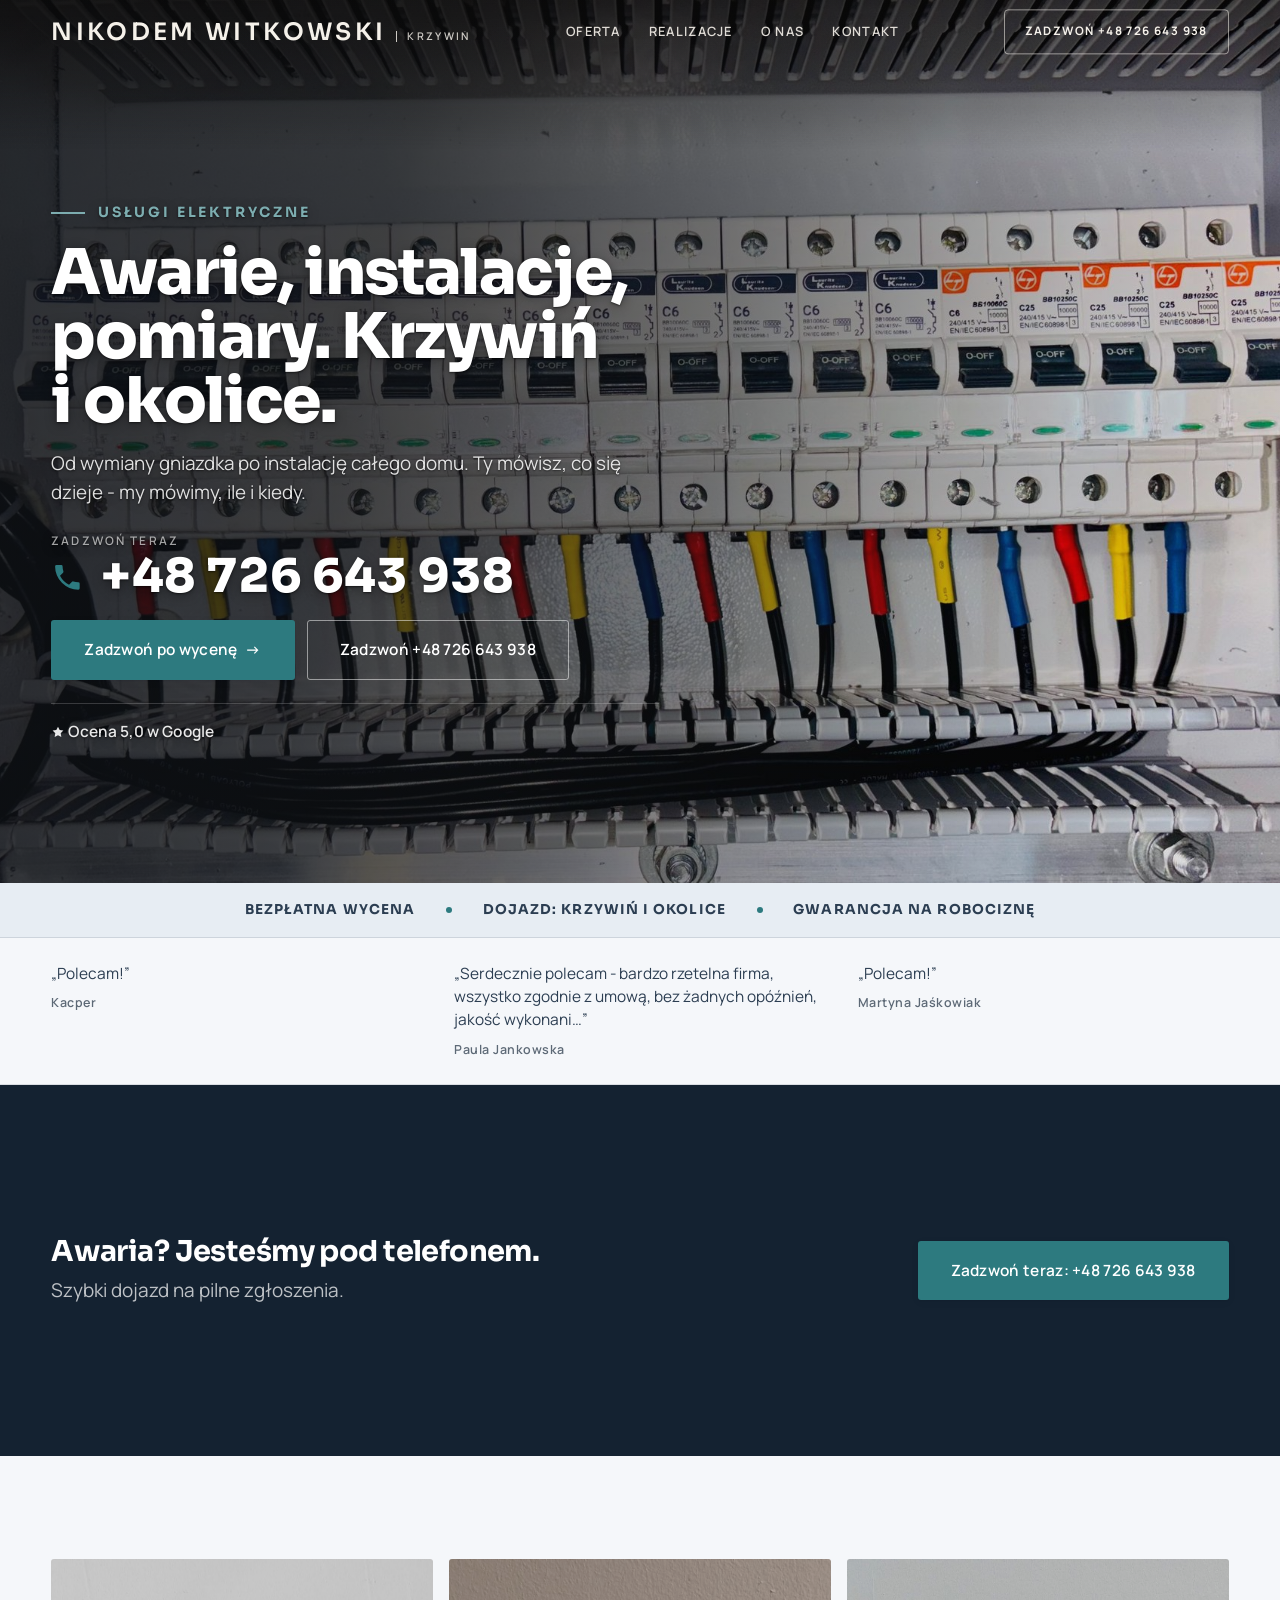
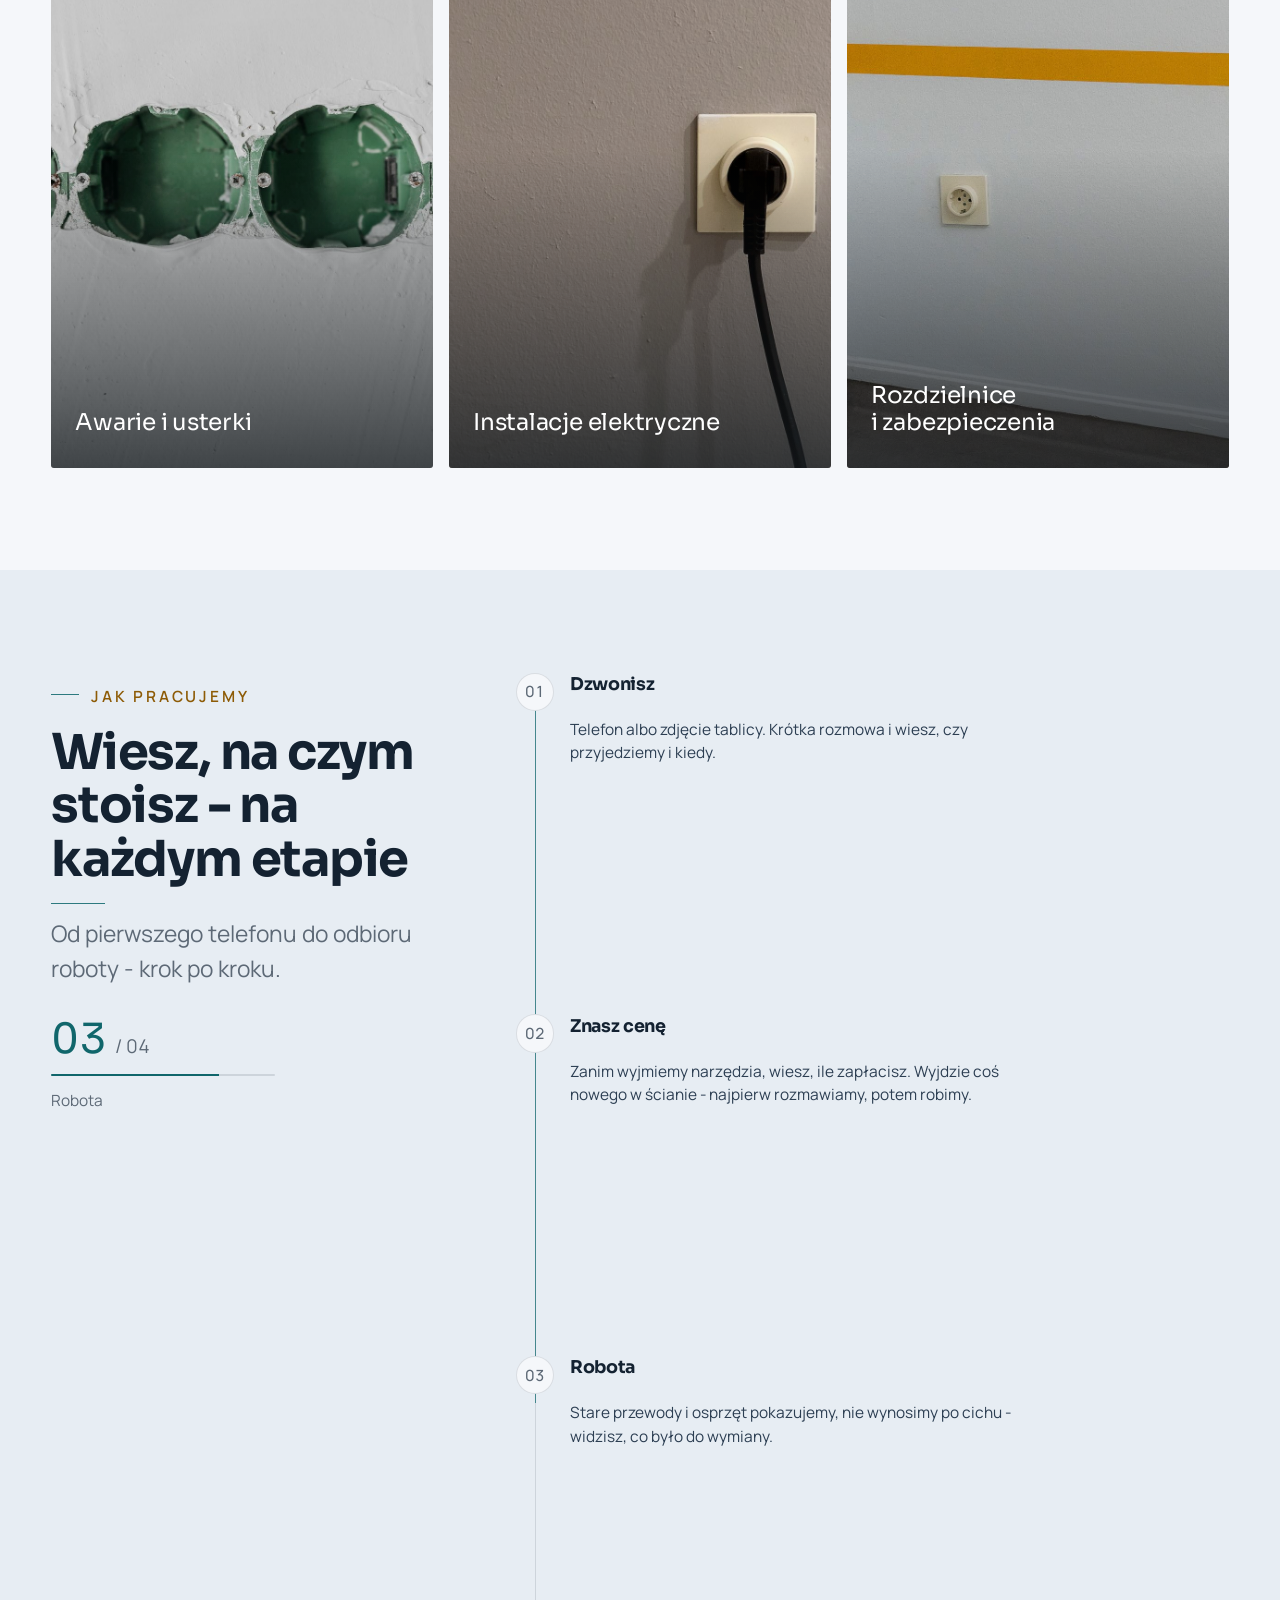
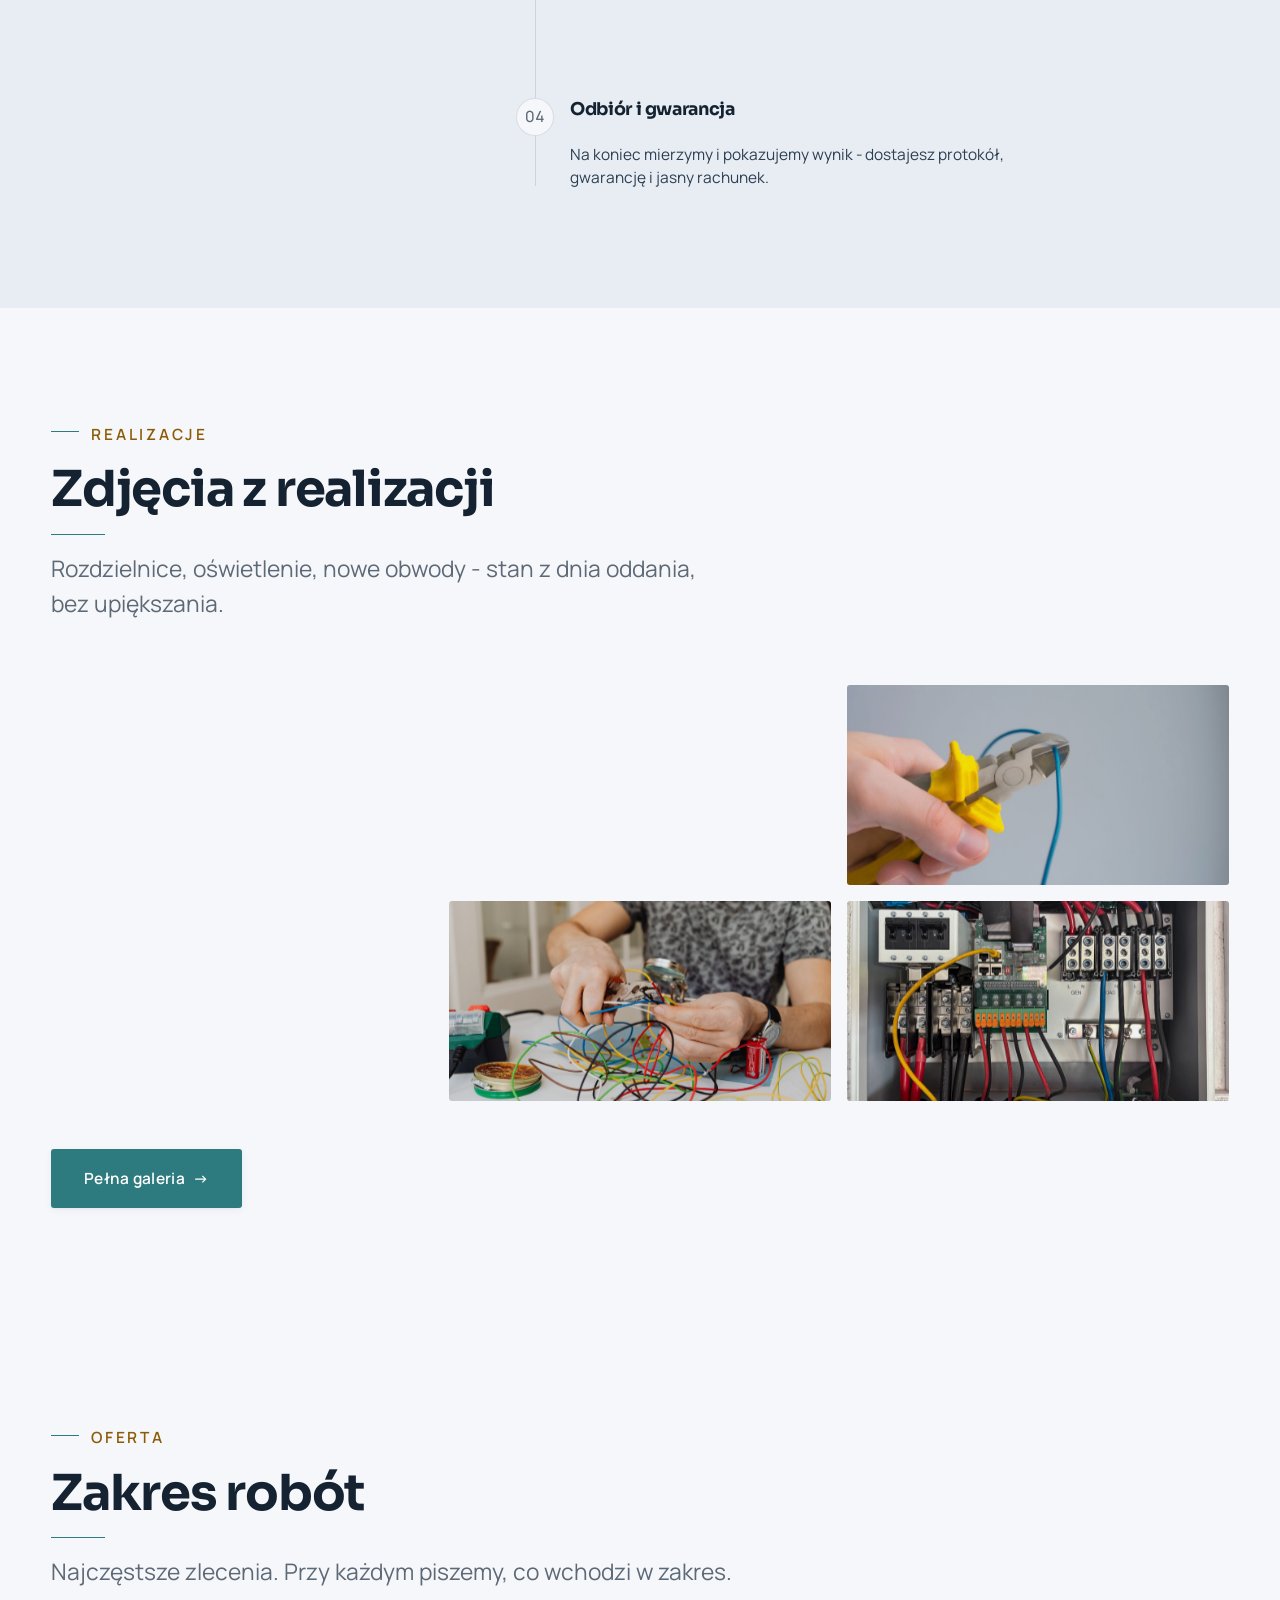
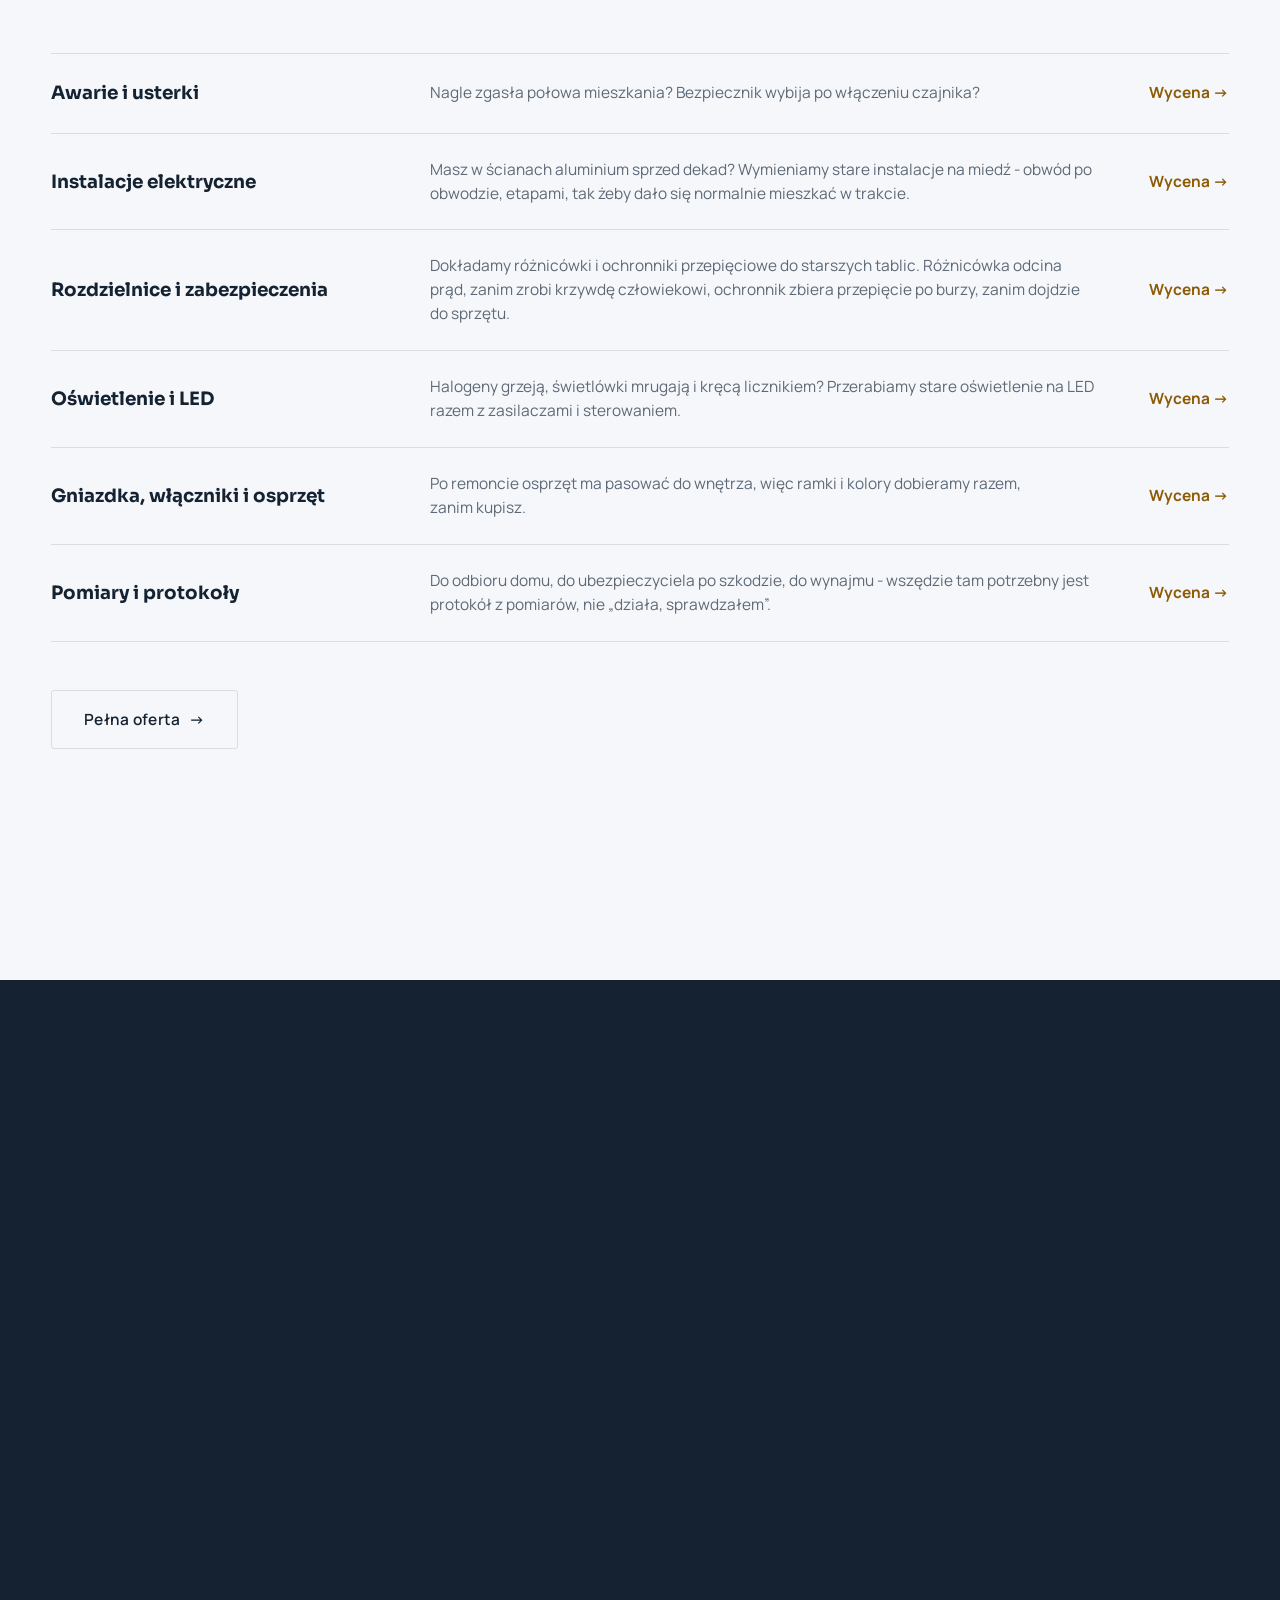
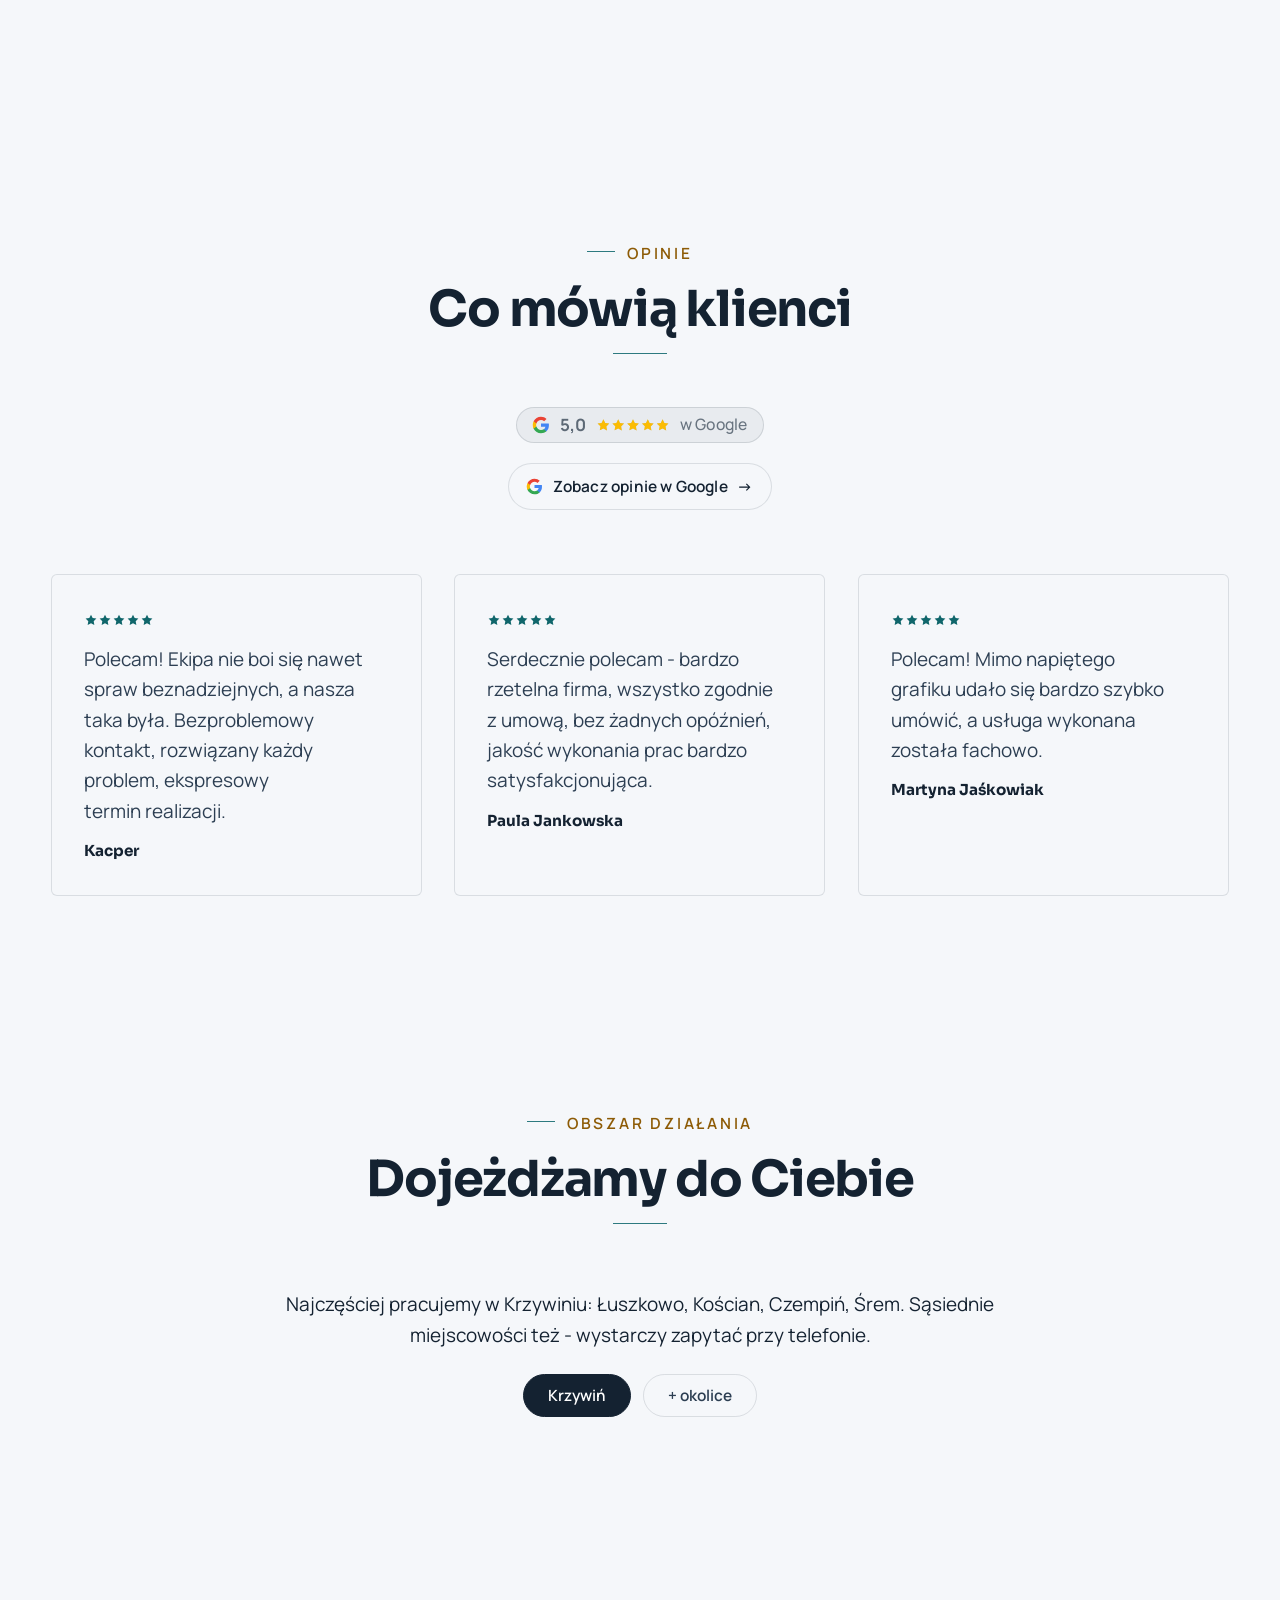
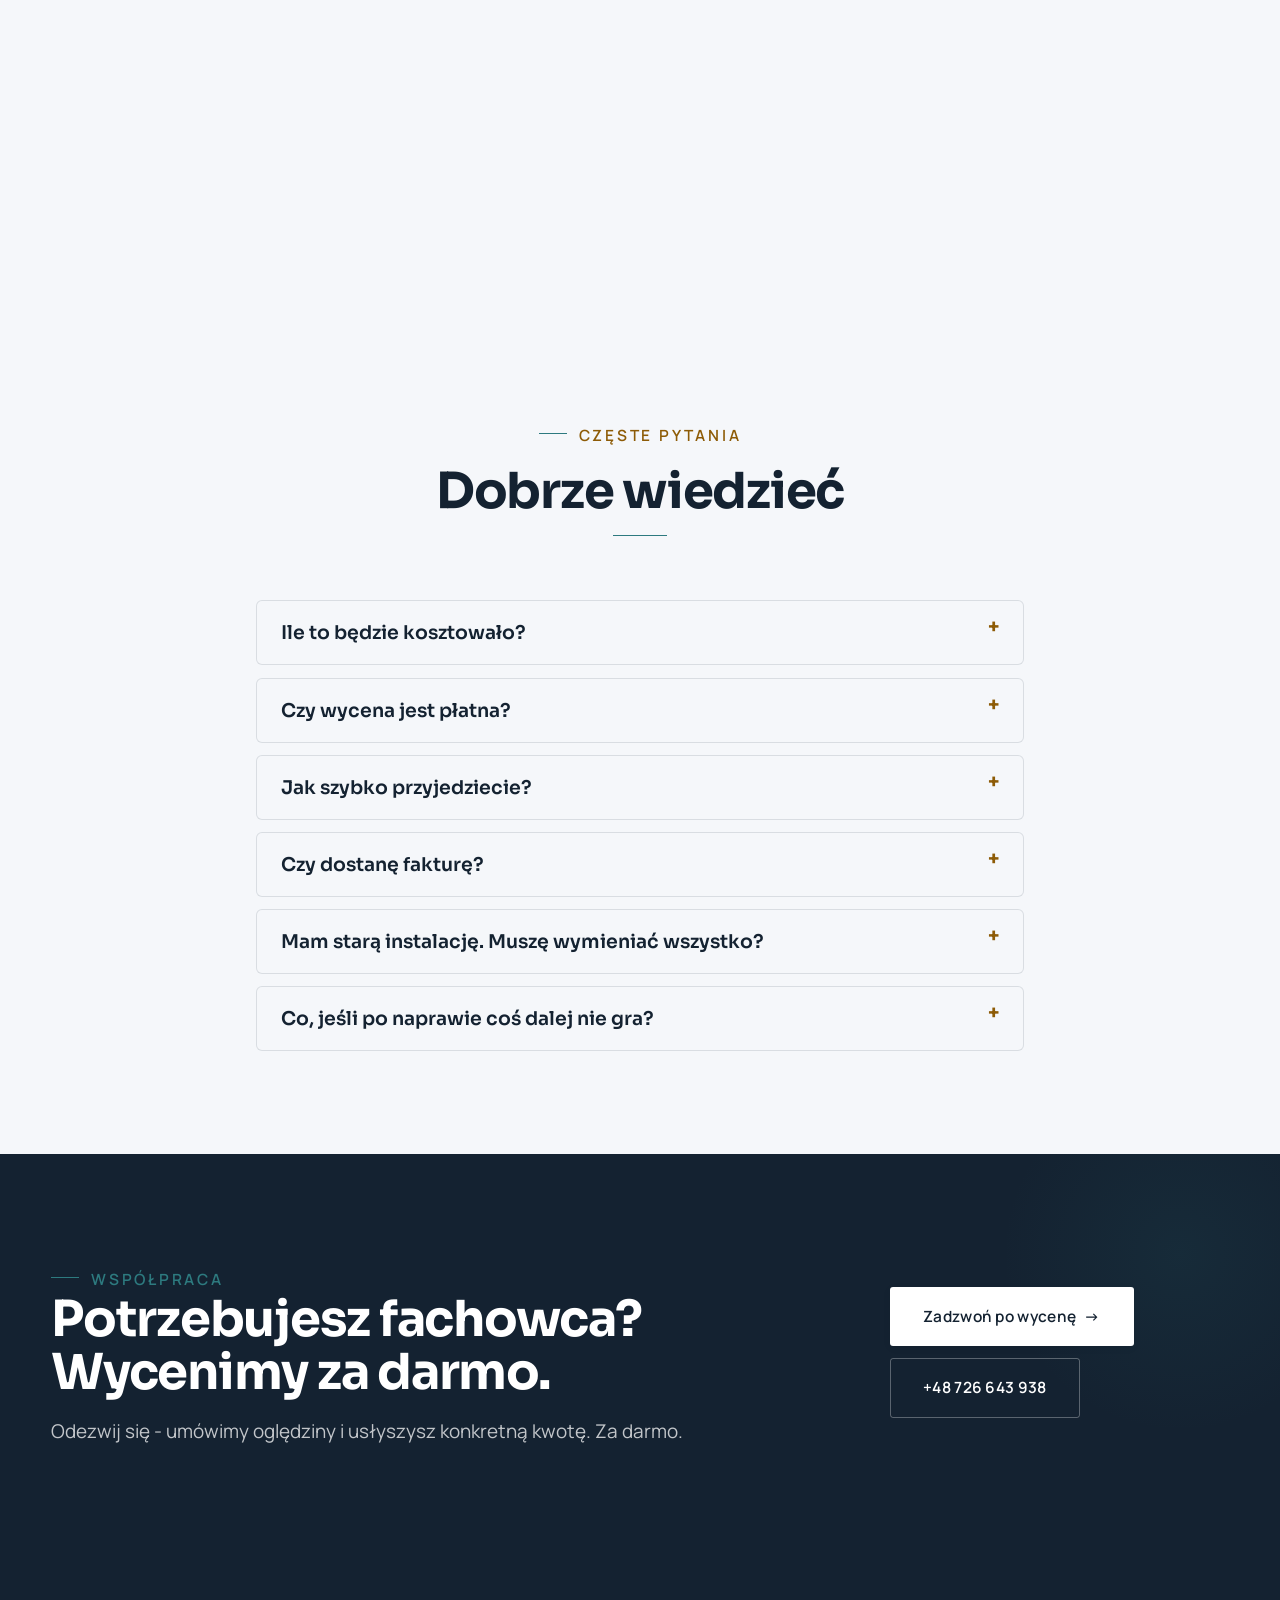
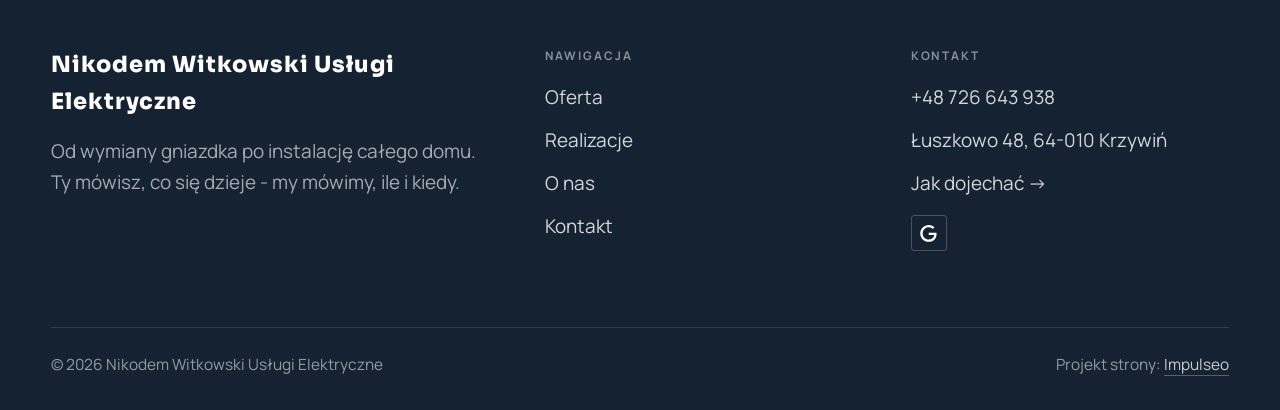
==== index.html @ 025c67f3 "Strona demo: nikodem-witkowski-uslugi-elektryczne" ====
<!DOCTYPE html>
<html lang="pl">
<head>
<meta charset="UTF-8">
<meta name="viewport" content="width=device-width, initial-scale=1.0">
<title>Nikodem Witkowski Usługi Elektryczne - elektryk, awarie i instalacje</title>
<meta name="description" content="Elektryk w Krzywiniu z dojazdem. Awarie, instalacje, rozdzielnice, oświetlenie, pomiary z protokołem. Cenę znasz przed robotą. Zadzwoń: +48 726 643 938.">
<link rel="canonical" href="https://kris20032.github.io/nikodem-witkowski-uslugi-elektryczne/">
<meta name="robots" content="noindex, nofollow">
<meta property="og:type" content="website">
<meta property="og:locale" content="pl_PL">
<meta property="og:site_name" content="Nikodem Witkowski Usługi Elektryczne">
<meta property="og:title" content="Nikodem Witkowski Usługi Elektryczne - elektryk, awarie i instalacje">
<meta property="og:description" content="Elektryk w Krzywiniu z dojazdem. Awarie, instalacje, rozdzielnice, oświetlenie, pomiary z protokołem. Cenę znasz przed robotą. Zadzwoń: +48 726 643 938.">
<meta property="og:url" content="https://kris20032.github.io/nikodem-witkowski-uslugi-elektryczne/">
<meta property="og:image" content="https://kris20032.github.io/nikodem-witkowski-uslugi-elektryczne/img/og.jpg">
<meta property="og:image:width" content="1200">
<meta property="og:image:height" content="630">
<meta name="twitter:card" content="summary_large_image">
<script type="application/ld+json">{"@context": "https://schema.org", "@type": "Electrician", "name": "Nikodem Witkowski Usługi Elektryczne", "url": "https://kris20032.github.io/nikodem-witkowski-uslugi-elektryczne/", "telephone": "+48726643938", "image": "https://kris20032.github.io/nikodem-witkowski-uslugi-elektryczne/img/og.jpg", "areaServed": "Krzywiń", "sameAs": ["https://maps.google.com/?cid=7391784618655946044&g_mp=Cidnb29nbGUubWFwcy5wbGFjZXMudjEuUGxhY2VzLlNlYXJjaFRleHQQAhgEIAA"]}</script>
<link rel="preconnect" href="https://fonts.googleapis.com">
<link rel="preconnect" href="https://fonts.gstatic.com" crossorigin>
<link href="https://fonts.googleapis.com/css2?family=Sora:wght@600;700;800&family=Manrope:wght@400;500;600&display=swap" rel="stylesheet">
<link rel="stylesheet" href="assets/styles.css?v=4cf474de">
</head>
<body>

<header class="nav">
  <div class="wrap nav-inner">
    <a class="brand" href="index.html"><span class="name">Nikodem Witkowski</span><span class="sub">Krzywiń</span></a>
    <nav class="nav-links">
      <a href="oferta.html">Oferta</a>
      <a href="realizacje.html">Realizacje</a>
      <a href="o-nas.html">O nas</a>
      <a href="kontakt.html">Kontakt</a>
      <a href="tel:+48726643938" class="btn btn-accent">Zadzwoń +48 726 643 938</a>
    </nav>
    <button class="nav-toggle" aria-label="Menu"><span></span><span></span><span></span></button>
  </div>
</header>

<main>
<section class="hero-fach">
  <img class="hf-photo" src="img/hero.jpg" fetchpriority="high" data-rotate="img/g15.jpg|img/g14.jpg" alt="Nikodem Witkowski Usługi Elektryczne" width="1880" height="1251">
  <div class="hf-panel">
    <div class="hf-inner">
      <span class="hf-kicker">Usługi elektryczne</span>
      <h1 class="hf-title">Awarie, instalacje, pomiary. Krzywiń i okolice. <em></em></h1>
      <p class="hf-lead">Od wymiany gniazdka po instalację całego domu. Ty mówisz, co się dzieje - my mówimy, ile i kiedy.</p>
      <a class="hf-phone" href="tel:+48726643938"><span class="hf-phone-lab">Zadzwoń teraz</span><span class="hf-phone-num"><svg class="ico-tel" width="16" height="16" viewBox="0 0 24 24" fill="none" aria-hidden="true"><path d="M6.6 10.8a15.5 15.5 0 0 0 6.6 6.6l2.2-2.2a1 1 0 0 1 1-.24 11.4 11.4 0 0 0 3.6.58 1 1 0 0 1 1 1V20a1 1 0 0 1-1 1A17 17 0 0 1 3 4a1 1 0 0 1 1-1h3.5a1 1 0 0 1 1 1c0 1.25.2 2.46.58 3.6a1 1 0 0 1-.25 1l-2.23 2.2Z" fill="currentColor"/></svg> +48 726 643 938</span></a>
      <div class="hf-actions">
        <a href="kontakt.html" class="btn btn-accent">Zadzwoń po wycenę <span class="arr">→</span></a>
        <a href="tel:+48726643938" class="btn btn-ghost hf-ghost">Zadzwoń +48 726 643 938</a>
      </div>
      <div class="hf-trust"><svg class="ico-star" width="14" height="14" viewBox="0 0 24 24" style="vertical-align:-2px" aria-hidden="true"><path d="M12 2.8l2.85 5.8 6.4.93-4.63 4.5 1.1 6.37L12 17.4l-5.72 3 1.1-6.37-4.63-4.5 6.4-.93L12 2.8Z" fill="currentColor"/></svg> Ocena 5,0 w Google</div>
    </div>
  </div>
</section>
<section class="fach-promise">
  <div class="wrap">
    <ul class="fp-row reveal"><li>Bezpłatna wycena</li><li>Dojazd: Krzywiń i okolice</li><li>Gwarancja na robociznę</li></ul>
  </div>
</section>
<section class="opinie-mini" aria-label="Opinie klientów">
  <div class="wrap">
    <div class="om-row">
      <div class="om-item reveal"><blockquote>„Polecam!”</blockquote><span class="om-autor">Kacper</span></div>
      <div class="om-item reveal"><blockquote>„Serdecznie polecam - bardzo rzetelna firma, wszystko zgodnie z umową, bez żadnych opóźnień, jakość wykonani…”</blockquote><span class="om-autor">Paula Jankowska</span></div>
      <div class="om-item reveal"><blockquote>„Polecam!”</blockquote><span class="om-autor">Martyna Jaśkowiak</span></div>
    </div>
  </div>
</section>
<section class="awaria">
  <div class="wrap">
      <div class="reveal">
        <h3>Awaria? Jesteśmy pod telefonem.</h3>
        <p>Szybki dojazd na pilne zgłoszenia.</p>
      </div>
      <a class="btn btn-accent" href="tel:+48726643938">Zadzwoń teraz: +48 726 643 938</a>
  </div>
</section>
<section class="gateways-band">
  <div class="wrap">
    <div class="gateways">
      <a href="oferta.html" class="gateway reveal"><img src="img/g1.jpg" alt="Awarie i usterki" loading="lazy" width="1880" height="1255" decoding="async"><span class="g-ttl">Awarie i usterki</span></a>
      <a href="oferta.html" class="gateway reveal"><img src="img/g2.jpg" alt="Instalacje elektryczne" loading="lazy" width="1880" height="1255" decoding="async"><span class="g-ttl">Instalacje elektryczne</span></a>
      <a href="oferta.html" class="gateway reveal"><img src="img/g3.jpg" alt="Rozdzielnice i zabezpieczenia" loading="lazy" width="1880" height="1255" decoding="async"><span class="g-ttl">Rozdzielnice i zabezpieczenia</span></a>
    </div>
  </div>
</section>
<section class="proces proces-os fachowcy">
  <div class="wrap proc-grid">
    <div class="proc-side">
      <div class="head reveal">
        <span class="eyebrow">Jak pracujemy</span>
        <h2>Wiesz, na czym stoisz - na każdym etapie</h2>
        <p>Od pierwszego telefonu do odbioru roboty - krok po kroku.</p>
      </div>
      <div class="proc-count" aria-hidden="true"><span class="pc-cur">01</span><span class="pc-all">/ 04</span></div>
      <div class="proc-bar" aria-hidden="true"><i></i></div>
      <p class="proc-now" aria-hidden="true">Dzwonisz</p>
    </div>
    <ol class="proces-line">
      <li class="reveal"><span class="pno">01</span><h3>Dzwonisz</h3><p>Telefon albo zdjęcie tablicy. Krótka rozmowa i wiesz, czy przyjedziemy i kiedy.</p></li>
      <li class="reveal"><span class="pno">02</span><h3>Znasz cenę</h3><p>Zanim wyjmiemy narzędzia, wiesz, ile zapłacisz. Wyjdzie coś nowego w ścianie - najpierw rozmawiamy, potem robimy.</p></li>
      <li class="reveal"><span class="pno">03</span><h3>Robota</h3><p>Stare przewody i osprzęt pokazujemy, nie wynosimy po cichu - widzisz, co było do wymiany.</p></li>
      <li class="reveal"><span class="pno">04</span><h3>Odbiór i gwarancja</h3><p>Na koniec mierzymy i pokazujemy wynik - dostajesz protokół, gwarancję i jasny rachunek.</p></li>
    </ol>
  </div>
</section>
<section>
  <div class="wrap">
    <div class="head reveal">
      <span class="eyebrow">Realizacje</span>
      <h2>Zdjęcia z realizacji</h2>
      <p>Rozdzielnice, oświetlenie, nowe obwody - stan z dnia oddania, bez upiększania.</p>
    </div>
    <div class="gallery">
      <div class="tile t-two3 reveal"><img src="img/g4.jpg" alt="Nikodem Witkowski Usługi Elektryczne" loading="lazy" width="1880" height="1255" decoding="async"></div>
      <div class="tile t-third reveal"><img src="img/g5.jpg" alt="Nikodem Witkowski Usługi Elektryczne" loading="lazy" width="1880" height="1253" decoding="async"></div>
      <div class="tile t-third reveal"><img src="img/g6.jpg" alt="Nikodem Witkowski Usługi Elektryczne" loading="lazy" width="1731" height="1300" decoding="async"></div>
      <div class="tile t-third reveal"><img src="img/g7.jpg" alt="Nikodem Witkowski Usługi Elektryczne" loading="lazy" width="1880" height="1253" decoding="async"></div>
      <div class="tile t-third reveal"><img src="img/g8.jpg" alt="Nikodem Witkowski Usługi Elektryczne" loading="lazy" width="1880" height="1357" decoding="async"></div>
    </div>
    <div style="margin-top:var(--space-7)" class="reveal"><a href="realizacje.html" class="btn btn-accent">Pełna galeria <span class="arr">→</span></a></div>
  </div>
</section>
<section class="fach-uslugi">
  <div class="wrap">
    <div class="head reveal">
      <span class="eyebrow">Oferta</span>
      <h2>Zakres robót</h2>
      <p>Najczęstsze zlecenia. Przy każdym piszemy, co wchodzi w zakres.</p>
    </div>
    <ul class="fu-list">
      <li class="fu-row reveal"><div class="fu-name">Awarie i usterki</div><div class="fu-desc">Nagle zgasła połowa mieszkania? Bezpiecznik wybija po włączeniu czajnika?</div><a class="fu-cta" href="kontakt.html">Wycena <span class="arr">→</span></a></li>
      <li class="fu-row reveal"><div class="fu-name">Instalacje elektryczne</div><div class="fu-desc">Masz w ścianach aluminium sprzed dekad? Wymieniamy stare instalacje na miedź - obwód po obwodzie, etapami, tak żeby dało się normalnie mieszkać w trakcie.</div><a class="fu-cta" href="kontakt.html">Wycena <span class="arr">→</span></a></li>
      <li class="fu-row reveal"><div class="fu-name">Rozdzielnice i zabezpieczenia</div><div class="fu-desc">Dokładamy różnicówki i ochronniki przepięciowe do starszych tablic. Różnicówka odcina prąd, zanim zrobi krzywdę człowiekowi, ochronnik zbiera przepięcie po burzy, zanim dojdzie do sprzętu.</div><a class="fu-cta" href="kontakt.html">Wycena <span class="arr">→</span></a></li>
      <li class="fu-row reveal"><div class="fu-name">Oświetlenie i LED</div><div class="fu-desc">Halogeny grzeją, świetlówki mrugają i kręcą licznikiem? Przerabiamy stare oświetlenie na LED razem z zasilaczami i sterowaniem.</div><a class="fu-cta" href="kontakt.html">Wycena <span class="arr">→</span></a></li>
      <li class="fu-row reveal"><div class="fu-name">Gniazdka, włączniki i osprzęt</div><div class="fu-desc">Po remoncie osprzęt ma pasować do wnętrza, więc ramki i kolory dobieramy razem, zanim kupisz.</div><a class="fu-cta" href="kontakt.html">Wycena <span class="arr">→</span></a></li>
      <li class="fu-row reveal"><div class="fu-name">Pomiary i protokoły</div><div class="fu-desc">Do odbioru domu, do ubezpieczyciela po szkodzie, do wynajmu - wszędzie tam potrzebny jest protokół z pomiarów, nie „działa, sprawdzałem”.</div><a class="fu-cta" href="kontakt.html">Wycena <span class="arr">→</span></a></li>
    </ul>
    <div style="margin-top:var(--space-7)" class="reveal"><a href="oferta.html" class="btn btn-ghost">Pełna oferta <span class="arr">→</span></a></div>
  </div>
</section>
<section class="stopklatka" aria-hidden="true">
  <div class="stk-bg" style="background-image:url(img/g9.jpg)"></div>
</section>
<section class="opinie">
  <div class="wrap">
    <div class="head center reveal">
      <span class="eyebrow">Opinie</span>
      <h2>Co mówią klienci</h2>
    </div>
    <p class="op-meta reveal"><span class="g-badge"><svg class="gb-ico" viewBox="0 0 24 24" width="18" height="18" aria-hidden="true"><path fill="#4285F4" d="M22.56 12.25c0-.78-.07-1.53-.2-2.25H12v4.26h5.92c-.26 1.37-1.04 2.53-2.21 3.31v2.77h3.57c2.08-1.92 3.28-4.74 3.28-8.09z"/><path fill="#34A853" d="M12 23c2.97 0 5.46-.98 7.28-2.66l-3.57-2.77c-.98.66-2.23 1.06-3.71 1.06-2.86 0-5.29-1.93-6.16-4.53H2.18v2.84C3.99 20.53 7.7 23 12 23z"/><path fill="#FBBC05" d="M5.84 14.09c-.22-.66-.35-1.36-.35-2.09s.13-1.43.35-2.09V7.07H2.18C1.43 8.55 1 10.22 1 12s.43 3.45 1.18 4.93l2.85-2.22.81-.62z"/><path fill="#EA4335" d="M12 5.38c1.62 0 3.06.56 4.21 1.64l3.15-3.15C17.45 2.09 14.97 1 12 1 7.7 1 3.99 3.47 2.18 7.07l3.66 2.84c.87-2.6 3.3-4.53 6.16-4.53z"/></svg><b class="gb-ocena">5,0</b><svg class="gb-stars" viewBox="0 0 90 18" width="74" height="14.8" aria-hidden="true"><g fill="currentColor" opacity=".26"><path transform="translate(0,0)" d="M9 1.6l2.2 4.46 4.92.72-3.56 3.47.84 4.9L9 12.74l-4.4 2.31.84-4.9L1.88 6.68l4.92-.72L9 1.6Z"/><path transform="translate(18,0)" d="M9 1.6l2.2 4.46 4.92.72-3.56 3.47.84 4.9L9 12.74l-4.4 2.31.84-4.9L1.88 6.68l4.92-.72L9 1.6Z"/><path transform="translate(36,0)" d="M9 1.6l2.2 4.46 4.92.72-3.56 3.47.84 4.9L9 12.74l-4.4 2.31.84-4.9L1.88 6.68l4.92-.72L9 1.6Z"/><path transform="translate(54,0)" d="M9 1.6l2.2 4.46 4.92.72-3.56 3.47.84 4.9L9 12.74l-4.4 2.31.84-4.9L1.88 6.68l4.92-.72L9 1.6Z"/><path transform="translate(72,0)" d="M9 1.6l2.2 4.46 4.92.72-3.56 3.47.84 4.9L9 12.74l-4.4 2.31.84-4.9L1.88 6.68l4.92-.72L9 1.6Z"/></g><clipPath id="gs1000"><rect x="0" y="0" width="90.0" height="18"/></clipPath><g fill="#FBBC04" clip-path="url(#gs1000)"><path transform="translate(0,0)" d="M9 1.6l2.2 4.46 4.92.72-3.56 3.47.84 4.9L9 12.74l-4.4 2.31.84-4.9L1.88 6.68l4.92-.72L9 1.6Z"/><path transform="translate(18,0)" d="M9 1.6l2.2 4.46 4.92.72-3.56 3.47.84 4.9L9 12.74l-4.4 2.31.84-4.9L1.88 6.68l4.92-.72L9 1.6Z"/><path transform="translate(36,0)" d="M9 1.6l2.2 4.46 4.92.72-3.56 3.47.84 4.9L9 12.74l-4.4 2.31.84-4.9L1.88 6.68l4.92-.72L9 1.6Z"/><path transform="translate(54,0)" d="M9 1.6l2.2 4.46 4.92.72-3.56 3.47.84 4.9L9 12.74l-4.4 2.31.84-4.9L1.88 6.68l4.92-.72L9 1.6Z"/><path transform="translate(72,0)" d="M9 1.6l2.2 4.46 4.92.72-3.56 3.47.84 4.9L9 12.74l-4.4 2.31.84-4.9L1.88 6.68l4.92-.72L9 1.6Z"/></g></svg><span class="gb-txt">w Google</span></span></p>
    <p class="op-meta reveal"><a class="op-google" href="https://maps.google.com/?cid=7391784618655946044&amp;g_mp=Cidnb29nbGUubWFwcy5wbGFjZXMudjEuUGxhY2VzLlNlYXJjaFRleHQQAhgEIAA" target="_blank" rel="noopener"><svg class="op-g-ico" viewBox="0 0 24 24" width="17" height="17" aria-hidden="true"><path fill="#4285F4" d="M22.56 12.25c0-.78-.07-1.53-.2-2.25H12v4.26h5.92c-.26 1.37-1.04 2.53-2.21 3.31v2.77h3.57c2.08-1.92 3.28-4.74 3.28-8.09z"/><path fill="#34A853" d="M12 23c2.97 0 5.46-.98 7.28-2.66l-3.57-2.77c-.98.66-2.23 1.06-3.71 1.06-2.86 0-5.29-1.93-6.16-4.53H2.18v2.84C3.99 20.53 7.7 23 12 23z"/><path fill="#FBBC05" d="M5.84 14.09c-.22-.66-.35-1.36-.35-2.09s.13-1.43.35-2.09V7.07H2.18C1.43 8.55 1 10.22 1 12s.43 3.45 1.18 4.93l2.85-2.22.81-.62z"/><path fill="#EA4335" d="M12 5.38c1.62 0 3.06.56 4.21 1.64l3.15-3.15C17.45 2.09 14.97 1 12 1 7.7 1 3.99 3.47 2.18 7.07l3.66 2.84c.87-2.6 3.3-4.53 6.16-4.53z"/></svg><span>Zobacz opinie w Google</span><span class="arr">→</span></a></p>
    <div class="opinie-grid">
      <figure class="op-card reveal"><span class="op-star"><svg class="ico-star" width="14" height="14" viewBox="0 0 24 24" style="vertical-align:-2px" aria-hidden="true"><path d="M12 2.8l2.85 5.8 6.4.93-4.63 4.5 1.1 6.37L12 17.4l-5.72 3 1.1-6.37-4.63-4.5 6.4-.93L12 2.8Z" fill="currentColor"/></svg><svg class="ico-star" width="14" height="14" viewBox="0 0 24 24" style="vertical-align:-2px" aria-hidden="true"><path d="M12 2.8l2.85 5.8 6.4.93-4.63 4.5 1.1 6.37L12 17.4l-5.72 3 1.1-6.37-4.63-4.5 6.4-.93L12 2.8Z" fill="currentColor"/></svg><svg class="ico-star" width="14" height="14" viewBox="0 0 24 24" style="vertical-align:-2px" aria-hidden="true"><path d="M12 2.8l2.85 5.8 6.4.93-4.63 4.5 1.1 6.37L12 17.4l-5.72 3 1.1-6.37-4.63-4.5 6.4-.93L12 2.8Z" fill="currentColor"/></svg><svg class="ico-star" width="14" height="14" viewBox="0 0 24 24" style="vertical-align:-2px" aria-hidden="true"><path d="M12 2.8l2.85 5.8 6.4.93-4.63 4.5 1.1 6.37L12 17.4l-5.72 3 1.1-6.37-4.63-4.5 6.4-.93L12 2.8Z" fill="currentColor"/></svg><svg class="ico-star" width="14" height="14" viewBox="0 0 24 24" style="vertical-align:-2px" aria-hidden="true"><path d="M12 2.8l2.85 5.8 6.4.93-4.63 4.5 1.1 6.37L12 17.4l-5.72 3 1.1-6.37-4.63-4.5 6.4-.93L12 2.8Z" fill="currentColor"/></svg></span><blockquote>Polecam! Ekipa nie boi się nawet spraw beznadziejnych, a nasza taka była. Bezproblemowy kontakt, rozwiązany każdy problem, ekspresowy termin realizacji.</blockquote><span class="op-autor">Kacper</span></figure>
      <figure class="op-card reveal"><span class="op-star"><svg class="ico-star" width="14" height="14" viewBox="0 0 24 24" style="vertical-align:-2px" aria-hidden="true"><path d="M12 2.8l2.85 5.8 6.4.93-4.63 4.5 1.1 6.37L12 17.4l-5.72 3 1.1-6.37-4.63-4.5 6.4-.93L12 2.8Z" fill="currentColor"/></svg><svg class="ico-star" width="14" height="14" viewBox="0 0 24 24" style="vertical-align:-2px" aria-hidden="true"><path d="M12 2.8l2.85 5.8 6.4.93-4.63 4.5 1.1 6.37L12 17.4l-5.72 3 1.1-6.37-4.63-4.5 6.4-.93L12 2.8Z" fill="currentColor"/></svg><svg class="ico-star" width="14" height="14" viewBox="0 0 24 24" style="vertical-align:-2px" aria-hidden="true"><path d="M12 2.8l2.85 5.8 6.4.93-4.63 4.5 1.1 6.37L12 17.4l-5.72 3 1.1-6.37-4.63-4.5 6.4-.93L12 2.8Z" fill="currentColor"/></svg><svg class="ico-star" width="14" height="14" viewBox="0 0 24 24" style="vertical-align:-2px" aria-hidden="true"><path d="M12 2.8l2.85 5.8 6.4.93-4.63 4.5 1.1 6.37L12 17.4l-5.72 3 1.1-6.37-4.63-4.5 6.4-.93L12 2.8Z" fill="currentColor"/></svg><svg class="ico-star" width="14" height="14" viewBox="0 0 24 24" style="vertical-align:-2px" aria-hidden="true"><path d="M12 2.8l2.85 5.8 6.4.93-4.63 4.5 1.1 6.37L12 17.4l-5.72 3 1.1-6.37-4.63-4.5 6.4-.93L12 2.8Z" fill="currentColor"/></svg></span><blockquote>Serdecznie polecam - bardzo rzetelna firma, wszystko zgodnie z umową, bez żadnych opóźnień, jakość wykonania prac bardzo satysfakcjonująca.</blockquote><span class="op-autor">Paula Jankowska</span></figure>
      <figure class="op-card reveal"><span class="op-star"><svg class="ico-star" width="14" height="14" viewBox="0 0 24 24" style="vertical-align:-2px" aria-hidden="true"><path d="M12 2.8l2.85 5.8 6.4.93-4.63 4.5 1.1 6.37L12 17.4l-5.72 3 1.1-6.37-4.63-4.5 6.4-.93L12 2.8Z" fill="currentColor"/></svg><svg class="ico-star" width="14" height="14" viewBox="0 0 24 24" style="vertical-align:-2px" aria-hidden="true"><path d="M12 2.8l2.85 5.8 6.4.93-4.63 4.5 1.1 6.37L12 17.4l-5.72 3 1.1-6.37-4.63-4.5 6.4-.93L12 2.8Z" fill="currentColor"/></svg><svg class="ico-star" width="14" height="14" viewBox="0 0 24 24" style="vertical-align:-2px" aria-hidden="true"><path d="M12 2.8l2.85 5.8 6.4.93-4.63 4.5 1.1 6.37L12 17.4l-5.72 3 1.1-6.37-4.63-4.5 6.4-.93L12 2.8Z" fill="currentColor"/></svg><svg class="ico-star" width="14" height="14" viewBox="0 0 24 24" style="vertical-align:-2px" aria-hidden="true"><path d="M12 2.8l2.85 5.8 6.4.93-4.63 4.5 1.1 6.37L12 17.4l-5.72 3 1.1-6.37-4.63-4.5 6.4-.93L12 2.8Z" fill="currentColor"/></svg><svg class="ico-star" width="14" height="14" viewBox="0 0 24 24" style="vertical-align:-2px" aria-hidden="true"><path d="M12 2.8l2.85 5.8 6.4.93-4.63 4.5 1.1 6.37L12 17.4l-5.72 3 1.1-6.37-4.63-4.5 6.4-.93L12 2.8Z" fill="currentColor"/></svg></span><blockquote>Polecam! Mimo napiętego grafiku udało się bardzo szybko umówić, a usługa wykonana została fachowo.</blockquote><span class="op-autor">Martyna Jaśkowiak</span></figure>
    </div>
  </div>
</section>
<section class="obszar">
  <div class="wrap">
    <div class="head center reveal">
      <span class="eyebrow">Obszar działania</span>
      <h2>Dojeżdżamy do Ciebie</h2>
    </div>
    <p class="obszar-txt reveal" style="text-align:center;max-width:60ch;margin:0 auto 1.4rem">Najczęściej pracujemy w Krzywiniu: Łuszkowo, Kościan, Czempiń, Śrem. Sąsiednie miejscowości też - wystarczy zapytać przy telefonie.</p>
    <ul class="obszar-list reveal"><li class="is-home">Krzywiń</li><li>+ okolice</li></ul>
    <div class="obszar-mapa reveal" style="margin-top:var(--space-7)">
      <iframe title="Obszar działania - Krzywiń i okolice" src="https://maps.google.com/maps?q=52.0218185%2C16.8650344&amp;z=11&amp;output=embed" loading="lazy" referrerpolicy="no-referrer-when-downgrade" style="width:100%;height:clamp(280px,38vh,420px);border:0;display:block;border-radius:var(--r-md)"></iframe>
    </div>
  </div>
</section>
<section class="faq-klinika">
  <div class="wrap">
    <div class="head center reveal">
      <span class="eyebrow">Częste pytania</span>
      <h2>Dobrze wiedzieć</h2>
    </div>
    <div class="faq-list">
      <details class="faq-item reveal"><summary>Ile to będzie kosztowało?</summary><p>Zależy, co się dzieje - dlatego wypytujemy przez telefon i od razu podajemy widełki. Ostateczną cenę ustalamy przy oględzinach, zanim zaczniemy.</p></details>
      <details class="faq-item reveal"><summary>Czy wycena jest płatna?</summary><p>Za obejrzenie i wycenę nie bierzemy pieniędzy. Płacisz za robotę, nie za rozmowę o niej.</p></details>
      <details class="faq-item reveal"><summary>Jak szybko przyjedziecie?</summary><p>Brak prądu w całym domu to pilny wyjazd - przestawiamy grafik. Dołożenie gniazdka spokojnie poczeka na umówiony termin.</p></details>
      <details class="faq-item reveal"><summary>Czy dostanę fakturę?</summary><p>Tak - VAT albo paragon, jak wolisz. Z firmami i wspólnotami rozliczamy się przelewem.</p></details>
      <details class="faq-item reveal"><summary>Mam starą instalację. Muszę wymieniać wszystko?</summary><p>Niekoniecznie. Najpierw pomiary - one pokazują, co naprawdę jest groźne, a co jeszcze posłuży. Czasem wystarczy nowa tablica i osobny obwód do kuchni, a reszta może poczekać do remontu.</p></details>
      <details class="faq-item reveal"><summary>Co, jeśli po naprawie coś dalej nie gra?</summary><p>Wracamy i mierzymy jeszcze raz. Nasza wina - poprawiamy za darmo; wyszło coś nowego - mówimy wprost, co i za ile.</p></details>
    </div>
  </div>
</section>
<section class="cta">
  <div class="wrap">
    <div class="reveal">
      <span class="eyebrow">Współpraca</span>
      <h2>Potrzebujesz fachowca? Wycenimy za darmo.</h2>
      <p>Odezwij się - umówimy oględziny i usłyszysz konkretną kwotę. Za darmo.</p>
    </div>
    <div class="cta-actions reveal">
      <a href="kontakt.html" class="btn btn-light">Zadzwoń po wycenę <span class="arr">→</span></a>
      <a href="tel:+48726643938" class="btn btn-ghost btn-ghost-cta">+48 726 643 938</a>
    </div>
  </div>
</section>
</main>

<footer>
  <div class="wrap">
    <div class="foot-grid">
      <div class="foot-brand">
        <div class="name">Nikodem Witkowski Usługi Elektryczne</div>
        <p>Od wymiany gniazdka po instalację całego domu. Ty mówisz, co się dzieje - my mówimy, ile i kiedy.</p>
      </div>
      <div class="foot-col">
        <h4>Nawigacja</h4>
        <a href="oferta.html">Oferta</a>
        <a href="realizacje.html">Realizacje</a>
        <a href="o-nas.html">O nas</a>
        <a href="kontakt.html">Kontakt</a>
      </div>
      <div class="foot-col">
        <h4>Kontakt</h4>
        <a href="tel:+48726643938">+48 726 643 938</a>
        <p>Łuszkowo 48, 64-010 Krzywiń</p>
        <a href="https://maps.google.com/?cid=7391784618655946044&g_mp=Cidnb29nbGUubWFwcy5wbGFjZXMudjEuUGxhY2VzLlNlYXJjaFRleHQQAhgEIAA" target="_blank" rel="noopener">Jak dojechać →</a>
      <div class="foot-soc">
        <a class="soc" href="https://maps.google.com/?cid=7391784618655946044&g_mp=Cidnb29nbGUubWFwcy5wbGFjZXMudjEuUGxhY2VzLlNlYXJjaFRleHQQAhgEIAA" target="_blank" rel="noopener" aria-label="Google - Nikodem Witkowski Usługi Elektryczne"><svg viewBox="0 0 24 24" aria-hidden="true" focusable="false"><path d="M12.48 10.92v3.28h7.84c-.24 1.84-.853 3.187-1.787 4.133-1.147 1.147-2.933 2.4-6.053 2.4-4.827 0-8.6-3.893-8.6-8.72s3.773-8.72 8.6-8.72c2.6 0 4.507 1.027 5.907 2.347l2.307-2.307C18.747 1.44 16.133 0 12.48 0 5.867 0 .307 5.387.307 12s5.56 12 12.173 12c3.573 0 6.267-1.173 8.373-3.36 2.16-2.16 2.84-5.213 2.84-7.667 0-.76-.053-1.467-.173-2.053H12.48z" fill="currentColor"/></svg></a>
      </div>
      </div>
    </div>
    <div class="foot-bot">
      <span>© 2026 Nikodem Witkowski Usługi Elektryczne</span>
      <span>Projekt strony: <a class="foot-credit" href="https://impulseo.pl" target="_blank" rel="noopener">Impulseo</a></span>
    </div>
  </div>
</footer>
<div class="sticky-call"><a class="sc-call" href="tel:+48726643938"><svg class="ico-tel" width="16" height="16" viewBox="0 0 24 24" fill="none" aria-hidden="true"><path d="M6.6 10.8a15.5 15.5 0 0 0 6.6 6.6l2.2-2.2a1 1 0 0 1 1-.24 11.4 11.4 0 0 0 3.6.58 1 1 0 0 1 1 1V20a1 1 0 0 1-1 1A17 17 0 0 1 3 4a1 1 0 0 1 1-1h3.5a1 1 0 0 1 1 1c0 1.25.2 2.46.58 3.6a1 1 0 0 1-.25 1l-2.23 2.2Z" fill="currentColor"/></svg> Zadzwoń</a><a class="sc-quote" href="kontakt.html">Zadzwoń po wycenę</a></div>
<div class="demo-wazne" data-do="2026-11-03" data-cykl="3" hidden><svg class="dw-ico" width="13" height="13" viewBox="0 0 24 24" fill="none" aria-hidden="true"><circle cx="12" cy="12" r="8.6" stroke="currentColor" stroke-width="1.8"/><path d="M12 7.2V12l3.3 2" stroke="currentColor" stroke-width="1.8" stroke-linecap="round"/></svg><span class="dw-txt"></span></div>

<script src="assets/main.js"></script>
</body>
</html>
---- assets/styles.css ----
/* ============================================================
   STOLBASZ — premium, architektoniczny B2B fit-out
   Jasna paleta, zero brązu. System wg premium-web-craft.
   Projekt strony: Impulseo (impulseo.pl)
   ============================================================ */

:root{
  /* PALETA — jasna, architektoniczna, chłodna */
  --paper:#f5f7fa;          /* główne tło */
  --paper-2:#e7edf3;        /* sekcje alternatywne (chłodny jasny szary) */
  --paper-3:#e7edf3;        /* delikatne wypełnienia */
  --ink:#142231;            /* tekst główny — chłodny grafit */
  --ink-soft:#2c3e52;       /* nagłówki drugorzędne */
  --muted:#697785;          /* tekst poboczny */
  --line:rgba(20,34,49,.12);/* hairline */
  --accent:#e8a00c;         /* stonowany petrol-slate — jedyny akcent */
  --accent-d:#c47f06;
  --accent-soft:rgba(232,160,12,.10);
  --dark:#142231;           /* sekcje ciemne (stopka/CTA) */

  /* HOVER ZDJĘĆ — JEDEN standard dla całego silnika (decyzja K. 04.08.2026, artefakt z wariantami).
     AKTUALNE (K.+Szymon 09.08.2026, wybór z artefaktu 6 wariantów): zoom 1.05 przy 1.4s -
     przy tak długim czasie mocniejszy kadr NIE skacze, tylko „oddycha". Poprzedni standard
     (1.02 / .55s z 04.08) odbierany jako dynamiczny i szybki.
     Spoczynek lekko przygaszony, ale TYLKO tam, gdzie jest mysz (@media hover:hover) —
     na telefonie zdjęcia zostają w pełnej jasności. */
  --img-zoom:1.05;                   /* K.+Szymon 09.08: wariant F z artefaktu porównawczego */
  --img-rest:brightness(.95) saturate(.99);
  --img-hot:brightness(1.06) saturate(1.05);
  --img-dur:1.4s;                    /* K.+Szymon 09.08 (wariant F): powoli = elegancko */
  --img-ease:cubic-bezier(.16,.84,.44,1);  /* miękki ogon, efekt „oddychania" */

  /* ODSTĘPY — skala 4/8 */
  --space-1:4px; --space-2:8px; --space-3:12px; --space-4:16px; --space-5:24px;
  --space-6:32px; --space-7:48px; --space-8:64px; --space-9:96px; --space-10:128px;

  /* TYPOGRAFIA — fluid clamp() (skala podbita 16.07.2026: większe, czytelniejsze litery — uwaga Adama) */
  --text-sm:clamp(.9rem,.87rem + .12vw,1rem);
  --text-base:clamp(1.08rem,1.04rem + .18vw,1.2rem);
  --text-lg:clamp(1.24rem,1.15rem + .34vw,1.44rem);
  --text-h3:clamp(1.34rem,1.22rem + .55vw,1.66rem);
  --text-h2:clamp(2.1rem,1.66rem + 2.1vw,3.1rem);
  --text-h1:clamp(2.9rem,2.1rem + 4vw,5.1rem);

  /* PROMIENIE — architektoniczne, raczej ostre */
  --r-sm:3px; --r-md:6px; --r-lg:10px;

  /* RUCH */
  --ease:cubic-bezier(.25,.46,.45,.94); --dur:.24s;

  /* CIENIE — miękkie, warstwowe */
  --sh-sm:0 1px 2px rgba(16,24,32,.04), 0 2px 8px rgba(16,24,32,.05);
  --sh-md:0 2px 6px rgba(16,24,32,.05), 0 12px 28px -8px rgba(16,24,32,.12);
  --sh-lg:0 6px 14px rgba(16,24,32,.07), 0 26px 56px -18px rgba(16,24,32,.22);

  --hairline:1px solid var(--line);

  --font-display:'Sora','Manrope',sans-serif;
  --font-body:'Manrope',sans-serif;
}

*{box-sizing:border-box;margin:0;padding:0}
html{scroll-behavior:smooth}
body{
  font-family:var(--font-body);
  font-size:var(--text-base);
  line-height:1.65;
  color:var(--ink);
  background:var(--paper);
  -webkit-font-smoothing:antialiased;
  text-rendering:optimizeLegibility;
}
img{max-width:100%;height:auto;display:block}  /* height:auto = width/height z atrybutów trzyma proporcje (TOP#12) */
a{color:inherit;text-decoration:none}

.wrap{width:min(92%,1180px);margin-inline:auto}
section{padding-block:clamp(52px,6.5vw,96px)}

h1,h2,h3{font-family:var(--font-display);font-weight:700;line-height:1.08;letter-spacing:-.02em;color:var(--ink)}
h1{font-size:var(--text-h1);letter-spacing:-.035em}
h2{font-size:var(--text-h2);letter-spacing:-.025em}
h3{font-size:var(--text-h3)}
/* MIARA — długość wiersza. WCAG 2.2 SC 1.4.8: max 80 znaków; Butterick: 45–90.
   68ch daje realnie 72–78 znaków polskiego tekstu, czyli z zapasem pod granicą.
   Wcześniej limit miał TYLKO <p> — <li>, <blockquote> i <dd> nie miały żadnego,
   i to jedyny powód, dla którego 23 bloki na dwóch oddanych stronach jadą po
   83–106 znaków w wierszu (pomiar 07.08.2026, bramka `miara`).
   ⚠️ Listy i definicje ograniczamy TYLKO bez klasy: `ul`/`ol` z klasą to u nas
   układ (siatki kafli, menu), a nie tekst ciągły — tam miarę wyznacza układ. */
/* 60ch, nie 68ch (K. 10.08): po zmianie fontów na węższe kroje (DM Sans i spółka)
   w 68ch mieściło się ~90 znaków - bramka pikselowa słusznie zgłaszała przekroczenie
   granicy 80. Pomiar na żywej przeglądarce: 60ch = 90 znaków, 53ch = ~78 znaków, czyli normę WCAG 1.4.8. */
:root{ --miara:53ch }
p{max-width:min(100%,var(--miara))}
blockquote,
ul:not([class])>li, ol:not([class])>li,
dl:not([class])>dd{max-width:min(100%,var(--miara))}

/* ⚠️ Świadomie BEZ wyjątku `.tile p,.card p,.svc p{max-width:none}`, choć nasuwa się sam:
   te akapity BYŁY już ograniczone (stare `p{max-width:65ch}`), więc „wyjątek" nie odblokowałby
   niczego nowego — tylko ROZLUŹNIŁ stan sprzed zmiany na wszystkich demach naraz.
   `figcaption` żadna z reguł wyżej nie dotyczy, więc też nie potrzebuje zwolnienia. */

/* ŁAMANIE. `balance` wyrównuje długości wierszy w nagłówku, `pretty` pilnuje ostatniego
   wiersza akapitu, żeby nie został w nim jeden wyraz. Obsługiwane od Chrome 117 /
   Safari 17.5; starsze przeglądarki po prostu ignorują tę własność.
   `text-wrap:pretty` nie występowało dotąd ANI RAZ w silniku ani w repo klientów. */
h1,h2,h3,.lead,.lede{text-wrap:balance}
p,li,blockquote,dd{text-wrap:pretty}

.eyebrow{
  font-family:var(--font-body);
  font-size:var(--text-sm);
  font-weight:600;
  letter-spacing:.18em;
  text-transform:uppercase;
  color:var(--accent);
  display:inline-flex;align-items:center;gap:var(--space-3);
}
/* flex:none + margin-top = kreska trzyma się PIERWSZEJ linii. Wcześniej align-items:center
   centrowało ją względem całego bloku i przy zawinięciu (długi kicker typu
   „…WNĘTRZ · LESZNO · OD 2019") druga linia lądowała z brzydkim wcięciem. */
.eyebrow{align-items:flex-start}
.eyebrow>*,.eyebrow{text-wrap:balance}   /* dlugi kicker lamal sie na sierote typu samo „2019" w drugiej linii */
.eyebrow::before{content:"";width:28px;height:1px;background:var(--accent);display:inline-block;flex:none;margin-top:.62em}

.muted{color:var(--muted)}
.lead{font-size:var(--text-lg);line-height:1.55;color:var(--ink-soft);max-width:50ch}

/* ---------- BUTTONS ---------- */
.btn{
  display:inline-flex;align-items:center;gap:var(--space-2);
  font-weight:600;font-size:var(--text-sm);letter-spacing:.02em;
  padding:var(--space-4) var(--space-6);
  border-radius:var(--r-sm);
  transition:transform var(--dur) var(--ease),box-shadow var(--dur) var(--ease),background var(--dur) var(--ease);
  cursor:pointer;border:1px solid transparent;
}
.btn-accent{background:var(--accent);color:#fff;box-shadow:var(--sh-sm)}
.btn-accent:hover{background:var(--accent-d);transform:translateY(-2px);box-shadow:var(--sh-md)}
.btn-accent:active{transform:translateY(0);box-shadow:var(--sh-sm)}
.btn-ghost{background:transparent;color:var(--ink);border-color:var(--line)}
.btn-ghost:hover{border-color:var(--accent);color:var(--accent);transform:translateY(-2px)}
.btn-light{background:#fff;color:var(--ink);box-shadow:var(--sh-sm)}
.btn-light:hover{transform:translateY(-2px);box-shadow:var(--sh-md)}
.btn .arr{transition:transform var(--dur) var(--ease)}
.btn:hover .arr{transform:translateX(4px)}

/* ---------- NAV ---------- */
.nav{
  position:sticky;top:0;z-index:50;
  background:color-mix(in srgb,var(--paper) 88%,transparent);
  backdrop-filter:saturate(140%) blur(10px);
  border-bottom:var(--hairline);
}
.nav-inner{display:flex;align-items:center;justify-content:space-between;gap:var(--space-5);height:72px}
/* ANTY-NACHODZENIE (K. 05.08.2026): długa nazwa firmy + przycisk z pełnym numerem nie mieściły się w pasku
   i flex ściskał linki PONIŻEJ ich treści - "Kontakt" wchodził na ramkę "Zadzwoń +48 ...". Teraz ustępuje
   nazwa marki (skrót wielokropkiem), a menu i przycisk nigdy się nie kurczą ani nie zachodzą na siebie. */
.brand{display:flex;flex-direction:column;line-height:1;min-width:0;flex:0 1 auto}
.brand .name{font-family:var(--font-display);font-weight:800;font-size:1.35rem;letter-spacing:.04em;white-space:nowrap;overflow:hidden;text-overflow:ellipsis}
.brand .sub{font-size:.62rem;letter-spacing:.34em;text-transform:uppercase;color:var(--muted);margin-top:5px;white-space:nowrap;overflow:hidden;text-overflow:ellipsis}
.nav-links{display:flex;align-items:center;gap:var(--space-6);flex:0 0 auto}
.nav-links a{font-size:var(--text-sm);font-weight:500;color:var(--ink-soft);position:relative;padding-block:4px;white-space:nowrap;transition:color var(--dur) var(--ease)}
.nav-links a::after{content:"";position:absolute;left:0;bottom:0;width:0;height:1.5px;background:var(--accent);transition:width var(--dur) var(--ease)}
.nav-links a:hover,.nav-links a.active{color:var(--ink)}
.nav-links a:hover::after,.nav-links a.active::after{width:100%}
.nav-links .btn{padding:var(--space-2) var(--space-5)}
/* przyciski w nav: właściwy kolor (przebij .nav-links a) + bez podkreślenia */
.nav-links a.btn-accent{color:#fff}
.nav-links a.btn-ghost,.nav-links a.btn-light{color:var(--ink)}
/* CTA w pasku: NIE podkreślenie spod linków menu, ale ten sam przelatujący błysk,
   co na wszystkich innych przyciskach (zgłoszenie K. 13.08.2026 - „na hero jest efekt
   światła przechodzącego przez przycisk, na navbarze go nie ma, a mają być identyczne").
   Reguła `.nav-links a::after` jest silniejsza od `.btn::after`, więc trzeba jej
   geometrię wyzerować i wpisać połysk z nazwy - samo `display:none` gasiło efekt. */
.nav-links a.btn::after{
  display:block;content:"";position:absolute;inset:0;z-index:-1;pointer-events:none;
  width:auto;height:auto;border-radius:inherit;   /* kasuje geometrię podkreślenia (width:0;height:1.5px) */
  background:linear-gradient(100deg,transparent 32%,rgba(255,255,255,.20) 50%,transparent 68%);
  translate:-120% 0}
@media (prefers-reduced-motion:no-preference){
  .nav-links a.btn:hover::after{translate:120% 0;transition:translate .75s var(--mt-ease,cubic-bezier(.16,.84,.44,1))}
}
.nav-toggle{display:none;background:none;border:none;cursor:pointer;flex-direction:column;gap:5px;padding:8px}
.nav-toggle span{width:24px;height:2px;background:var(--ink);transition:var(--dur)}
/* Ciasny zakres MIĘDZY menu mobilnym a pełnym pulpitem: zbijamy odstępy i nazwę marki,
   żeby wszystko zmieściło się naturalnie, zanim w ogóle dojdzie do skracania wielokropkiem. */
@media(max-width:1280px) and (min-width:921px){
  .nav-links{gap:var(--space-4)}
  .nav-links .btn{padding:var(--space-2) var(--space-4)}
  .brand .name{font-size:1.15rem}
}

/* ---------- HERO (split) ---------- */
.hero{position:relative;overflow:hidden;border-bottom:var(--hairline)}
.hero-grid{display:grid;grid-template-columns:1.05fr .95fr;gap:clamp(24px,4vw,60px);align-items:center;
  padding-block:clamp(36px,4.5vw,64px)}
.hero-copy .eyebrow{margin-bottom:var(--space-5)}
.hero-copy h1{margin-bottom:var(--space-5)}
.hero-copy .lead{margin-bottom:var(--space-7)}
.hero-actions{display:flex;flex-wrap:wrap;gap:var(--space-4)}
.hero-art{position:relative;aspect-ratio:4/3;border-radius:var(--r-lg);overflow:hidden;box-shadow:var(--sh-lg)}
.hero-art img{width:100%;height:100%;object-fit:cover}
.hero-art::after{content:"";position:absolute;inset:0;background:linear-gradient(180deg,transparent 55%,rgba(18,24,28,.28))}
.hero-badge{position:absolute;left:var(--space-5);bottom:var(--space-5);z-index:2;
  background:rgba(252,252,251,.94);backdrop-filter:blur(4px);
  border-radius:var(--r-md);padding:var(--space-4) var(--space-5);box-shadow:var(--sh-md);max-width:78%}
.hero-badge strong{display:block;font-family:var(--font-display);font-size:1rem;letter-spacing:-.01em}
.hero-badge span{font-size:var(--text-sm);color:var(--muted)}

/* ---------- HERO duży / kinowy (strona główna) ---------- */
.hero-cine{position:relative;min-height:clamp(560px,82vh,840px);min-height:clamp(560px,82svh,840px);display:flex;align-items:center;overflow:hidden;border-bottom:var(--hairline)}
.hero-cine>img{position:absolute;inset:0;width:100%;height:100%;object-fit:cover;z-index:0}
.hero-cine::after{content:"";position:absolute;inset:0;z-index:1;
  background:linear-gradient(95deg,rgba(13,18,23,.86) 0%,rgba(13,18,23,.64) 32%,rgba(13,18,23,.24) 62%,rgba(13,18,23,.04) 100%)}
.hero-cine .wrap{position:relative;z-index:2;padding-block:var(--space-8)}
.hero-cine .hero-copy{max-width:660px}
.hero-cine .eyebrow{color:#fff;margin-bottom:var(--space-5)}
.hero-cine .eyebrow::before{background:#fff}
.hero-cine h1{color:#fff;margin-bottom:var(--space-5);font-size:clamp(2.9rem,2rem + 4.4vw,5.2rem);text-wrap:balance}
.hero-cine .lead{color:rgba(255,255,255,.92);max-width:48ch;margin-bottom:var(--space-7)}
.hero-cine .hero-actions{display:flex;flex-wrap:wrap;gap:var(--space-4)}
/* NISKIE OKNO (laptop z dokiem i paskami przeglądarki ma ~700-780 px wysokości widoku):
   H1 do 5.2rem + długi lead nie mieściły się i przyciski wypadały POD krawędź ekranu -
   klient widział stronę bez ani jednego CTA. Skalujemy w dół, zamiast przycinać treść. */
@media(min-width:821px) and (max-height:820px){
  .hero-cine{min-height:clamp(520px,94svh,780px)}
  .hero-cine .wrap{padding-block:var(--space-6)}
  .hero-cine h1{font-size:clamp(2.2rem,1.5rem + 2.6vw,3.6rem);margin-bottom:var(--space-4)}
  .hero-cine .eyebrow{margin-bottom:var(--space-4)}
  .hero-cine .lead{margin-bottom:var(--space-5);max-width:44ch}
}
@media(max-width:680px){
  .hero-cine{min-height:clamp(520px,76vh,640px);min-height:clamp(520px,76svh,640px);align-items:flex-end}
  .hero-cine::after{background:linear-gradient(0deg,rgba(13,18,23,.9) 6%,rgba(13,18,23,.45) 55%,rgba(13,18,23,.25) 100%)}
  .hero-cine .wrap{padding-bottom:var(--space-9)}
  /* TELEFON (~90% oglądających): lead potrafił zająć 8 linii i zepchnąć CTA poza pierwszy ekran.
     Zwężamy interlinię i skalę - treści nie ucinamy, bo to ona sprzedaje. */
  .hero-cine .lead{font-size:.98rem;line-height:1.5;margin-bottom:var(--space-5)}
  .hero-cine .eyebrow{font-size:.72rem;letter-spacing:.13em;margin-bottom:var(--space-4)}
  .hero-cine .eyebrow::before{width:20px}
  .hero-cine h1{margin-bottom:var(--space-4)}
}

/* full-bleed hero variant (podstrony) */
.pagehead{position:relative;min-height:46vh;min-height:46svh;display:flex;align-items:flex-end;overflow:hidden;border-bottom:var(--hairline)}
.pagehead img{position:absolute;inset:0;width:100%;height:100%;object-fit:cover}
/* 10.08.2026 (decyzja K.): mocniejsze przyciemnienie + cień pod tekstem. Bramka mierzyła na
   nagłówkach podstron 3,38-3,43:1 przy wymaganych 4,5 — jasne zdjęcie (hala, śnieg, niebo)
   podchodziło pod biały tekst. Zdjęcia klientów są różne, więc kontrast musi dawać WARSTWA,
   a nie szczęśliwy dobór kadru. */
.pagehead::after{content:"";position:absolute;inset:0;background:linear-gradient(180deg,rgba(18,24,28,.40),rgba(18,24,28,.76))}
.pagehead .wrap{position:relative;z-index:2;padding-block:var(--space-9);color:#fff}
.pagehead h1{color:#fff;max-width:18ch;text-shadow:0 2px 16px rgba(0,0,0,.55)}
.pagehead .eyebrow{color:#fff}
.pagehead .eyebrow::before{background:#fff}
.pagehead p{color:rgba(255,255,255,.92);margin-top:var(--space-4);max-width:54ch;text-shadow:0 1px 12px rgba(0,0,0,.5)}

/* ---------- STRIP (pasek skrótów / liczby) ---------- */
.strip{background:var(--dark);color:#fff}
/* PASEK HASEŁ — standard 04.08.2026 (decyzja K.): 5 haseł w JEDNYM rzędzie, tekst WYŚRODKOWANY,
   węższe marginesy boczne niż reszta strony (pasek ma iść szerzej), równe wysokości kolumn. */
.strip .wrap{width:min(96%,1440px);display:grid;grid-template-columns:repeat(5,1fr);
  gap:var(--space-5);padding-block:var(--space-7);align-items:stretch}
.strip .item .k{font-family:var(--font-display);font-size:clamp(1.05rem,.82rem + .85vw,1.55rem);
  font-weight:800;letter-spacing:-.02em;color:#fff;line-height:1.18;text-wrap:balance}
.strip .item .v{font-size:var(--text-sm);color:rgba(255,255,255,.66);margin-top:var(--space-2);line-height:1.4}
.strip .item{border-left:2px solid var(--accent);padding-inline:var(--space-4);
  text-align:center;display:flex;flex-direction:column;justify-content:center}
/* liczba kolumn = liczba haseł, żeby ostatnie nie zostawało samo w drugim rzędzie.
   Klasę n-N nadaje multipage.py; domyślnie (bez klasy) pasek jest 5-kolumnowy. */
.strip.n-2 .wrap{grid-template-columns:repeat(2,1fr)}
.strip.n-3 .wrap{grid-template-columns:repeat(3,1fr)}
.strip.n-4 .wrap{grid-template-columns:repeat(4,1fr);gap:var(--space-6)}
.strip.n-4 .item .k{font-size:clamp(1.3rem,1rem + 1.1vw,2rem)}
.strip.n-6 .wrap{grid-template-columns:repeat(6,1fr);gap:var(--space-4)}
.strip.n-6 .item .k{font-size:clamp(.98rem,.8rem + .7vw,1.35rem)}
/* równe łamanie: zamiast "długa linia + jedno słowo" obie linie zbliżonej długości */
.strip .item .k{text-wrap:balance}

/* ---------- SECTION HEAD ---------- */
.head{max-width:48rem;margin-bottom:var(--space-8)}
.head.center{margin-inline:auto;text-align:center}
.head .eyebrow{margin-bottom:var(--space-4)}
.head h2{margin-bottom:var(--space-4)}
.head p{color:var(--muted);font-size:var(--text-lg);line-height:1.55}
.head.center p{margin-inline:auto}

/* ---------- INTRO SPLIT ---------- */
.split{display:grid;grid-template-columns:.92fr 1.08fr;gap:clamp(28px,5vw,80px);align-items:center}
.split.rev{grid-template-columns:1.08fr .92fr}
.split.rev .split-art{order:-1}
.split-art{position:relative;aspect-ratio:5/4;border-radius:var(--r-lg);overflow:hidden;box-shadow:var(--sh-lg)}
.split-art img{width:100%;height:100%;object-fit:cover}
.split-copy h2{margin-bottom:var(--space-5)}
.split-copy p+p{margin-top:var(--space-4)}
.split-copy .btn{margin-top:var(--space-6)}

/* ---------- SERVICES (zakres) ---------- */
.svc-grid{display:grid;grid-template-columns:repeat(auto-fit,minmax(280px,1fr));gap:var(--space-5)}
.svc{background:#fff;border:var(--hairline);border-radius:var(--r-md);padding:var(--space-7) var(--space-6);
  transition:transform var(--dur) var(--ease),box-shadow var(--dur) var(--ease),border-color var(--dur) var(--ease);
  position:relative;overflow:hidden}
.svc::before{content:"";position:absolute;left:0;top:0;width:3px;height:0;background:var(--accent);transition:height var(--dur) var(--ease)}
.svc:hover{transform:translateY(-4px);box-shadow:var(--sh-md);border-color:transparent}
.svc:hover::before{height:100%}
.svc .ic{font-family:var(--font-display);font-size:.8rem;font-weight:700;letter-spacing:.12em;color:var(--accent);margin-bottom:var(--space-4)}
.svc h3{margin-bottom:var(--space-3);font-size:1.22rem}
.svc p{color:var(--muted);font-size:var(--text-base);line-height:1.6}

/* big detailed service rows */
.svc-row{display:grid;grid-template-columns:.8fr 1.2fr;gap:clamp(20px,4vw,60px);align-items:center;padding-block:var(--space-8)}
.svc-row+.svc-row{border-top:var(--hairline)}
.svc-row.rev{grid-template-columns:1.2fr .8fr}
/* Naprzemienny układ wierszy oferty: co drugi wiersz ma zdjęcie po PRAWEJ.
   Było `order:-1` — martwy kod, bo zdjęcie i tak jest pierwszym dzieckiem w HTML,
   więc wszystkie wiersze wyglądały identycznie (zdjęcie zawsze z lewej), a `rev`
   zmieniało tylko szerokość kolumn. Znalezione 29.07.2026 przy różnicowaniu kierunków
   animacji (pomiar pozycji: art.mid 390/502 przy row.mid 756 — zawsze lewa strona). */
.svc-row.rev .svc-row-art{order:2}
.svc-row-art{aspect-ratio:4/3;border-radius:var(--r-md);overflow:hidden;box-shadow:var(--sh-md)}
.svc-row-art img{width:100%;height:100%;object-fit:cover}
.svc-row h3{font-size:1.5rem;margin-bottom:var(--space-4)}
.svc-row .num{font-family:var(--font-display);font-size:.85rem;font-weight:700;letter-spacing:.14em;color:var(--accent);display:block;margin-bottom:var(--space-3)}
.svc-row ul{list-style:none;margin-top:var(--space-4);display:flex;flex-direction:column;gap:var(--space-2)}
.svc-row li{position:relative;padding-left:var(--space-5);color:var(--muted);font-size:var(--text-base)}
.svc-row li::before{content:"";position:absolute;left:0;top:.62em;width:8px;height:1px;background:var(--accent)}

/* ---------- GALLERY (realizacje) ---------- */
.gallery{display:grid;grid-template-columns:repeat(12,1fr);gap:var(--space-4);grid-auto-rows:200px}
/* GALERIA MASONRY — pionowe zdjęcia (portrety beauty/wellness) bez przycinania: kolumny, height auto */
.gallery-masonry{column-count:3;column-gap:var(--space-4)}
@media(max-width:900px){.gallery-masonry{column-count:2}}
@media(max-width:560px){.gallery-masonry{column-count:1}}
.gallery-masonry .m-tile{break-inside:avoid;margin:0 0 var(--space-4);padding:0;position:relative;overflow:hidden;border-radius:var(--r-md);border:1px solid var(--line)}
.gallery-masonry .m-tile img{width:100%;height:auto;display:block}
.gallery-masonry .m-tile .cap{position:absolute;left:0;right:0;bottom:0;padding:var(--space-4);color:#fff;background:linear-gradient(0deg,rgba(0,0,0,.55),transparent);font-size:var(--text-sm)}
.gallery-masonry .m-tile .cap small{display:block;font-weight:400;opacity:.78;letter-spacing:.04em;text-transform:uppercase;font-size:.66rem;margin-top:3px}
.tile{position:relative;overflow:hidden;border-radius:var(--r-md);box-shadow:var(--sh-sm);
  transition:transform var(--dur) var(--ease),box-shadow var(--dur) var(--ease)}
.tile img{width:100%;height:100%;object-fit:cover;
  transition:transform var(--img-dur) var(--img-ease),filter var(--img-dur) var(--img-ease)}
.tile:hover{box-shadow:var(--sh-md)}
.tile .cap{position:absolute;left:0;right:0;bottom:0;padding:var(--space-5) var(--space-4) var(--space-4);
  /* mocniejszy spad + cien pod tekstem: na JASNYCH zdjeciach klienta (biale fronty, sciany)
     slaby gradient dawal kontrast ~1.5:1 zamiast wymaganych 3.6:1 (bramka wygladu, 10.08.2026) */
  background:linear-gradient(transparent 10%,rgba(18,24,28,.55) 40%,rgba(18,24,28,.88) 68%,rgba(18,24,28,.99));color:#fff;
  text-shadow:0 1px 2px rgba(0,0,0,.85),0 2px 10px rgba(0,0,0,.55);
  font-size:var(--text-sm);font-weight:600;letter-spacing:.01em;
  opacity:0;transform:translateY(8px);transition:var(--dur) var(--ease)}
.tile:hover .cap{opacity:1;transform:translateY(0)}
.tile .cap small{display:block;font-weight:400;opacity:.78;letter-spacing:.04em;text-transform:uppercase;font-size:.66rem;margin-top:3px}
/* bento spans */
.t-wide{grid-column:span 6}
.t-tall{grid-column:span 6;grid-row:span 2}
.t-std{grid-column:span 6}
.t-third{grid-column:span 4}
.t-two3{grid-column:span 8}

/* ---------- TRUST / WIARYGODNOŚĆ ---------- */
.trust{background:var(--paper-2)}
.trust-grid{display:grid;grid-template-columns:repeat(auto-fit,minmax(240px,1fr));gap:var(--space-5);margin-top:var(--space-7)}
.trust-card{background:#fff;border-radius:var(--r-md);padding:var(--space-7) var(--space-6);box-shadow:var(--sh-sm);border-top:3px solid var(--accent)}
.trust-card .big{font-family:var(--font-display);font-size:clamp(1.8rem,1.3rem + 1.6vw,2.6rem);font-weight:800;letter-spacing:-.02em;color:var(--ink);line-height:1}
.trust-card h3{font-size:1.12rem;margin:var(--space-3) 0 var(--space-2)}
.trust-card p{color:var(--muted);font-size:var(--text-base);line-height:1.55}

/* ---------- CTA band ---------- */
.cta{background:var(--dark);color:#fff;position:relative;overflow:hidden}
/* telefon w CTA: na ciemnym tle biały (domyślnie), rodziny z JASNYM tłem CTA
   nadpisują to u siebie - wcześniej kolor siedział w stylu inline i wygrywał z rodziną. */
.cta .btn-ghost-cta{color:#fff;border-color:rgba(255,255,255,.3)}
.cta .wrap{display:grid;grid-template-columns:1.4fr .6fr;gap:var(--space-7);align-items:center;position:relative;z-index:2}
.cta h2{color:#fff;max-width:20ch}
.cta p{color:rgba(255,255,255,.74);margin-top:var(--space-4)}
.cta-actions{display:flex;flex-direction:column;gap:var(--space-3);align-items:flex-start}
.cta::before{content:"";position:absolute;right:-80px;top:-80px;width:360px;height:360px;border-radius:50%;
  background:radial-gradient(circle,var(--accent-soft),transparent 70%)}

/* ---------- CONTACT ---------- */
.contact-grid{display:grid;grid-template-columns:.85fr 1.15fr;gap:clamp(28px,4vw,56px);align-items:start}
.info-list{display:flex;flex-direction:column;gap:var(--space-2)}
.info-row{display:flex;gap:var(--space-4);align-items:flex-start;padding-block:var(--space-4);border-bottom:var(--hairline)}
.info-row .ic{flex:none;width:42px;height:42px;display:grid;place-items:center;border-radius:50%;
  background:var(--accent-soft);color:var(--accent);font-size:1.05rem}
.info-row .lbl{font-size:.72rem;letter-spacing:.14em;text-transform:uppercase;color:var(--muted)}
.info-row .val{font-weight:600;font-size:var(--text-base);margin-top:2px}
.info-row a.val:hover{color:var(--accent)}
.map{border:none;border-radius:var(--r-lg);box-shadow:var(--sh-md);width:100%;height:100%;min-height:380px;filter:grayscale(.2) contrast(1.02)}
.form{background:#fff;border:var(--hairline);border-radius:var(--r-lg);padding:clamp(24px,3vw,40px);box-shadow:var(--sh-sm)}
.form .fld{margin-bottom:var(--space-5)}
.form label{display:block;font-size:var(--text-sm);font-weight:600;margin-bottom:var(--space-2)}
.form input,.form textarea{width:100%;font-family:inherit;font-size:var(--text-base);color:var(--ink);
  padding:var(--space-4);border:var(--hairline);border-radius:var(--r-sm);background:var(--paper);transition:border-color var(--dur)}
.form input:focus,.form textarea:focus{outline:none;border-color:var(--accent);background:#fff}
.form textarea{resize:vertical;min-height:120px}
.form .note{font-size:var(--text-sm);color:var(--muted);margin-top:var(--space-3)}

/* ---------- FOOTER ---------- */
footer{background:var(--dark);color:#fff;padding-block:var(--space-9) var(--space-6)}
.foot-grid{display:grid;grid-template-columns:1.4fr 1fr 1fr;gap:var(--space-7);margin-bottom:var(--space-8)}
.foot-brand .name{font-family:var(--font-display);font-weight:800;font-size:1.4rem;letter-spacing:.04em}
.foot-brand p{color:rgba(255,255,255,.62);margin-top:var(--space-4);font-size:var(--text-base);max-width:38ch}
.foot-col h4{font-size:.74rem;letter-spacing:.16em;text-transform:uppercase;color:rgba(255,255,255,.5);margin-bottom:var(--space-4)}
.foot-col a,.foot-col p{display:block;color:rgba(255,255,255,.82);font-size:var(--text-base);margin-bottom:var(--space-3)}
.foot-col a:hover{color:#fff}
.foot-bot{border-top:1px solid rgba(255,255,255,.12);padding-top:var(--space-5);display:flex;justify-content:space-between;flex-wrap:wrap;gap:var(--space-3);
  font-size:var(--text-sm);color:rgba(255,255,255,.55)}
.foot-bot a:hover{color:#fff}
/* Podpis w stopce = klikalny link do impulseo.pl (31.07.2026). Ma być WIDOCZNIE klikalny,
   ale nie krzyczeć - stąd sam kolor jaśniejszy + delikatne podkreślenie na najeździe. */
.foot-bot a.foot-credit{color:rgba(255,255,255,.78);text-decoration:none;border-bottom:1px solid rgba(255,255,255,.28)}
.foot-bot a.foot-credit:hover{color:#fff;border-bottom-color:#fff}

/* ---------- REVEAL ---------- */
.reveal{opacity:0;transform:translateY(22px);transition:opacity .6s var(--ease),transform .6s var(--ease)}
.reveal.in{opacity:1;transform:none}

/* ---------- RESPONSIVE ---------- */
@media(max-width:920px){
  .hero-grid,.split,.split.rev,.svc-row,.svc-row.rev,.cta .wrap,.contact-grid,.foot-grid{grid-template-columns:1fr}
  .split.rev .split-art,.svc-row.rev .svc-row-art{order:0}
  .hero-art{aspect-ratio:16/10;max-height:420px}
  .strip .wrap,.strip.n-2 .wrap,.strip.n-3 .wrap,.strip.n-4 .wrap,.strip.n-6 .wrap{grid-template-columns:repeat(2,1fr);gap:var(--space-6)}
  .strip .item .k,.strip.n-6 .item .k{font-size:clamp(1.3rem,1.1rem + 1vw,2rem)}
  .gallery{grid-auto-rows:180px}
  .t-wide,.t-tall,.t-std,.t-third,.t-two3{grid-column:span 6}
  .t-tall{grid-row:span 1}
  .cta-actions{flex-direction:row;flex-wrap:wrap}
  .foot-grid{gap:var(--space-6)}
}
@media(max-width:680px){
  .nav-links{position:fixed;inset:72px 0 auto 0;background:var(--paper);flex-direction:column;align-items:stretch;
    gap:0;padding:var(--space-4) 6%;border-bottom:var(--hairline);box-shadow:var(--sh-md);
    transform:translateY(-120%);transition:transform var(--dur) var(--ease)}
  .nav-links.open{transform:translateY(0)}
  .nav-links a{padding-block:var(--space-4);border-bottom:var(--hairline)}
  .nav-links .btn{margin-top:var(--space-3);justify-content:center}
  .nav-toggle{display:flex}
  .strip .wrap,.strip.n-2 .wrap,.strip.n-3 .wrap,.strip.n-4 .wrap,.strip.n-6 .wrap{grid-template-columns:1fr}
  .gallery{grid-template-columns:repeat(6,1fr)}
  .foot-grid{grid-template-columns:1fr}
}
@media(prefers-reduced-motion:reduce){
  /* audyt 09.08 TOP#14: samo skrócenie duration przy animacji INFINITE = stroboskop
     (pętla .01ms miga ekranem); iteration-count:1 gasi pętlę naprawdę. Pseudoelementy
     też - tła hero (gastro/studio) animują ::before/img, blanket na * ich nie łapał. */
  *,*::before,*::after{animation-duration:.01ms!important;animation-iteration-count:1!important;animation-delay:0s!important;transition:none!important}
  .reveal{opacity:1!important;transform:none!important}
  html{scroll-behavior:auto}
}

/* ============================================================
   PREMIUM LAYER — destylat deep-researchu branż (anty-AI, spokój).
   Zmienne STOLBASZ (--accent/--ink/--paper/--line/--dark). Ruch ledwo
   zauważalny, krzywa cubic-bezier(.16,.84,.44,1); prefers-reduced-motion
   pokryte blanketem wyżej. Karty hairline zamiast cieni = #1 sygnał „nie-AI".
   ============================================================ */

/* więcej oddechu między sekcjami (liderzy: 110-130px) */
section{padding-block:clamp(64px,8vw,128px)}

/* 1) Aksamitny reveal — dłuższa, miękka krzywa zamiast „skoku" */
.reveal{transition:opacity .9s cubic-bezier(.16,.84,.44,1),transform .9s cubic-bezier(.16,.84,.44,1);will-change:opacity,transform}
/* stagger TYLKO w galerii (tam pozycja = porządek dzieci) */
.gallery .reveal:nth-child(2){transition-delay:.07s}
.gallery .reveal:nth-child(3){transition-delay:.14s}
.gallery .reveal:nth-child(4){transition-delay:.21s}
.gallery .reveal:nth-child(5){transition-delay:.28s}
.gallery .reveal:nth-child(6){transition-delay:.35s}

/* 2) Hero STATYCZNY na .hero-cine — Ken Burns CAŁKIEM WYŁĄCZONY 26.06 (3. zgłoszenie Szymona).
   GENEZA: animowanie scale na <img> hero z teksturami (cegły/framugi) re-samplinguje obraz
   klatka po klatce → na części ekranów drobne drganie/shimmer = „heroshot się trzęsie".
   translateY usunięto wcześniej, scale-only + will-change/GPU NIE wystarczyły do GWARANCJI gładkości.
   Krzysztof zażądał pewności („make sure, że błąd się nie pojawi") > efekt. Zero animacji = 0% drgania.
   Delikatny zoom zostaje TYLKO w pełnoekranowych hero gastro/studio (hg-bg/hs-bg — tło, inny
   mechanizm, chwalone, nigdy nie zgłaszane). NIE wracać do KB na .hero-cine bez realnego testu
   na sprzęcie klienta — to ryzyko regresji „trzęsienia”. */
/* BEZPIECZNY "wow" na hero = jednorazowy FADE-IN (opacity), nie zoom.
   opacity nie dotyka bitmapy → gładkie na KAŻDYM zdjęciu/ekranie/GPU, zero ryzyka migotania.
   Geometryczny ruch (scale/translate) na .hero-cine jest ZAKAZANY (bramka pilnuje). */
@keyframes heroFade{from{opacity:0}to{opacity:1}}
.hero-cine>img{transform:none;animation:heroFade 1.1s ease-out both}

/* 3) Akcentowy hairline pod nagłówkiem sekcji, który „rysuje się" przy wejściu */
.head h2{position:relative;padding-bottom:18px}
.head h2::after{content:"";position:absolute;left:0;bottom:0;height:1px;width:0;background:var(--accent);transition:width 1s cubic-bezier(.16,.84,.44,1) .15s}
.head.center h2::after{left:50%;transform:translateX(-50%)}
.head.reveal.in h2::after,.head.center.reveal.in h2::after{width:54px}

/* 4) Karty HAIRLINE zamiast cieni/zaokrągleń (najmocniejszy anty-AI detal) */
.svc{background:transparent;border:1px solid var(--line);border-radius:var(--r-sm);box-shadow:none}
.svc:hover{box-shadow:none;border-color:var(--accent);transform:translateY(-3px)}
.trust-card{background:transparent;box-shadow:none;border:1px solid var(--line);border-top:2px solid var(--accent);border-radius:var(--r-sm)}
.tile{box-shadow:none;border-radius:var(--r-sm)}
.tile:hover{box-shadow:none}

/* 5) Sticky-nav kondensuje się po przewinięciu (sygnał dopracowania) */
.nav{transition:box-shadow .4s ease,background .4s ease}
.nav.is-stuck{box-shadow:0 1px 0 var(--line),0 14px 30px -24px rgba(0,0,0,.45)}
.nav-inner{transition:height .35s var(--ease)}
.nav.is-stuck .nav-inner{height:60px}

/* 6) MANIFESTO — pełnoekranowy cytat-bohater (zastępuje generyczne „Dlaczego my") */
.manifesto{background:var(--paper-2);text-align:center}
.manifesto .wrap{max-width:60rem}
.manifesto p{font-family:var(--font-display);font-style:italic;font-size:clamp(1.6rem,1rem + 2.4vw,2.8rem);line-height:1.32;color:var(--ink-soft);margin-inline:auto;max-width:26ch;position:relative;padding-top:var(--space-8)}
.manifesto p::before{content:"";position:absolute;top:0;left:50%;transform:translateX(-50%);width:54px;height:1px;background:var(--accent)}
.manifesto p span{color:var(--accent);font-style:italic}

/* 7) GATEWAYS — 3 duże bramy-zdjęcia (zamiast paska menu usług) */
.gateways{display:grid;grid-template-columns:repeat(3,1fr);gap:var(--space-4)}
.gateway{position:relative;aspect-ratio:3/4;overflow:hidden;border-radius:var(--r-sm);display:block}
.gateway img{width:100%;height:100%;object-fit:cover;
  transition:transform var(--img-dur) var(--img-ease),filter var(--img-dur) var(--img-ease)}
.gateway::after{content:"";position:absolute;inset:0;background:linear-gradient(180deg,transparent 38%,rgba(18,24,28,.74))}
/* ===== HOVER ZDJĘĆ — jedno miejsce dla WSZYSTKICH kafli ze zdjęciem (K. 04.08.2026) ===== */
@media(hover:hover){
  .tile img,.gateway img,.m-tile img{filter:var(--img-rest)}
  .tile:hover img,
  .gateway:hover img,
  .m-tile:hover img{transform:scale(var(--img-zoom));filter:var(--img-hot)}
}
.m-tile img{transition:transform var(--img-dur) var(--img-ease),filter var(--img-dur) var(--img-ease)}
.gateway .g-ttl{position:absolute;left:0;right:0;bottom:0;z-index:2;padding:var(--space-6) var(--space-5);color:#fff;font-family:var(--font-display);font-size:1.45rem;letter-spacing:-.01em;line-height:1.15}
.gateway .g-ttl small{display:block;font-family:var(--font-body);font-size:var(--text-sm);font-weight:400;opacity:.82;letter-spacing:.03em;margin-top:5px}
@media(max-width:760px){.gateways{grid-template-columns:1fr}.gateway{aspect-ratio:16/10}}

/* 8) LOGO klienta w nagłówku (gdy podane --logo) */
/* 52px domyślnie (feedback Bartka 06.07.2026: 40px ginęło, uwaga padła 3x; ~56px sprawdzone na żywym demie anna-borowiec-makeup) */
.brand-logo{height:64px;width:auto;max-width:300px;object-fit:contain;display:block}
.nav.is-stuck .brand-logo{height:52px}
@media(max-width:680px){.brand-logo{height:46px;max-width:210px}}


/* === RWD: nagłówki na wąskich ekranach (dodane 17.07.2026 razem z fixem clamp) ===
   Po przywróceniu działania clamp() dolna granica --text-h1 (2.9rem) rozpychała
   dokument przy długich polskich słowach na telefonach. Tu ją zjeżdżamy. */
@media (max-width:560px){
  :root{
    --text-h1:clamp(1.9rem, 1.15rem + 4.4vw, 2.7rem);
    --text-h2:clamp(1.5rem, 1rem + 3vw, 2.1rem);
  }
  .hero-cine h1{font-size:clamp(1.9rem, 1.15rem + 4.4vw, 2.7rem)}
  h1,h2{overflow-wrap:break-word}
}

/* GODZINY (godziny_grid z briefu) — dzień po lewej, godziny po prawej. Wcześniej BRAK stylu
   powodował sklejenie "Poniedziałek-Piątek8:00-20:00" (dodane 2026-07-21). Neutralne dla dem bez grafiku. */
.godz{display:flex;flex-direction:column;gap:2px;max-width:440px;margin-top:8px}
.godz-row{display:flex;justify-content:space-between;align-items:baseline;gap:24px;padding:10px 0;border-bottom:1px solid var(--line)}
.godz-row:last-child{border-bottom:0}
.godz-row b{font-weight:600;color:var(--ink)}
.godz-row span{color:var(--muted);white-space:nowrap}

/* === FAQ (lekcja 08.08.2026) ===
   Sekcja faq_klinika() trafia NIE tylko do rodziny „klinika" (multipage.py: także układ FACHOWCY),
   a style leżały wyłącznie w families/klinika.css — u hydraulika/dekarza FAQ renderowało się jako
   goła lista <details> z domyślnym trójkącikiem przeglądarki (wpadka: demo Instalatorstwo Gała).
   Dlatego baza. Rodzina może to nadpisać na wierzchu. */
.faq-list{max-width:48rem;margin:var(--space-8) auto 0;display:flex;flex-direction:column;gap:var(--space-3)}
.faq-item{border:1px solid var(--line);border-radius:var(--r-md);background:var(--paper);padding:var(--space-4) var(--space-5)}
.faq-item summary{font-family:var(--font-display);font-weight:600;color:var(--ink);cursor:pointer;list-style:none;display:flex;justify-content:space-between;gap:1rem}
.faq-item summary::-webkit-details-marker{display:none}
.faq-item summary::after{content:"+";color:var(--accent-d);font-weight:700;font-size:1.2rem;line-height:1}
.faq-item[open] summary::after{content:"-"}
.faq-item p{color:var(--ink-soft);font-size:var(--text-base);line-height:1.6;margin:var(--space-3) 0 0}

/* === LICZBA OPINII PRZY SEKCJI OPINII (08.08.2026, wzorzec irismeble.pl, decyzja K.) ===
   Trzy cytaty bez kontekstu czyta się jak „firma ma trzy opinie". Ta linijka mówi wprost,
   ile ich jest naprawdę - dane i tak przychodzą z reconu i szły dotąd wyłącznie do hero.
   Baza, nie rodzina: sekcja opinii renderuje się we WSZYSTKICH układach, a style opinii
   leżą per rodzina - bez tego u części rodzin linijka byłaby gołym tekstem (ta sama pułapka
   co z FAQ wyżej). Rodzina może nadpisać na wierzchu. */
.op-meta{
  text-align:center;margin:calc(var(--space-3) * -1) 0 var(--space-6);
  color:var(--muted);font-size:var(--text-base);letter-spacing:.01em;
}
.op-meta .ico-star{color:var(--accent-d);margin-right:2px}

/* --- licznik ważności DEMA (pomysł K. 09.08) - tylko wersje pokazowe --- */
.demo-wazne{position:fixed;top:calc(var(--nav-h, 64px) + 14px);right:14px;z-index:95;
  display:inline-flex;align-items:center;gap:.45em;
  background:rgba(21,25,28,.82);color:#fff;font-size:.72rem;font-weight:600;letter-spacing:.01em;
  padding:.42em .8em .42em .62em;border-radius:999px;backdrop-filter:saturate(140%) blur(8px);
  border:1px solid rgba(255,255,255,.14);box-shadow:0 10px 24px -14px rgba(0,0,0,.6);
  pointer-events:none;
  /* NIE pokazuje się przy wejściu (K. 09.08) - wjeżdża dopiero po zejściu z hero */
  opacity:0;transform:translateY(-10px);
  transition:opacity .7s var(--ease),transform .7s var(--ease)}
.demo-wazne.is-on{opacity:1;transform:none}
.demo-wazne .dw-ico{flex:none;opacity:.85}
.demo-wazne b{font-weight:700;font-variant-numeric:tabular-nums;color:#FFD9A3}
.demo-wazne .dw-zeg{font-variant-numeric:tabular-nums;font-feature-settings:"tnum";
  opacity:.72;margin-left:.15em;letter-spacing:.01em}
.demo-wazne.is-pilne{background:rgba(150,32,28,.9);border-color:rgba(255,255,255,.2)}
.demo-wazne .dw-pilne{color:#FFE0DE}
@media(max-width:820px){.demo-wazne{top:auto;bottom:70px;right:10px}}

/* --- pasek mini-opinii pod hero (audyt 09.08 TOP#27) - tylko przy realnych recenzjach --- */
.opinie-mini{padding-block:0;border-bottom:var(--hairline)}
.opinie-mini .om-row{display:grid;grid-template-columns:repeat(3,1fr);gap:var(--space-6);padding-block:var(--space-5)}
.opinie-mini .om-item blockquote{font-size:var(--text-sm);color:var(--ink-soft);line-height:1.5;margin:0}
.opinie-mini .om-autor{display:block;margin-top:var(--space-2);font-size:.78rem;font-weight:600;color:var(--muted);letter-spacing:.04em}
@media(max-width:820px){.opinie-mini .om-row{grid-template-columns:1fr;gap:var(--space-4)}
  .opinie-mini .om-item:nth-child(n+3){display:none}}

/* --- AKCENT-TEKST (audyt 09.08 TOP#11/12, decyzja K.) ---------------------------
   Kolor firmowy jest jasny, dopóki nie musi być literą. --accent zostaje żywy
   (kreski, przyciski, pasek haseł); litera akcentowa na JASNYM tle bierze
   --accent-text (dokleja palette_auto; domyślnie accent-d). Tylko color -
   border/background/pseudo zostają żywe. Ciemna sekcja CTA = wyjątek. */
:root{--accent-text:var(--accent-d)}
.eyebrow, .svc .ic, .svc-row .num, .info-row .ic, .info-row a.val:hover,
.manifesto p span, .faq-item summary::after, .op-meta .ico-star, .op-star,
.fu-cta, .obszar-list li:hover, .btn-ghost:hover, .nav.nav-solid .brand .sub,
.proces-os .pc-cur, .os-on .proces-os .proces-line > li.os-done .pno { color:var(--accent-text) }
.cta .eyebrow { color:var(--accent) }

/* --- dostępność (audyt 09.08 TOP#23, podzbiór bezpieczny) --- */
html{scroll-padding-top:84px}                       /* kotwice nie chowają się pod sticky-nav */
:focus-visible{outline:2px solid var(--accent-text);outline-offset:2px}  /* widoczny fokus tylko z klawiatury */
main{display:block}

/* --- kafelek „Zobacz opinie w Google" (K. 09.08) - znak marki zamiast gołego linku --- */
.op-meta{text-align:center;max-width:none;margin-inline:auto}
.op-google{display:inline-flex;align-items:center;gap:.6em;
  padding:.62em 1.15em;border:1px solid var(--line);border-radius:999px;
  background:var(--paper);color:var(--ink);font-size:var(--text-sm);font-weight:600;
  transition:border-color var(--dur) var(--ease),box-shadow var(--dur) var(--ease),transform var(--dur) var(--ease)}
.op-google .op-g-ico{flex:none}                        /* oficjalny 4-kolorowy znak Google */
.op-google .arr{transition:transform var(--dur) var(--ease)}
.op-google:hover{border-color:var(--accent);box-shadow:var(--sh-sm);transform:translateY(-1px)}
.op-google:hover .arr{transform:translateX(3px)}

/* ============================================================
   HOVER KART I KAFLI - JEDEN STANDARD DLA WSZYSTKICH RODZIN (K. 10.08:
   „każde demo ma wyglądać tak premium"). Wcześniej premium-hover miała tylko
   rodzina fachowców (.fu-row), reszta rodzin renderowała karty bez reakcji.
   Zasada ta sama: reakcja NATYCHMIAST (0s), gaśnięcie łagodne; ledwie widoczne
   tło, kreska akcentu z lewej, strzałka rusza. Zero cieni-poduszek.
   ⛔ Świadomie POMIJAMY kafle ze zdjęciem (.tile/.gateway/.m-tile) - tam działa
   już zoom 1.05/1.4s i dokładanie ramek by go zabiło.
   ============================================================ */
.card, .svc, .gateway-txt, .menu-cat, .prod-card, .pak-card, .faq-item, .obj-tile{
  position:relative;transition:background .22s ease-out,border-color .22s ease-out}
.card::before, .menu-cat::before, .prod-card::before, .pak-card::before{
  content:"";position:absolute;left:0;top:0;bottom:0;width:3px;background:var(--accent);
  transform:scaleY(0);transform-origin:top;transition:transform .09s ease-out;border-radius:2px}
@media(hover:hover){
  .card:hover, .svc:hover, .menu-cat:hover, .prod-card:hover, .pak-card:hover{
    background:color-mix(in srgb,var(--accent) 9%,transparent);
    border-color:color-mix(in srgb,var(--accent) 45%,var(--line));
    transition-duration:0s}
  .card:hover::before, .menu-cat:hover::before,
  .prod-card:hover::before, .pak-card:hover::before{transform:scaleY(1)}
  .card:hover .arr, .svc:hover .arr, .menu-cat:hover .arr{transform:translateX(.3rem)}
}
.card .arr, .svc .arr, .menu-cat .arr{display:inline-block;transition:transform .1s ease-out}

/* ============================================================
   PLAKIETKA OPINII GOOGLE (K. 13.08.2026, wzór od Marcelego)
   Jedna forma we WSZYSTKICH układach hero (hg/hk/hs/ha/hd/tb/kt) zamiast
   gołego tekstu „★ Ocena 4,4 w Google · 7 opinii". Cudza ocena to najmocniejszy
   dowód zaufania na stronie - ma wyglądać jak odznaka, nie jak podpis.
   Tło i obwódka liczone z KOLORU TEKSTU, więc ta sama plakietka działa na
   ciemnym zdjęciu (biały napis → jasna mgiełka) i na jasnej sekcji (ciemny
   napis → delikatny szary). Zero osobnych wariantów do utrzymania.
   ============================================================ */
.g-badge{
  display:inline-flex;align-items:center;gap:.62em;
  padding:.52em 1em;border-radius:999px;
  background:color-mix(in srgb,currentColor 8%,transparent);
  border:1px solid color-mix(in srgb,currentColor 20%,transparent);
  -webkit-backdrop-filter:blur(6px);backdrop-filter:blur(6px);
  font-size:.98rem;line-height:1;font-weight:500;letter-spacing:.01em;
  white-space:nowrap;vertical-align:middle;max-width:100%}
.g-badge .gb-ico,.g-badge .gb-stars{flex:none}
.g-badge .gb-ocena{font-weight:700;font-size:1.08em;letter-spacing:.01em}
.g-badge .gb-txt{opacity:.92}
@media(max-width:560px){
  .g-badge{gap:.45em;padding:.45em .8em;font-size:.86rem}
  .g-badge .gb-stars{width:62px;height:12.4px}
  .g-badge .gb-ico{width:16px;height:16px}
}

/* === rodzina: fachowcy === */
/* ============================================================
   RODZINA: FACHOWCY (hydraulik/elektryk/remont/brukarstwo/ogrodzenia)
   Doklejane NA WIERZCH base.css. Dziedziczy paletę/fonty skórki (trade/elektryk).
   Filozofia: telefon-bohater + zaufanie + „bezpłatna wycena". Spokój, nie krzyk.
   (count-up i podwójny iframe mapy świadomie pominięte - krytyka blueprintu.)
   ============================================================ */

/* --- PROCES - oś „jak pracujemy" (podpis rodziny, czego nie ma w meblach) --- */
.proces{background:var(--paper-2)}
.proces-line{list-style:none;display:grid;grid-template-columns:repeat(4,1fr);gap:var(--space-5);position:relative;margin:0;padding:0}
.proces-line li{position:relative;padding-top:var(--space-7)}
.proces-line li::before{content:"";position:absolute;top:14px;left:0;right:0;height:1px;background:var(--line)}
.proces-line li:last-child::before{right:50%}
.proces-line li:first-child::before{left:50%}
.proces-line li::after{content:"";position:absolute;top:9px;left:calc(50% - 6px);width:11px;height:11px;border-radius:50%;background:var(--accent);box-shadow:0 0 0 4px var(--paper-2)}
.proces-line .pno{font-family:var(--font-display);font-weight:800;font-size:1.5rem;color:var(--accent);letter-spacing:-.02em;display:block;margin-bottom:var(--space-3);text-align:center}
.proces-line h3{font-size:1.1rem;margin-bottom:var(--space-2);text-align:center}
.proces-line p{color:var(--muted);font-size:var(--text-sm);line-height:1.5;text-align:center;max-width:26ch;margin-inline:auto}
@media(max-width:820px){
  .proces-line{grid-template-columns:1fr;gap:0}
  .proces-line li{padding:var(--space-5) 0 var(--space-5) var(--space-7)}
  .proces-line li::before{left:5px;right:auto;top:0;bottom:0;width:1px;height:auto}
  .proces-line li:first-child::before,.proces-line li:last-child::before{left:5px;right:auto}
  .proces-line li::after{top:var(--space-6);left:0}
  .proces-line .pno,.proces-line h3,.proces-line p{text-align:left;margin-inline:0}
}

/* --- OBSZAR DZIAŁANIA - lokalność (chipy z REALNEGO miasta, bez drugiego iframe) --- */
.obszar .head{text-align:center;margin-inline:auto}
.obszar .head .eyebrow{justify-content:center}
.obszar-list{list-style:none;display:flex;flex-wrap:wrap;justify-content:center;gap:var(--space-3);margin:0;padding:0;max-width:60rem;margin-inline:auto}
.obszar-list li{border:1px solid var(--line);border-radius:999px;padding:var(--space-2) var(--space-5);
  font-size:var(--text-sm);font-weight:600;color:var(--ink-soft);transition:border-color .24s var(--ease),color .24s var(--ease)}
.obszar-list li:hover{border-color:var(--accent);color:var(--accent)}
.obszar-list li.is-home{background:var(--accent);border-color:var(--accent);color:#fff}

/* --- STICKY-CALL - dolny pasek mobile (najważniejszy konwerter tej rodziny) --- */
.sticky-call{display:none}
@media(max-width:820px){
  .sticky-call{display:grid;grid-template-columns:1fr 1fr;gap:1px;position:fixed;left:0;right:0;bottom:0;z-index:90;
    background:var(--line);box-shadow:0 -6px 20px -10px rgba(0,0,0,.4);padding-bottom:env(safe-area-inset-bottom,0px);transition:transform .25s ease,opacity .25s ease}
  .sticky-call.schowany{transform:translateY(110%);opacity:0;pointer-events:none}
  .sticky-call a{padding:15px 8px;text-align:center;font-weight:700;font-size:.95rem;letter-spacing:.01em}
  .sc-call{background:var(--accent);color:#fff}
  .sc-quote{background:var(--paper);color:var(--ink)}
  body{padding-bottom:calc(64px + env(safe-area-inset-bottom,0px))}
}

/* --- Blok „Awaria? Dzwoń” (opcjonalny, hydraulik/elektryk) --- */
.awaria{background:var(--dark);color:#fff}
.awaria .wrap{display:flex;flex-wrap:wrap;align-items:center;justify-content:space-between;gap:var(--space-5);padding-block:var(--space-7)}
.awaria h3{color:#fff;font-size:clamp(1.3rem,1rem + 1.2vw,1.8rem)}
.awaria p{color:rgba(255,255,255,.72);margin-top:var(--space-2)}
.awaria .btn-accent{white-space:nowrap}

/* === CERTYFIKATY / CZYM PRACUJEMY (gated: renderuje sie tylko gdy brief poda certy/marki/gwarancja) - mocny lever dla dekarzy === */
.auto-marki .marki-list{display:flex;flex-wrap:wrap;justify-content:center;gap:clamp(.8rem,2.5vw,1.6rem);list-style:none;margin:var(--space-7) 0 0;padding:0}
.auto-marki .marki-list li{font-family:var(--font-display);text-transform:uppercase;letter-spacing:.12em;font-weight:600;
  font-size:clamp(.82rem,1.5vw,1rem);color:var(--ink-soft);padding:.5rem 1rem;border:1px solid var(--line);border-radius:var(--r-sm)}
.marki-gwar{text-align:center;color:var(--muted);font-size:var(--text-sm);margin-top:var(--space-6)}

/* ============================================================
   FAZA 3 - OSOBNY UKŁAD FACHOWCY (research wf_e4ed63db + krytyka z policzonym WCAG). Doklejane na wierzch.
   Tożsamość: ZAUFANIE + DUŻY TELEFON + DOWÓD. Dwublok hero (zdjęcie | lity panel), bezpośrednio, solidnie.
   ============================================================ */

/* --- P0 KONTRAST: bursztyn jako TEKST na jasnym = 2.0 FAIL (policzone). Naprawy (bursztyn->ciemny tekst / ink). --- */
.btn-accent{color:#14171c}                                  /* bursztyn + ciemny tekst = 8.28 PASS */
.sticky-call .sc-call{color:#14171c}                        /* sticky bursztyn + ciemny tekst */
.obszar-list li.is-home{background:var(--ink);border-color:var(--ink);color:#fff}  /* było bursztyn+biel 2.17 -> ink+biel 16.29 */
.proces-line .pno{color:var(--ink-soft)}                    /* numery procesu: było bursztyn 2.0 -> ink-soft (czytelne); kropka osi zostaje bursztyn (grafika) */

/* --- Ikona telefonu (uzywana w hero hf-phone-num; nav styluje silnik NAV NOBU) --- */
.ico-tel{vertical-align:-2px;margin-right:.3em}

/* === HERO FACHOWCY — WARIANT A „PEŁNY EKRAN" (wybór K. 27.07.2026; zastąpił dwublok 46%/54%).
   Powód zmiany: stary dwublok nie dobijał do końca ekranu (zostawał pusty pas nad promise-bar),
   zdjęcie było ucięte w wąski pasek, a dowód (ocena/gwarancja) siedział dopiero niżej w trust-bar.
   Teraz: zdjęcie na pełny ekran + gradient od lewej (tekst czytelny NIE przez wycięty panel,
   tylko przez policzony overlay), gigant-telefon, dowód w pierwszym ekranie.
   Zdjęcie zostaje PIERWSZYM dzieckiem sekcji (blur-guard + mobilny fallback). STATYCZNE, bez Ken Burns.
   Poprzednia wersja: fachowcy.css.bak-20260727-201952-przed-heroA === */
.hero-fach{position:relative;isolation:isolate;display:flex;align-items:center;
  min-height:clamp(560px,92vh,900px);min-height:clamp(560px,92svh,900px)}
.hf-photo{position:absolute;inset:0;width:100%;height:100%;object-fit:cover;display:block;
  background:var(--dark);z-index:-2}                          /* EAGER, bez animacji (zero janku) */
/* Gradient trzyma ciemno DO ~62% szerokości, bo dotąd sięga najdłuższa linia tekstu (.hf-inner 46rem).
   Wcześniejsza wersja jaśniała już od 34% i końcówki linii lądowały na jasnym tle. */
/* 08.08.2026 (lekcja 2026-08-08-010, K.: „czemu hero jest takie ciemne?"): zasłona rozjaśniona.
   Poprzednio 0.95→0.26 przykrywało CAŁY kadr i zdjęcie było ledwo widoczne — a lekcja 2026-08-06-004
   mówi wprost: „nigdy pełne przyciemnienie zdjęcia, zabija kadr". Teraz ciemno tylko POD TEKSTEM
   (lewa część, gdzie stoi .hf-inner), prawa strona prawie odsłonięta. Czytelność napisów dokłada
   text-shadow niżej — cień zamiast koca na całym zdjęciu. */
.hero-fach::after{content:"";position:absolute;inset:0;z-index:-1;
  background:linear-gradient(102deg,rgba(14,17,21,.86) 0%,rgba(14,17,21,.78) 30%,rgba(14,17,21,.52) 55%,rgba(14,17,21,.2) 78%,rgba(14,17,21,.06) 100%)}
/* Cień pod napisami hero — pozwala trzymać zasłonę lekką, a tekst nadal czytelny na jaśniejszym kadrze. */
.hf-kicker,.hf-title,.hf-lead,.hf-phone,.hf-trust{text-shadow:0 1px 2px rgba(0,0,0,.55),0 2px 12px rgba(0,0,0,.35)}
.hf-panel{width:min(92%,1180px);margin-inline:auto;color:#fff;   /* ta sama miara co .wrap w base.css */
  padding:clamp(6.5rem,13vh,9rem) 0 clamp(2.6rem,6vh,3.6rem)}
.hf-inner{max-width:46rem}
/* Akcent SKÓRKI rozjaśniony do czytelności na ciemnym tle. NIE hardkodować bursztynu:
   każda skórka ma swój akcent (elektryk=niebieski, dach=czerwony...), a stały kolor rozjeżdżał
   się z przyciskami. Pierwsza deklaracja = fallback dla przeglądarek bez color-mix.
   Dwa poziomy, bo WCAG stawia różne progi: --accent-lit dla MAŁEGO tekstu (kicker, próg 4.5:1;
   62% daje 7.5 na tle hero), --accent-strong dla DUŻEGO (akcent w H1, próg 3:1; 74% daje 6.1
   i jest wyraźnie widoczny - przy 62% ginął i wyglądał po prostu na biały). Policzone, nie na oko. */
.hero-fach{--accent-lit:rgba(255,255,255,.92);--accent-strong:rgba(255,255,255,.96)}
@supports (color:color-mix(in srgb,red,#fff)){
  .hero-fach{--accent-lit:color-mix(in srgb,var(--accent) 62%,#fff);
             --accent-strong:color-mix(in srgb,var(--accent) 74%,#fff)}
}
.hf-kicker{font-family:var(--font-display);font-weight:700;text-transform:uppercase;letter-spacing:.2em;
  font-size:clamp(.74rem,1.4vw,.88rem);color:var(--accent-lit);display:flex;align-items:center;gap:.8rem}
.hf-kicker::before{content:"";width:34px;height:2px;background:var(--accent-lit);flex:none}
.hf-title{color:#fff;font-family:var(--font-display);font-weight:800;line-height:1.02;letter-spacing:-.022em;
  font-size:clamp(2.3rem,1.6rem + 3.2vw,4.3rem);margin:var(--space-4) 0 var(--space-4);text-wrap:balance}
.hf-title em{font-style:normal;color:var(--accent-strong)}        /* druga część H1 = akcent skórki, rozjaśniony */
.hf-lead{color:rgba(255,255,255,.86);font-size:clamp(1rem,.96rem + .3vw,1.18rem);line-height:1.6;max-width:38rem}
.hf-phone{display:inline-flex;flex-direction:column;gap:.2rem;margin:var(--space-6) 0 var(--space-5);width:fit-content}
.hf-phone-lab{font-size:.74rem;text-transform:uppercase;letter-spacing:.18em;color:rgba(255,255,255,.62);font-weight:600}
.hf-phone-num{font-family:var(--font-display);font-weight:800;color:#fff;font-variant-numeric:tabular-nums;white-space:nowrap;
  font-size:clamp(2rem,1.5rem + 2.4vw,3.05rem);line-height:1;display:inline-flex;align-items:center}
.hf-phone-num .ico-tel{width:.7em;height:.7em;color:var(--accent);margin-right:.35em}   /* ikona bursztyn, cyfry białe */
.hf-phone:hover .hf-phone-num{color:var(--accent-lit)}
.hf-actions{display:flex;flex-wrap:wrap;gap:var(--space-3)}
.hf-ghost{color:#fff;border-color:rgba(255,255,255,.5)}
.hf-trust{margin-top:var(--space-6);padding-top:var(--space-4);border-top:1px solid rgba(255,255,255,.18);
  color:rgba(255,255,255,.9);font-weight:600;font-size:var(--text-sm);letter-spacing:.01em;max-width:38rem}
@media(max-width:820px){
  .hero-fach{min-height:clamp(520px,88svh,760px)}
  /* 08.08.2026: na telefonie było .72→.95, czyli zdjęcia praktycznie nie było widać. Teraz góra kadru
     zostaje odsłonięta, ciemnieje dopiero pod tekstem (tekst na telefonie stoi na dole). */
  .hero-fach::after{background:linear-gradient(178deg,rgba(14,17,21,.28) 0%,rgba(14,17,21,.6) 55%,rgba(14,17,21,.86) 100%)}
  .hf-panel{padding-top:clamp(5.5rem,16vh,7rem)}
  .hf-lead{font-size:1rem}
}
@media(prefers-reduced-motion:reduce){.hero-fach *{animation:none!important}}

/* === PROMISE BAR: zawsze-obecna sygnatura usługowa (anty recon-collapse) === */
.fach-promise{background:var(--paper-2);border-bottom:var(--hairline);padding-block:0}
.fach-promise .wrap{padding-block:var(--space-4)}
.fp-row{list-style:none;margin:0;padding:0;display:flex;flex-wrap:wrap;justify-content:center;align-items:center;gap:clamp(.6rem,2.4vw,2rem)}
.fp-row li{font-family:var(--font-display);font-weight:700;text-transform:uppercase;letter-spacing:.08em;
  font-size:clamp(.72rem,1.3vw,.85rem);color:var(--ink-soft);display:flex;align-items:center}
.fp-row li:not(:last-child)::after{content:"";width:6px;height:6px;border-radius:50%;background:var(--accent);margin-left:clamp(.6rem,2.4vw,2rem)}

/* === TRUST BAR (gated): jasne pasmo, cyfry INK (NIE bursztyn=2.0 FAIL), bursztyn jako kreska pod liczbą === */
.trust-bar{background:var(--paper);border-bottom:var(--hairline)}
.trust-bar .wrap{display:flex;flex-wrap:wrap;align-items:center;justify-content:center;gap:clamp(1rem,3vw,2.6rem);padding-block:var(--space-7)}
.tb-stats{display:flex;flex-wrap:wrap;gap:clamp(1rem,3vw,2.6rem)}
.tb-stat{display:flex;flex-direction:column;align-items:center;text-align:center;padding-bottom:var(--space-2);border-bottom:3px solid var(--accent)}
.tb-num{font-family:var(--font-display);font-weight:800;font-size:clamp(2rem,3vw,2.8rem);line-height:1;color:var(--ink);font-variant-numeric:tabular-nums}
.tb-lab{font-size:.74rem;text-transform:uppercase;letter-spacing:.08em;color:var(--muted);margin-top:.3rem}
.tb-google{font-weight:700;color:var(--ink);font-size:var(--text-base);background:var(--paper-2);border:var(--hairline);border-radius:999px;padding:.5rem 1.1rem;font-variant-numeric:tabular-nums}
.tb-seal{font-family:var(--font-display);font-weight:700;text-transform:uppercase;letter-spacing:.06em;font-size:.85rem;
  color:var(--ink);border:1px solid var(--accent);border-radius:var(--r-sm);padding:.5rem 1rem}

/* === LISTA USŁUG (zamiast bram-nastrojowych): konkret "co + zakres + wycena" === */
.fach-uslugi .fu-list{list-style:none;margin:var(--space-8) 0 0;padding:0;display:flex;flex-direction:column}
.fu-row{display:grid;grid-template-columns:minmax(11rem,1fr) 2fr auto;gap:clamp(1rem,3vw,2.5rem);align-items:center;
  padding-block:var(--space-5);border-top:1px solid var(--line)}
.fu-row:last-child{border-bottom:1px solid var(--line)}
.fu-name{font-family:var(--font-display);font-weight:700;font-size:1.15rem;color:var(--ink)}
.fu-desc{color:var(--muted);font-size:var(--text-sm);line-height:1.55}
.fu-cta{font-weight:700;font-size:var(--text-sm);color:var(--accent-text);white-space:nowrap}
.fu-cta .arr{display:inline-block;transition:transform .1s ease-out}

/* HOVER WIERSZA USŁUGI (K. 09.08: „żeby więcej się działo, ale nie do przesady").
   Cały wiersz jest linkiem, więc reaguje CAŁY: ledwo widoczne rozjaśnienie tła, nazwa
   przesuwa się o włos w stronę czytania, kreska akcentu wjeżdża z lewej, strzałka rusza.
   Zero cieni i ramek - premium to spokojny ruch, nie podświetlony kafel. */
/* reakcja NATYCHMIASTOWA (K. 09.08: „mniejsze opóźnienie") - kursor jest na wierszu,
   więc podświetlenie ma nadążać za palcem; powolne tempo zostaje dla ZDJĘĆ, nie dla UI */
/* Podświetlenie zapala się NATYCHMIAST (0s) i gaśnie łagodnie (.22s) - klasyczny chwyt
   z dobrych interfejsów: reakcja ma wyprzedzać oko, a znikanie nie może mrugać.
   Szybciej już się nie da - to jest zero. */
.fu-row{position:relative;transition:background .22s ease-out}
.fu-row::before{content:"";position:absolute;left:0;top:-1px;bottom:0;width:3px;
  background:var(--accent);transform:scaleY(0);transform-origin:top;
  transition:transform .09s ease-out}
.fu-row .fu-name{transition:transform .1s ease-out,color .1s ease-out}
@media(hover:hover){
  .fu-row:hover{background:color-mix(in srgb,var(--accent) 11%,transparent);transition-duration:0s}
  .fu-row:hover::before{transform:scaleY(1)}
  .fu-row:hover .fu-name{transform:translateX(.42rem)}
  .fu-row:hover .fu-cta{color:var(--accent-text)}
  .fu-row:hover .fu-cta .arr{transform:translateX(.3rem)}
}
.fu-row:focus-within{background:color-mix(in srgb,var(--accent) 11%,transparent)}
.fu-row:focus-within::before{transform:scaleY(1)}
@media(max-width:760px){.fu-row{grid-template-columns:1fr;gap:var(--space-2)}.fu-cta{justify-self:start}}

/* === OPINIE (gated): realne cytaty z reconu === */
.opinie-grid{display:grid;grid-template-columns:repeat(auto-fit,minmax(16rem,1fr));gap:var(--space-6);margin-top:var(--space-8)}
.op-card{margin:0;background:var(--paper);border:1px solid var(--line);border-radius:var(--r-md);padding:var(--space-6);display:flex;flex-direction:column;gap:var(--space-3)}
.op-star{color:var(--accent-d);letter-spacing:.1em;font-size:.95rem}
.op-card blockquote{margin:0;color:var(--ink-soft);font-size:var(--text-base);line-height:1.6}
.op-autor{font-family:var(--font-display);font-weight:700;color:var(--ink);font-size:.95rem}

/* === SUWAK PRZED/PO (kopia z auto.css - CSS nie dziedziczy się między rodzinami; krytyka 5b) === */
.auto-ba .ba-slider{position:relative;--ba-pos:50%;max-width:62rem;margin:var(--space-8) auto 0;aspect-ratio:16/9;
  overflow:hidden;border-radius:var(--r-sm);border:1px solid var(--line);touch-action:none;user-select:none;cursor:ew-resize}
.ba-slider img{position:absolute;inset:0;width:100%;height:100%;object-fit:cover;display:block}
.ba-before-wrap{position:absolute;inset:0;clip-path:inset(0 calc(100% - var(--ba-pos)) 0 0)}
.ba-lab{position:absolute;top:var(--space-4);z-index:3;font-family:var(--font-display);text-transform:uppercase;
  letter-spacing:.1em;font-size:.7rem;color:#fff;background:rgba(10,12,15,.6);padding:.3rem .6rem;border-radius:2px}
.ba-lab-l{left:var(--space-4)}
.ba-lab-r{right:var(--space-4)}
.ba-handle{position:absolute;top:0;bottom:0;left:var(--ba-pos);width:2px;background:var(--accent);transform:translateX(-1px);z-index:4;pointer-events:none}
.ba-handle span{position:absolute;top:50%;left:50%;transform:translate(-50%,-50%);width:38px;height:38px;border-radius:50%;
  background:var(--accent);box-shadow:0 2px 12px rgba(0,0,0,.4);display:flex;align-items:center;justify-content:center}
.ba-handle span::before,.ba-handle span::after{content:"";position:absolute;width:0;height:0;border-block:5px solid transparent}
.ba-handle span::before{left:9px;border-right:6px solid #14171c}
.ba-handle span::after{right:9px;border-left:6px solid #14171c}
.ba-podpis{text-align:center;color:var(--muted);font-size:var(--text-sm);margin-top:var(--space-5)}

/* ============================================================
   SEKCJA OBJAWÓW "Co się dzieje?" (audyt 09.08 TOP#31, klepnięta przez K.).
   Kafle-objawy pod paskiem obietnic; GATED na pack["objawy"].
   ZERO wypełnień kolorem - akcent tylko jako kreska i strzałka.
   Dół 0: odstęp do pasa zdjęć robi padding kolejnej sekcji.
   ============================================================ */
.objawy{padding-block:clamp(48px,6vw,80px) 0}
.objawy .obj-grid{display:grid;grid-template-columns:repeat(3,1fr);gap:var(--space-4)}
.obj-tile{display:flex;flex-direction:column;gap:var(--space-4);
  min-height:6.6rem;padding:var(--space-5);
  background:#fff;border:1px solid var(--line);border-radius:var(--r-md);
  color:var(--ink);text-decoration:none;
  transition:border-color var(--dur) var(--ease),box-shadow var(--dur) var(--ease),transform var(--dur) var(--ease)}
.obj-tile::before{content:"";width:22px;height:1px;background:var(--accent);flex:none;
  transition:width var(--dur) var(--ease)}
.ot-row{margin-top:auto;display:flex;align-items:flex-end;justify-content:space-between;gap:var(--space-4)}
.ot-name{font-family:var(--font-display);font-weight:700;font-size:1.08rem;line-height:1.25;
  letter-spacing:-.01em;text-wrap:balance}
.ot-arr{flex:none;color:var(--accent-text);font-size:1.05rem;line-height:1.25;
  transition:transform var(--dur) var(--ease)}
.obj-tile:hover{border-color:var(--accent);box-shadow:var(--sh-sm);transform:translateY(-2px)}
.obj-tile:hover::before{width:100%}   /* K. 09.08: kreska ma przejechać cały kafel, nie drgnąć */
.obj-tile:hover .ot-arr{transform:translateX(4px)}
.obj-tile:focus-visible{outline:2px solid var(--accent);outline-offset:3px}
@media(max-width:900px){
  .objawy .obj-grid{grid-template-columns:repeat(2,1fr)}
  .obj-tile{min-height:6.4rem}
}

/* === NAV NOBU (silnik): fachowcy === */
.nav{position:fixed;left:0;right:0;backdrop-filter:none;border-bottom:1px solid transparent;z-index:100;transition:transform .35s var(--ease),background .35s ease,box-shadow .35s ease}
.nav.nav-hidden{transform:translateY(-100%)}
.nav.is-stuck{background:transparent;box-shadow:none;border-bottom-color:transparent}
.nav.is-stuck .nav-inner{height:64px}
.nav .brand{flex-direction:row;align-items:baseline;gap:.6rem;line-height:1}
.nav .brand .name{font-family:var(--font-display);font-weight:600;font-size:1.5rem;text-transform:uppercase;letter-spacing:.14em}
.nav .brand .sub{margin-top:0;padding-left:.65rem;border-left:1px solid currentColor;font-size:.66rem;font-weight:600;letter-spacing:.22em;text-transform:uppercase}
.nav .nav-links a{font-size:.8rem;font-weight:600;text-transform:uppercase;letter-spacing:.1em;padding-block:6px}
.nav .nav-links a::after{height:1px}
.nav .nav-links a.btn-accent{font-size:.73rem;font-weight:700;text-transform:uppercase;letter-spacing:.12em;padding:.5rem 1.1rem;border-radius:4px;box-shadow:none}
.nav .nav-links a.btn-accent{background:var(--accent);border:1px solid var(--accent);color:#14171c}
.nav .nav-links a.btn-accent:hover{background:var(--accent);border-color:var(--accent);color:#14171c;filter:brightness(1.07)}
.nav{background:transparent}
.nav::after{content:"";position:absolute;left:0;right:0;top:0;height:150px;z-index:-1;pointer-events:none;transition:opacity .35s ease;background:linear-gradient(180deg,rgba(8,6,4,.55) 0%,rgba(8,6,4,0) 100%)}
.nav.nav-solid::after{opacity:0}
.nav .brand .name{color:#f5f1ea}
.nav .brand .sub{color:rgba(245,241,234,.82)}
.nav .nav-links a:not(.btn-accent){color:rgba(245,241,234,.9)}
.nav .nav-links a:not(.btn-accent):hover,.nav .nav-links a.active:not(.btn-accent){color:#fff}
.nav .nav-links a:not(.btn-accent)::after{background:#fff}
.nav .nav-toggle span{background:#f5f1ea}
.nav.nav-solid{background:color-mix(in srgb,var(--paper) 94%,transparent);backdrop-filter:saturate(140%) blur(10px);border-bottom:var(--hairline)}
.nav.nav-solid .brand .name{color:var(--ink)}
.nav.nav-solid .brand .sub{color:var(--accent-d)}
.nav.nav-solid .nav-links a:not(.btn-accent){color:var(--ink-soft)}
.nav.nav-solid .nav-links a:not(.btn-accent):hover,.nav.nav-solid .nav-links a.active:not(.btn-accent){color:var(--ink)}
.nav.nav-solid .nav-links a:not(.btn-accent)::after{background:var(--accent-d)}
.nav.nav-solid .nav-toggle span{background:var(--ink)}
.nav.nav-solid.nav-hidden{background:transparent;box-shadow:none;border-bottom-color:transparent}
@media(min-width:681px){
.nav .nav-inner{position:relative;height:64px}
.nav .nav-links{flex:1;justify-content:center;gap:clamp(1rem,2.2vw,1.9rem);padding-right:15.5rem}
.nav .nav-links a.btn-accent{position:absolute;right:0;top:50%;transform:translateY(-50%);--klocek-stoi:translateY(-50%);margin:0}
.nav:not(.nav-solid) .nav-links a.btn-accent{background:transparent;border-color:rgba(245,241,234,.55);color:#f5f1ea}
.nav:not(.nav-solid) .nav-links a.btn-accent:hover{background:var(--accent);border-color:var(--accent);color:#14171c;transform:translateY(-50%)}
}
@media(max-width:680px){
.nav .nav-links:not(.open){transform:translateY(-160%);visibility:hidden}
.nav .nav-links.open{visibility:visible}
.nav .brand .name{font-size:1.12rem;letter-spacing:.1em;line-height:1.15}
.nav .brand .sub{display:none}
.nav .brand{min-width:0;overflow:hidden;padding-right:.6rem}
.nav .nav-links{background:var(--paper)}
.nav .nav-links a:not(.btn-accent){color:var(--ink-soft)}
.nav .nav-links a:not(.btn-accent):hover,.nav .nav-links a.active:not(.btn-accent){color:var(--ink)}
}
@media(max-width:430px){
.nav .brand .name{font-size:.95rem;letter-spacing:.06em}
}

/* === WARSTWA PREMIUM (silnik, 08.08.2026) === */
/* ============================================================
   OŚ PROCESU „PREMIUM" + OKNO NA NIERUCHOME TŁO + ODZNAKI + POWRÓT NA GÓRĘ
   (08.08.2026 — wdrożenie decyzji K. z warsztatu ruchu II)

   ⚠️ TEN PLIK JEST DOKLEJANY **PO** PLIKU RODZINY.
   Powód: strukturę `.proces-line` stylują cztery rodziny (fachowcy, dom, klinika,
   studio) jako poziomy rząd kart. Nowy układ musi je nadpisać, a base.css ładuje
   się PRZED rodziną, więc tam by przegrał. Kolejność w multipage.py:
       base.css → rodzina → TEN PLIK → motion.css → hero-fit.css

   ZASADA BEZPIECZEŃSTWA (jak w całej warstwie ruchu):
   stany „ukryte" nadaje WYŁĄCZNIE JavaScript przez klasę na <html>. Bez skryptu
   albo przy jego błędzie strona wygląda jak przed tą zmianą — nigdy pusty ekran.
   ============================================================ */

/* ---------------- 1) OŚ PROCESU ---------------- */
.proces-os .proc-grid{
  display:grid;grid-template-columns:34% 1fr;gap:var(--space-8);align-items:start;
}
.proces-os .proc-side{position:sticky;top:calc(72px + var(--space-6))}
.proces-os .proc-side .head{text-align:left;margin:0}
.proces-os .proc-side .head h2{margin-bottom:var(--space-3)}
.proces-os .proc-side .head p{margin:0}

.proces-os .proc-count{display:flex;align-items:baseline;gap:var(--space-2);margin-top:var(--space-6)}
.proces-os .pc-cur{
  font-family:var(--font-display);font-size:2.6rem;line-height:1;color:var(--accent-d);
  font-variant-numeric:tabular-nums;
}
.proces-os .pc-all{font-size:var(--text-base);color:var(--muted);font-variant-numeric:tabular-nums}
.proces-os .proc-bar{
  height:2px;background:var(--line);border-radius:2px;overflow:hidden;
  max-width:14rem;margin-top:var(--space-3);
}
.proces-os .proc-bar > i{display:block;height:100%;width:0;background:var(--accent-d)}
.proces-os .proc-now{
  color:var(--muted);font-size:var(--text-sm);margin:var(--space-3) 0 0;min-height:2.4em;
}

/* ⚠️ TWARDY RESET OZDOBNIKÓW RODZINY (naprawa po teście 08.08.2026, demo hydraulika)
   Rodziny nie tylko układają kroki w rząd — DORYSOWUJĄ do nich własną grafikę:
   fachowcy.css ma poziomą kreskę (li::before), kropkę na osi (li::after), środkowanie
   tekstu i `.pno` jako wielki numer nad tytułem. Po nałożeniu pionowej osi zostawało
   z tego pobojowisko: numery w kółkach po lewej, a tytuły wyśrodkowane po prawej
   z wiszącymi kropkami i liniami.
   Nadpisujemy z `!important`, bo to jedyny sposób, żeby ta warstwa wygrała z CZTEREMA
   rodzinami naraz (fachowcy, dom, klinika, studio), a każda dorysowuje coś innego.
   Zasięg jest wąski — wyłącznie wnętrze `.proces-os`. */
.proces-os .proces-line > li::before,
.proces-os .proces-line > li::after{content:none !important;display:none !important}
.proces-os .proces-line > li{padding:0 !important;position:relative}
.proces-os .proces-line > li .pno,
.proces-os .proces-line > li h3,
.proces-os .proces-line > li p{text-align:left !important;margin-inline:0 !important;max-width:min(100%,var(--miara)) !important}
.proces-os .proces-line > li .pno{
  font-family:var(--font-body,inherit) !important;font-weight:500 !important;
  font-size:var(--text-sm) !important;letter-spacing:0 !important;margin-bottom:0 !important;
}

/* lista: z poziomego rzędu rodziny na pionową oś */
/* DROGA PRZEWIJANIA NA KROK (K. 09.08: „przy scrollu mega szybko przeskakuje").
   NIE spowalniamy animacji - podświetlenie musi trzymać się palca, inaczej strona
   sprawia wrażenie zacinającej się. Zamiast tego każdy krok dostaje własny kawałek
   ekranu do przewinięcia: 4 kroki x ~34vh = ~1,4 ekranu zamiast jednego machnięcia.
   Tylko duży ekran - na telefonie sticky-kolumna i tak jest wyłączona, a rozciąganie
   sekcji zamieniłoby ją w tunel. */
.proces-os .proces-line{
  display:flex;flex-direction:column;gap:var(--space-5);
  position:relative;margin:0;padding:0;list-style:none;counter-reset:none;
  grid-template-columns:none;
}
.proces-os .proces-line:before{
  content:"";position:absolute;left:1.19rem;top:1.2rem;bottom:1.2rem;width:1px;background:var(--line);
}
/* nakładka: ta sama linia, ale w kolorze akcentu, dociągnięta do aktywnego kroku.
   Wysokość ustawia skrypt (--os-fill) - oś POKAZUJE postęp zamiast tylko podświetlać kropkę. */
.proces-os .proces-line:after{
  content:"";position:absolute;left:1.19rem;top:1.2rem;width:1px;background:var(--accent);
  height:var(--os-fill, 0%);transition:height .7s cubic-bezier(.16,.84,.44,1);
  opacity:.85;pointer-events:none;
}
.proces-os .proces-line > li{
  display:grid;grid-template-columns:2.4rem 1fr;gap:var(--space-4);align-items:start;
  background:none;border:0;padding:0;margin:0;box-shadow:none;
}
.proces-os .proces-line > li .pno{
  grid-row:1 / span 3;width:2.4rem;height:2.4rem;border-radius:50%;
  display:flex;align-items:center;justify-content:center;
  background:var(--paper);border:1px solid var(--line);color:var(--muted);
  font-size:var(--text-sm);font-variant-numeric:tabular-nums;position:relative;z-index:1;
  top:auto;left:auto;right:auto;bottom:auto;transform:none;
}
.proces-os .proces-line > li h3,
.proces-os .proces-line > li p{grid-column:2;margin:0}
.proces-os .proces-line > li h3{margin-bottom:var(--space-2)}
.proces-os .proces-line > li p{color:var(--ink-soft);max-width:min(100%,var(--miara))}

/* karta kroku — tło i ramka na kolumnie treści, nie na całym <li> */
.proces-os .proces-line > li h3,
.proces-os .proces-line > li p{padding-left:0}
.proces-os .proces-line > li > h3{
  padding-top:.15rem;
}

/* ---- stany sterowane skryptem (klasa .os-on na <html>) ---- */
.os-on .proces-os .proces-line > li{
  opacity:.3;
  transition:opacity .8s cubic-bezier(.16,.84,.44,1);
}
/* krok przeczytany zostaje czytelny, ale ustępuje aktywnemu - hierarchia zamiast migotania */
.os-on .proces-os .proces-line > li.os-seen{opacity:.62}
.os-on .proces-os .proces-line > li.os-live{opacity:1}
.os-on .proces-os .proces-line > li h3,
.os-on .proces-os .proces-line > li p{
  transform:translateX(var(--os-dx, 1.4rem));
  transition:transform .65s cubic-bezier(.16,.84,.44,1);
}
.os-on .proces-os .proces-line > li.os-seen{opacity:1}
.os-on .proces-os .proces-line > li.os-seen h3,
.os-on .proces-os .proces-line > li.os-seen p{transform:translateX(0)}
.os-on .proces-os .proces-line > li.os-live .pno{
  background:var(--accent-d);border-color:var(--accent-d);color:var(--paper);
  transition:background .45s ease,color .45s ease,border-color .45s ease;
}
.os-on .proces-os .proces-line > li.os-done .pno{border-color:var(--accent-d);color:var(--accent-d)}
.os-on .proces-os .proc-bar > i{transition:width .45s cubic-bezier(.16,.84,.44,1)}

@media (min-width:901px){
  /* Droga przewijania na krok - ale treść ZAWSZE razem z numerem (błąd 09.08: kropka
     przyklejona do środka ekranu odrywała się od swojego nagłówka = chaos).
     Zapas robimy padding-bottom pod treścią, nie rozpychaniem wiersza. */
  .proces-os .proces-line{gap:0}
  .proces-os .proces-line > li{padding-bottom:clamp(150px, 26vh, 280px) !important}
  .proces-os .proces-line > li:last-child{padding-bottom:0 !important}
}
@media (max-width:900px){
  .proces-os .proc-grid{grid-template-columns:1fr;gap:var(--space-6)}
  .proces-os .proc-side{position:static}          /* przyklejony tytuł zjadałby górę ekranu */
  .proces-os .proc-count{margin-top:var(--space-4)}
  .proces-os .proc-now{display:none}
  .os-on .proces-os .proces-line > li h3,
  .os-on .proces-os .proces-line > li p{transform:none}   /* wjazd z boków tylko na dużym ekranie */
}
@media (prefers-reduced-motion:reduce){
  .os-on .proces-os .proces-line > li{opacity:1}
  .os-on .proces-os .proces-line > li h3,
  .os-on .proces-os .proces-line > li p{transform:none}
}

/* ---------------- 2) OKNO NA NIERUCHOME TŁO ----------------
   `clip-path` na sekcji tworzy kontekst przycinający, więc dziecko `position:fixed`
   przykleja się do OKNA PRZEGLĄDARKI, ale rysuje się wyłącznie w obrębie sekcji.
   ⛔ NIE `background-attachment:fixed` (tak robi irismeble.pl) — to nie działa na iOS,
   a dema oglądane są głównie na telefonie. */
.stopklatka{
  position:relative;height:min(78vh,620px);overflow:hidden;
  clip-path:inset(0);            /* to jest cały mechanizm — nie usuwać */
  background:var(--ink);
  margin:var(--space-10) 0;
}
.stopklatka .stk-bg{
  position:fixed;inset:0;background-size:cover;background-position:center;
  will-change:transform;
}
.stopklatka .stk-cap{
  position:absolute;left:0;right:0;bottom:0;margin:0;
  padding:var(--space-6) var(--space-6) var(--space-5);
  color:#fff;font-family:var(--font-display);font-size:var(--text-lg);
  background:linear-gradient(0deg,rgba(0,0,0,.55),transparent);
}
/* Telefon: pełna wysokość okna wyglądałaby jak przypadkowa pusta przerwa między sekcjami. */
@media (max-width:700px){ .stopklatka{height:52vh;margin:var(--space-8) 0} }
/* Bezpiecznik: gdy ktoś kiedyś doda transform na przodku sekcji, przyszpilenie się gubi
   i zdjęcie „ucieka". Wtedy lepiej mieć zwykłe, nieruchome tło niż rozjechany kadr. */
@supports not (clip-path: inset(0)){
  .stopklatka .stk-bg{position:absolute}
}

/* ---------------- 3) ODZNAKI / WYRÓŻNIENIA ---------------- */
.odznaki{padding:var(--space-9) 0}
.odznaki .odz-row{
  list-style:none;margin:0;padding:0;
  display:flex;flex-wrap:wrap;justify-content:center;align-items:center;
  gap:var(--space-8) var(--space-10);
}
.odznaki .odz img{
  display:block;height:5.2rem;width:auto;max-width:11rem;object-fit:contain;
}
/* ⛔ Bez wyblakłego szarego filtra, jaki ma irismeble.pl — odznaka to najmocniejszy
   dowód, jaki firma ma; przygaszona marnuje się (decyzja K. 08.08.2026). */
@media (max-width:700px){
  .odznaki{padding:var(--space-7) 0}
  .odznaki .odz-row{gap:var(--space-6)}
  .odznaki .odz img{height:4rem}
}

/* ---------------- 4) IKONY SPOŁECZNOŚCIOWE W STOPCE ---------------- */
.foot-soc{display:flex;gap:var(--space-3);margin-top:var(--space-4)}
.foot-soc .soc{
  width:2.25rem;height:2.25rem;border-radius:var(--r-sm);
  display:inline-flex;align-items:center;justify-content:center;
  border:1px solid rgba(255,255,255,.22);color:inherit;
  transition:border-color .2s ease,transform .2s ease,background .2s ease;
}
.foot-soc .soc svg{width:1.05rem;height:1.05rem;display:block}
.foot-soc .soc:hover{border-color:var(--accent);background:rgba(255,255,255,.06);transform:translateY(-1px)}
.foot-soc .soc:focus-visible{outline:2px solid var(--accent);outline-offset:2px}

/* ---------------- 5) POWRÓT NA GÓRĘ ---------------- */
.to-top{
  position:fixed;right:var(--space-5);bottom:var(--space-5);z-index:40;
  width:2.75rem;height:2.75rem;border-radius:var(--r-sm);
  display:flex;align-items:center;justify-content:center;
  background:var(--paper);color:var(--ink);border:1px solid var(--line);
  box-shadow:0 4px 16px rgba(0,0,0,.14);cursor:pointer;
  opacity:0;visibility:hidden;transform:translateY(6px);
  transition:opacity .25s ease,transform .25s ease,visibility .25s;
}
.to-top.show{opacity:1;visibility:visible;transform:translateY(0)}
.to-top svg{width:1.1rem;height:1.1rem}
.to-top:hover{border-color:var(--accent)}
.to-top:focus-visible{outline:2px solid var(--accent);outline-offset:2px}
/* Nie wolno zasłonić przyklejonego paska „Zadzwoń" na telefonie — tam siada wyżej. */
@media (max-width:680px){
  body:has(.sticky-call) .to-top,
  body:has(.sticky-reserve) .to-top{bottom:calc(var(--space-5) + 4.5rem)}
}

/* ---------------- 6) NAZWA FIRMY NA PIERWSZYM EKRANIE ----------------
   Wariant „nazwa ustępuje miejsca" (wybór K. z warsztatu ruchu II):
   nazwa wchodzi duża, po chwili siada do swojego rozmiaru i robi miejsce
   nagłówkowi sprzedażowemu. Marka i sprzedaż mieszczą się w jednym ekranie.

   Rozmiar zależy od DŁUGOŚCI nazwy (klasę wylicza multipage.py: bm-l / bm-m / bm-s),
   a nazwy dłuższe niż 30 znaków nie dostają tej sekcji wcale — patrz brandmark().
   Skalowanie dotyczy TEKSTU, nie zdjęcia: zakaz ruchu geometrycznego na .hero-cine>img
   (shimmer na teksturach) pozostaje nienaruszony. */
.hero-cine .brandmark{
  display:block;line-height:.95;margin:0 0 var(--space-4);
  font-family:var(--font-display);font-weight:600;color:#fff;
  text-shadow:0 2px 30px rgba(0,0,0,.38);
  letter-spacing:.14em;
}
.hero-cine .brandmark .bm-line{display:block;overflow:hidden}
.hero-cine .brandmark .bm-line > span{display:block}
.hero-cine .brandmark.bm-l{font-size:clamp(2.4rem,7.4vw,5.2rem)}
.hero-cine .brandmark.bm-m{font-size:clamp(1.9rem,5.2vw,3.6rem);letter-spacing:.1em}
.hero-cine .brandmark.bm-s{font-size:clamp(1.5rem,3.6vw,2.4rem);letter-spacing:.07em}
/* Bardzo wąskie ekrany: nazwa musi się złamać, a nie wyjechać poza kadr. */
.hero-cine .brandmark{overflow-wrap:anywhere}

/* stany startowe nadaje TYLKO skrypt (klasa .bm-on na <html>) */
.bm-on .hero-cine .brandmark{opacity:0;transform:scale(1.42);transform-origin:left center}
.bm-on .hero-cine .hero-copy .eyebrow,
.bm-on .hero-cine .hero-copy h1,
.bm-on .hero-cine .hero-copy .lead,
.bm-on .hero-cine .hero-copy .hero-actions{opacity:0}
.bm-on .hero-cine .brandmark.bm-in{
  opacity:1;transform:scale(1);
  transition:opacity .6s ease, transform 1s cubic-bezier(.16,.84,.44,1) .38s;
}
.bm-on .hero-cine .brandmark.bm-in ~ .eyebrow{opacity:1;transition:opacity .6s ease .9s}
.bm-on .hero-cine .brandmark.bm-in ~ h1{opacity:1;transition:opacity .6s ease 1s}
.bm-on .hero-cine .brandmark.bm-in ~ .lead{opacity:1;transition:opacity .6s ease 1.1s}
.bm-on .hero-cine .brandmark.bm-in ~ .hero-actions{opacity:1;transition:opacity .6s ease 1.2s}
@media (prefers-reduced-motion:reduce){
  .bm-on .hero-cine .brandmark{opacity:1;transform:none}
  .bm-on .hero-cine .hero-copy > *{opacity:1 !important;transition:none !important}
}

/* ============================================================
   1b) MECHANIKA PREMIUM DLA RODZIN Z WŁASNYM KSZTAŁTEM PROCESU
   (10.08.2026 — zgłoszenie K. po demie Patris: „czemu nie ma tego procesu,
   który ustaliliśmy w weekend?")

   Rodziny AUTO (poziomy rząd kart) i DOM (wiersze katalogowe) mają kształty
   dobrane celowo, żeby dema nie wyglądały jak rodzeństwo — więc nie przerabiamy
   ich na pionową oś. Dostają za to to samo, co robi oś premium: licznik kroków,
   pasek postępu, nazwę aktywnego etapu i zapalanie kroków przy przewijaniu.
   Sterowanie: `.os-mech` + `[data-os-steps]` w proces-os.js (tryb poziomy).

   Bezpiecznik bez zmian: stan „przygaszony" wchodzi WYŁĄCZNIE z klasą `.os-on`,
   którą nadaje JS. Bez skryptu sekcja wygląda dokładnie jak przed tą zmianą.
   ============================================================ */
.os-mech .proc-count{display:flex;align-items:baseline;gap:var(--space-2);margin-top:var(--space-5)}
.os-mech .pc-cur{
  font-family:var(--font-display);font-size:2.1rem;line-height:1;color:var(--accent-d);
  font-variant-numeric:tabular-nums;
}
.os-mech .pc-all{font-size:var(--text-base);color:var(--muted);font-variant-numeric:tabular-nums}
.os-mech .proc-bar{
  height:2px;background:var(--line);border-radius:2px;overflow:hidden;
  max-width:14rem;margin-top:var(--space-3);
}
.os-mech .proc-bar > i{display:block;height:100%;width:0;background:var(--accent-d);
  transition:width .5s cubic-bezier(.16,.84,.44,1)}
.os-mech .proc-now{color:var(--muted);font-size:var(--text-sm);margin:var(--space-3) 0 0;min-height:1.6em}

/* kroki: wjazd i przygaszenie tych jeszcze nieobejrzanych — bez ruszania siatki */
.os-on .os-mech [data-os-steps] > li{
  opacity:.45;transform:translateY(1rem);
  transition:opacity .55s cubic-bezier(.16,.84,.44,1),transform .55s cubic-bezier(.16,.84,.44,1);
  transition-delay:calc(var(--os-i,0) * 90ms);   /* kaskada: karty zapalają się po kolei */
}
.os-on .os-mech [data-os-steps] > li.os-seen{opacity:1;transform:none}
.os-on .os-mech [data-os-steps] > li.os-live .ap-no,
.os-on .os-mech [data-os-steps] > li.os-live .dp-no{color:var(--accent-d)}

/* SYGNATURA: kreska nad krokiem dopełnia się akcentem, gdy krok wchodzi na ekran.
   Obie rodziny mają ją już w swoim arkuszu (auto 42%, dom 38%) — tu tylko ożywa. */
.os-on .os-mech [data-os-steps] > li::before{
  transition:width .6s cubic-bezier(.16,.84,.44,1);
}
.os-on .os-mech [data-os-steps] > li.os-seen::before{width:100%}

@media (prefers-reduced-motion: reduce){
  .os-on .os-mech [data-os-steps] > li{opacity:1;transform:none;transition:none}
  .os-on .os-mech [data-os-steps] > li::before{transition:none}
  .os-mech .proc-bar > i{transition:none}
}


/* === MOTION LAYER v2 (silnik) === */
/* ============================================================
   MOTION LAYER v2 — warstwa RUCHU wspólna dla wszystkich rodzin (2026-07-26)
   ------------------------------------------------------------
   PO CO: dema były technicznie poprawne, ale statyczne („za mało efektowne",
   K. 26.07). Ta warstwa dokłada to, co dziś odróżnia stronę premium od
   porządnej: maskowane wejście nagłówków, zdjęcia odsłaniane kurtyną + zoom-out,
   parallax sterowany scrollem (CSS scroll-driven, zero JS w pętli scrolla),
   płynne przejścia MIĘDZY podstronami (View Transitions), stagger siatek.

   ZASADY BEZPIECZEŃSTWA (wynikają z realnych wpadek — NIE łamać):
   1. ⛔ ZERO ruchu geometrycznego na `.hero-cine>img` — skalowanie teksturowanej
      bitmapy = shimmer („heroshot się trzęsie", 3x Szymon). Hero rusza się TYLKO
      tekstem i tylko raz. Bramka predeploy tego pilnuje.
   2. Stan początkowy (ukrycie) ustawia ZAWSZE JavaScript przez klasę `.mt-on`
      na <html>. Bez JS / przy błędzie JS strona wygląda dokładnie jak przed tą
      warstwą — nigdy pusty ekran (wpadka Zmalovane 29.06).
   3. Używamy osobnych właściwości `scale:` / `translate:` zamiast `transform:` —
      dzięki temu wejście NIE kasuje istniejących hoverów (które jadą na transform).
   4. Każdy efekt „drogi" (parallax) tylko desktop + tylko gdy przeglądarka umie
      scroll-driven animations. Mobile dostaje sam fade/mask (bateria, jank).
   5. prefers-reduced-motion wyłącza wszystko (blanket w base.css + własne guardy).
   ============================================================ */

:root{
  --mt-ease:cubic-bezier(.16,.84,.44,1);
  --mt-step:70ms;          /* odstęp między kolejnymi elementami siatki */
}

/* ---------- 1) STAGGER — kolejne elementy siatki wchodzą po sobie ----------
   JS ustawia --i (numer w grupie). Podbita specyficzność (:nth-child(n)) bije
   sztywne delaye galerii z base.css, nie ruszając tamtego pliku. */
.reveal{transition-delay:calc(var(--i,0) * var(--mt-step))}
.gallery .reveal:nth-child(n),
.gateways .reveal:nth-child(n),
.svc-grid .reveal:nth-child(n){transition-delay:calc(var(--i,0) * var(--mt-step))}

/* dłuższy, bardziej „aksamitny" dojazd + delikatny zoom-out całej karty */
.mt-on .reveal{transition-duration:1s,1s}

/* ---------- 2) NAGŁÓWKI — wjazd linia po linii zza maski ----------
   JS dzieli tekst na realne linie (po pomiarze) i owija w .mt-line>i.
   Efekt „szuflady": litery wjeżdżają z dołu, obcięte krawędzią linii. */
/* 27.07.2026: zapas .08em był za mały - JS mierzy linie ZANIM doładuje się webfont, więc po
   podmianie fontu tekst rośnie i maska ucina dolną część linii (na telefonie widać było ucięte
   „pomiaru po montaż." nachodzące na akapit). Większy zapas + maska znika po wjeździe,
   bo wtedy nie jest już do niczego potrzebna. */
.mt-lines .mt-line{display:block;overflow:hidden;padding-bottom:.2em;margin-bottom:-.2em}
.mt-lines.mt-in .mt-line{animation:mt-unmask 0s linear 1.4s forwards}
@keyframes mt-unmask{to{overflow:visible}}
.mt-lines .mt-line > i{
  display:block;font-style:inherit;
  translate:0 108%;
  transition:translate 1.05s var(--mt-ease) var(--mt-d,0s);
}
.mt-lines.mt-in .mt-line > i{translate:0 0}

/* wariant awaryjny (nagłówek ma zagnieżdżony markup → nie dzielimy na linie) */
.mt-fade{opacity:0;translate:0 18px;transition:opacity .9s var(--mt-ease) var(--mt-d,0s),translate .9s var(--mt-ease) var(--mt-d,0s)}
.mt-fade.mt-in{opacity:1;translate:0 0}

/* ---------- 3) ZDJĘCIA — odsłanianie „kurtyną" + zoom-out do naturalnej skali ----
   clip-path jedzie od dołu do góry, jednocześnie obraz schodzi z 1.10 do 1.
   Uwaga: `scale:` (nie transform) → hover .tile:hover img{transform:scale(var(--img-zoom))}
   nadal działa i nie kłóci się z wejściem (standard hoveru: base.css, K. 04.08.2026). */
.mt-on .mt-ph > img,
.mt-on .mt-ph > picture > img{
  clip-path:inset(0 0 100% 0);
  scale:1.10;
  transition:clip-path 1.15s var(--mt-ease) var(--mt-d,0s),
             scale 1.6s var(--mt-ease) var(--mt-d,0s),
             /* BEZ tych dwóch linii deklaracja kasowała przejście hovera z base.css
                i powiększenie skakało NATYCHMIAST (znalezione 09.08 przez K. na żywym
                demie: w artefakcie płynnie, na stronie nie - różnicą była ta warstwa). */
             transform var(--img-dur) var(--img-ease),
             filter var(--img-dur) var(--img-ease);
}
.mt-on .mt-ph.in > img,
.mt-on .in .mt-ph > img,
.mt-on .mt-ph.mt-in > img,
.mt-on .mt-ph.in > picture > img,
.mt-on .in .mt-ph > picture > img{clip-path:inset(0 0 0 0);scale:1}

/* ---------- 3b) KIERUNEK KURTYNY — RÓŻNICOWANY (29.07.2026, pomysł K.) ----------
   Było: KAŻDE zdjęcie na stronie odsłaniało się identycznie, z góry w dół. Przy 15 zdjęciach
   ten sam ruch 15 razy czyta się jak szablon.

   Research (Emil Kowalski „The Magic of Clip Path" + praktyka scroll-reveal):
   reveal ma być ODSŁONIĘCIEM treści, nie ozdobą — więc kierunek nie może być losowy.
   Losowanie przy każdym wejściu sprawia, że ta sama sekcja zachowuje się inaczej po powrocie
   i strona robi się nerwowa. Dlatego kierunek wynika Z UKŁADU (deterministycznie):

   • zdjęcie OBOK TEKSTU (split/oferta)  → kurtyna pozioma, jedzie OD STRONY TEKSTU ku zdjęciu:
     oko już tam wędruje, więc ruch kontynuuje czytanie zamiast z nim walczyć;
   • KAFLE W SIATCE  → lustrzanie: lewa kolumna odsłania się od lewej, prawa od prawej,
     środek pionowo. Siatka „otwiera się" na zewnątrz, zamiast 6 razy powtórzyć ten sam gest;
   • pojedyncze zdjęcie w treści → pionowo (zgodnie z kierunkiem przewijania).

   Jedna scena = jeden spójny system, nigdy 4 różne kierunki obok siebie.
   Technicznie: tylko clip-path + scale (kompozytor, bez layoutu), ten sam czas i easing
   co dotąd — zmienia się WYŁĄCZNIE oś. */
.mt-on .mt-ph[data-dir="right"] > img,
.mt-on .mt-ph[data-dir="right"] > picture > img{clip-path:inset(0 100% 0 0)}   /* widać najpierw lewą krawędź */
.mt-on .mt-ph[data-dir="left"] > img,
.mt-on .mt-ph[data-dir="left"] > picture > img{clip-path:inset(0 0 0 100%)}    /* widać najpierw prawą krawędź */
.mt-on .mt-ph[data-dir="up"] > img,
.mt-on .mt-ph[data-dir="up"] > picture > img{clip-path:inset(100% 0 0 0)}      /* wychodzi z dołu do góry */
.mt-on .mt-ph[data-dir] .in > img,
.mt-on .mt-ph[data-dir].in > img,
.mt-on .in .mt-ph[data-dir] > img,
.mt-on .mt-ph[data-dir].mt-in > img,
.mt-on .mt-ph[data-dir].in > picture > img,
.mt-on .in .mt-ph[data-dir] > picture > img{clip-path:inset(0 0 0 0)}
/* dryf skali w OSI kurtyny — obraz „dojeżdża" w tę samą stronę, w którą się odsłania.
   Bez tego pozioma kurtyna przy pionowym zoomie wygląda jak dwa niezgrane ruchy. */
.mt-on .mt-ph[data-dir="right"] > img{transform-origin:left center}
.mt-on .mt-ph[data-dir="left"] > img{transform-origin:right center}
.mt-on .mt-ph[data-dir="up"] > img{transform-origin:center bottom}

/* podpis kafla — delikatnie widoczny od razu, pełny na hover (mniej „martwych" kafli) */
.mt-on .tile .cap{opacity:.001}
.mt-on .tile.in .cap{opacity:.9;translate:0 0;transform:none}
.mt-on .tile.in:hover .cap{opacity:1}

/* ---------- 4) PARALLAX — sterowany scrollem, natywnym CSS (bez JS) ----------
   animation-timeline:view() = przeglądarka sama liczy postęp elementu w oknie.
   Zero listenerów scrolla → zero janku. Desktop only, tylko gdy wspierane. */
@supports (animation-timeline: view()){
  @media (prefers-reduced-motion:no-preference) and (min-width:900px){
    /* 🔴 NAZWANA OŚ JEST KONIECZNA (zmierzone 22.08.2026 na demie meble-wieczorek).
       `animation-timeline: view()` bierze NAJBLIŻSZY kontener przewijania przodka SUBIEKTU.
       Subiektem jest tutaj <img>, a jego najbliższym przodkiem jest `.mt-para` z
       `overflow:hidden` — czyli sam jest kontenerem przewijania i NIGDY się nie przewija.
       Skutek: postęp animacji stał zamrożony na 49,99% niezależnie od pozycji strony,
       więc parallax kafli NIE DZIAŁAŁ w żadnym demie od 26.07.2026 (widać było tylko
       stałe przesunięcie o -7%, które braliśmy za „delikatny ruch").
       Nazwana oś zakłada się na `.mt-para`, a JEJ kontenerem przewijania jest już dokument.
       ⚠️ Ta sama pułapka dotyczy KAŻDEGO `view()` wewnątrz `overflow:hidden` — zanim
       dodasz nową animację na osi przewijania, zmierz `getAnimations()[0].currentTime`. */
    .mt-para{overflow:hidden;view-timeline-name:--mt-para-okno}
    .mt-para > img{
      height:114%;
      position:relative;top:-7%;
      animation:mtPara linear both;
      animation-timeline:--mt-para-okno;
      animation-range:cover 0% cover 100%;
      will-change:translate;
    }
    @keyframes mtPara{from{translate:0 -4.5%}to{translate:0 4.5%}}

    /* sekcje wchodzą z lekkim „oddechem" — zanika przy wyjeździe z ekranu */
    .mt-breathe{
      animation:mtBreathe linear both;
      animation-timeline:view();
      animation-range:entry 0% entry 70%;
    }
    @keyframes mtBreathe{from{opacity:.35}to{opacity:1}}
  }
}

/* ---------- 4b) ŻYWY NAGŁÓWEK — przenikanie kadrów ----------
   Warstwy leżą DOKŁADNIE na zdjęciu hero i różnią się tylko przezroczystością.
   ⛔ Żadnego scale/translate — to skalowanie bitmapy dawało migotanie na teksturach.
   Warstwy wstawia JS; bez niego nic się nie dzieje i nagłówek jest statyczny jak dotąd. */
.mt-hero-layer{
  position:absolute;inset:0;width:100%;height:100%;
  object-fit:cover;object-position:inherit;
  opacity:0;transition:opacity 1.6s ease-in-out;
  pointer-events:none;z-index:1;
}
/* ⚠️ KONIECZNE: warstwa jest zwykłym <img> wewnątrz hero, więc łapie ją reguła
   `.hero-cine > img{animation:heroFade both}` z base.css. Animacja CSS ma pierwszeństwo przed
   zwykłymi deklaracjami — trzymała przezroczystość na klatce startowej i przenikanie nie działało.
   Zdejmujemy JEDYNIE to jednorazowe pojawienie się (heroFade), celowo BEZ !important, żeby
   rodziny z delikatnym zoomem tła (gastro/auto/dom/studio) mogły go warstwie przekazać. */
.hero-cine > img.mt-hero-layer{animation:none}
.mt-hero-layer.mt-show{opacity:1}
/* gdy pokazujemy kadr z rotacji, oryginalne zdjęcie zostaje pod spodem (nigdy nie znika
   całkowicie — gdyby warstwa nie doszła, pod spodem zawsze jest pełne zdjęcie) */
img[data-rotate].mt-under{opacity:1}
/* treść nagłówka musi zostać NAD warstwami */
.hero-cine > .wrap,.hero-cine .hero-copy,
.hg-copy,.ha-copy,.hd-copy,.hs-copy,.hf-copy,.hk-copy,.hero-spa .wrap{position:relative;z-index:3}
/* 🔴 FIX 31.07.2026 (zgłoszenie K. na demie M4M): przy zmianie kadru ZNIKAŁ napis w nagłówku.
   Powód: warstwa rotacji miała z-index:1, czyli leżała NAD przyciemnieniem (z-index:-1) i - w
   rodzinie „fachowcy" - nad panelem z tekstem (.hf-panel nie miał własnego z-index, więc szedł
   normalnym flow). Efekt: kadr się pojawiał i zasłaniał tytuł, kadr znikał i tytuł wracał.
   Naprawa jest dwustronna, żeby nie zależeć od jednej reguły:
   1) warstwa ląduje DOKŁADNIE tam, gdzie zdjęcie tła danej rodziny (z-index:-2),
   2) wszystkie kontenery treści nagłówka dostają twardy z-index:3.
   Skutek: zmieniają się WYŁĄCZNIE zdjęcia w tle, napis stoi nieruchomo cały czas.
   (hero-cine nie ruszamy - tam img ma z-index:0, a ::after/wrap leżą wyżej i działało dobrze.) */
.hero-fach > img.mt-hero-layer,.hero-gastro > img.mt-hero-layer,.hero-auto > img.mt-hero-layer,
.hero-dom > img.mt-hero-layer,.hero-studio > img.mt-hero-layer{z-index:-2}
.hf-panel,.hf-inner,.hd-panel,.hk-panel,.ha-inner,.hs-inner,.hg-inner{position:relative;z-index:3}
@media(prefers-reduced-motion:reduce){
  .mt-hero-layer{display:none}
}

/* ---------- 5) PRZEJŚCIA MIĘDZY PODSTRONAMI (View Transitions) ----------
   Klik w menu przestaje być białym mignięciem — strony przenikają, a pasek
   nawigacji zostaje w miejscu (nazwany element). Przeglądarki bez wsparcia
   nawigują normalnie — zero ryzyka. */
@view-transition{navigation:auto}
@media (prefers-reduced-motion:no-preference){
  ::view-transition-old(root){animation:mtVtOut .26s ease both}
  ::view-transition-new(root){animation:mtVtIn .42s var(--mt-ease) both}
  @keyframes mtVtOut{from{opacity:1}to{opacity:0}}
  @keyframes mtVtIn{from{opacity:0}to{opacity:1}}
}
.nav{view-transition-name:mt-nav}
footer{view-transition-name:mt-foot}

/* ---------- 6) PASEK POSTĘPU CZYTANIA — 2px w kolorze marki ----------
   Też scroll-driven (bez JS). Wstawiany przez JS tylko gdy przeglądarka umie. */
.mt-progress{
  position:fixed;top:0;left:0;z-index:60;
  height:2px;width:100%;
  background:var(--accent);
  transform-origin:0 50%;
  scale:0 1;
  pointer-events:none;
}
@supports (animation-timeline: scroll()){
  .mt-progress{animation:mtProg linear both;animation-timeline:scroll(root block)}
  @keyframes mtProg{from{scale:0 1}to{scale:1 1}}
}

/* ---------- 7) PRZYCISKI — przelot światła + magnes (JS) ----------
   Nakładka jest przezroczysta i przelotowa → NIE zmienia kontrastu tekstu
   (kontrasty WCAG policzone dla wszystkich rodzin zostają w mocy). */
.btn{position:relative;overflow:hidden;isolation:isolate}
.btn::after{
  content:"";position:absolute;inset:0;z-index:-1;pointer-events:none;
  background:linear-gradient(100deg,transparent 32%,rgba(255,255,255,.20) 50%,transparent 68%);
  translate:-120% 0;
}
@media (prefers-reduced-motion:no-preference){
  .btn:hover::after{translate:120% 0;transition:translate .75s var(--mt-ease)}
}
.btn{transition:transform var(--dur) var(--ease),box-shadow var(--dur) var(--ease),
               background var(--dur) var(--ease),translate .25s ease-out}

/* ---------- 8) LINKI NAWIGACJI / LISTY — mikro-detale ---------- */
.mt-on .svc,.mt-on .trust-card{transition:transform .5s var(--mt-ease),border-color .35s ease,box-shadow .35s ease}
.mt-on .svc:hover{transform:translateY(-4px)}

/* kotwice nie chowają się pod przyklejonym paskiem */
:target,[id]{scroll-margin-top:96px}

/* ---------- 9) LICZBY (count-up) ---------- */
.mt-num{font-variant-numeric:tabular-nums}

/* ---------- 9b) ZWALNIANIE WARSTW GPU (27.07 — zgłoszenie „zamula na komputerze") ----------
   `.reveal{will-change:opacity,transform}` z base.css każe przeglądarce trzymać dla KAŻDEGO
   pojawiającego się elementu osobną warstwę w pamięci karty graficznej. Deklaracja jest stała —
   warstwa nigdy nie jest zwalniana, więc na typowej podstronie wisi ich ~26 przy ~157 elementach.
   Na komputerze ze zintegrowaną grafiką to realny koszt (pamięć + praca kompozytora).
   Element, który już wjechał, nie będzie się więcej animował → warstwa jest zbędna.
   ⚠️ KLUCZOWE: NIE wolno tego wiązać z klasą `.in` — ona pojawia się w chwili STARTU przejścia,
   więc zdjęlibyśmy warstwę dokładnie wtedy, gdy jest potrzebna. Klasę `mt-settled` dokłada JS
   dopiero po `transitionend`, czyli gdy ruch faktycznie się skończył. Brak JS = zostaje jak było. */
.reveal.mt-settled{will-change:auto}
.mt-settled > img,.mt-settled > picture > img{will-change:auto}

/* ---------- 10) WYŁĄCZNIK GLOBALNY ----------
   Gdy user woli mniej ruchu — zdejmujemy wszystko, łącznie ze scroll-driven
   (blanket z base.css nie obejmuje animation-timeline). */
@media (prefers-reduced-motion:reduce){
  .mt-lines .mt-line > i{translate:0 0}
  .mt-fade{opacity:1;translate:0 0}
  .mt-on .mt-ph > img,.mt-on .mt-ph > picture > img{clip-path:none;scale:1}
  .mt-para > img{animation:none;height:100%;top:0}
  .mt-breathe{animation:none}
  .mt-progress{display:none}
  .mt-on .tile .cap{opacity:0}
}


/* === JEDNA ANIMACJA NA KLOCKACH (silnik, 13.08.2026) === */
/* ============================================================
   JEDNA ANIMACJA NA WSZYSTKICH KLOCKACH — silnik dem
   Wdrożone 13.08.2026 (decyzja K.), wzorzec przeniesiony z dema
   Stolarstwo Drewniok, gdzie powstał pod trzema zgłoszeniami z rzędu.

   PO CO TEN PLIK ISTNIEJE
   Agata zgłosiła trzy razy to samo: „tylko przycisk w prawym górnym rogu ma
   tę animację, wszystkie klocki mają mieć taką samą". Dwie pierwsze poprawki
   nie trafiły, bo porównywałem WYGLĄD PO najechaniu (kolor, obwódka, cień) —
   a te się zgadzały. Różniła się ANIMACJA, czyli droga do tego wyglądu.
   Pomiar na przeglądarce pokazał, że na jednej stronie żyły naraz:
     • przyciski w hero      0,72 s + przelot światła
     • karty                 0,35 s + podskok o 4 px, bez światła
     • CTA w pasku górnym    0,24 s, bez światła (bo `.nav-links a::after`
                             to podkreślenie linków menu i bije `.btn::after`)
     • numer telefonu        0 s (skok koloru)
   Świeże demo prosto z silnika miało 7 różnych reakcji na 14 klockach.
   Oko tego nie zsumuje — dlatego pilnuje tego bramka `hover_diag.mjs`.

   ZASADA
   Klocek STOI W MIEJSCU i się podświetla — jednym tempem, z tym samym
   przelotem światła. Nic nie podskakuje, nic nie wyjeżdża.

   ⛔ ŚWIADOMIE POZA WZORCEM: kafle ze zdjęciem (.tile/.gateway/.m-tile).
      Tam działa powolny zoom 1,05 / 1,4 s (standard z 09.08) — to kadr,
      nie klocek, i dokładanie mu ramek zabiłoby efekt.

   ⚠️ KOLEJNOŚĆ: plik MUSI być doklejany PO motion.css, bo to warstwa ruchu
      dokłada kartom podskok i własne tempo (`.mt-on .svc` i pokrewne).
      Wpięty w multipage.py zaraz za blokiem MOTION LAYER.
   ============================================================ */

:root{
  --cta-dur:.72s;                              /* było ~0,25 s — stąd wrażenie „szarpania" */
  --cta-ease:cubic-bezier(.16,.84,.44,1);
  --reveal-dur:1s;                             /* czas ODSŁANIANIA przy przewijaniu (warstwa ruchu) */
}

/* ---------- 1) JEDNO TEMPO ----------
   Każdy klocek dostaje ten sam czas i tę samą krzywą. Selektory z `.mt-on`
   i `.nav .nav-links` są tu nie przez przypadek: te dwa miejsca miały własne,
   mocniejsze reguły tempa i to one wyłamywały się z reszty.

   ⚠️ `opacity` i `transform` MUSZĄ zostać na liście, choć hover ich nie rusza.
   Pisząc `transition` nadpisujemy CAŁĄ listę własności — a te dwie odpowiadają
   za ODSŁANIANIE karty przy przewijaniu (`.reveal`). Pierwsza wersja tego pliku
   ich nie miała i karty zaczęły wskakiwać skokowo, zamiast się wyłaniać
   (wykryte pomiarem tego samego dnia: transition-property bez opacity). */
.btn,
.card,.svc,.menu-cat,.prod-card,.pak-card,.faq-item,.obj-tile,
.gateway-txt,.trust-card,.op-google,
.sticky-reserve a,
.nav .nav-links a.btn,
.mt-on .svc,.mt-on .trust-card,.mt-on .card,
.mt-on .menu-cat,.mt-on .prod-card,.mt-on .pak-card{
  transition:box-shadow var(--cta-dur) var(--cta-ease),
             border-color var(--cta-dur) var(--cta-ease),
             filter var(--cta-dur) var(--cta-ease),
             background var(--cta-dur) var(--cta-ease),
             color var(--cta-dur) var(--cta-ease),
             opacity var(--reveal-dur) var(--cta-ease),
             transform var(--reveal-dur) var(--cta-ease)}

/* Warstwa ruchu ustawia `.mt-on .reveal{transition-duration:1s,1s}` — specyficzność 0,2,0,
   czyli WIĘCEJ niż selektor klasy klocka. Skutkiem był hover trwający 1 s zamiast 0,72 s
   na każdym klocku, który jest odsłaniany przy przewijaniu (czyli na większości kart).
   Powtarzamy tu czasy w tej samej kolejności co lista własności wyżej. */
.mt-on .card,.mt-on .svc,.mt-on .menu-cat,.mt-on .prod-card,.mt-on .pak-card,
.mt-on .faq-item,.mt-on .obj-tile,.mt-on .gateway-txt,.mt-on .trust-card,
.mt-on .op-google,.mt-on .btn{
  transition-duration:var(--cta-dur),var(--cta-dur),var(--cta-dur),var(--cta-dur),
                      var(--cta-dur),var(--reveal-dur),var(--reveal-dur)}
/* numer telefonu w wierszu kontaktowym zmieniał kolor natychmiast (0 s) —
   jedyne miejsce, gdzie coś jeszcze „strzelało" */
.info-row a.val{transition:color var(--cta-dur) var(--cta-ease)}

/* ---------- 2) NIC SIĘ NIE RUSZA ----------
   Podskok kart dokładała warstwa ruchu (`.mt-on .svc:hover`), unoszenie
   przycisków — base.css (`translateY(-2px)`). Oba gasimy w jednym miejscu. */
.btn:hover,.btn:focus-visible,
.card:hover,.svc:hover,.menu-cat:hover,.prod-card:hover,.pak-card:hover,
.faq-item:hover,.obj-tile:hover,.gateway-txt:hover,.trust-card:hover,
.op-google:hover,.op-google:focus-visible,
.sticky-reserve a:hover,
.mt-on .svc:hover{transform:var(--klocek-stoi,none);translate:0 0}
/* strzałki i kreska z lewej krawędzi karty też stoją — każde z nich było
   osobną, drugą animacją na tym samym klocku */
.btn:hover .arr,.btn:focus-visible .arr,
.card:hover .arr,.svc:hover .arr,.menu-cat:hover .arr,
.op-google:hover .arr,.gateway-txt:hover .arr,
.sticky-reserve a:hover .ico-tel{transform:none}
.card:hover::before,.menu-cat:hover::before,
.prod-card:hover::before,.pak-card:hover::before{transform:scaleY(0)}
.svc:hover::before{height:0}

/* ---------- 3) JEDEN STAN PODŚWIETLENIA ----------
   Wypełnienie ciemnym wariantem akcentu + biały napis + pierścień + cień.
   `--accent-d` jest z definicji CIEMNY, więc to nie jest „jaskrawa
   płaszczyzna" z zakazu K. z 05.08 — biały tekst na nim ma pełny kontrast. */
@media(hover:hover){
  .btn:hover,.btn:focus-visible,
  .btn-on-dark:hover,.btn-on-dark:focus-visible,
  .cta .btn:hover,.cta .btn:focus-visible,
  .nav .nav-links a.btn:hover,.nav .nav-links a.btn:focus-visible,
  .nav .nav-links a.btn-accent:hover,.nav .nav-links a.btn-accent:focus-visible,
  .sticky-reserve a:hover,.sticky-reserve a:focus-visible,
  .card:hover,.svc:hover,.menu-cat:hover,.prod-card:hover,.pak-card:hover,
  .faq-item:hover,.obj-tile:hover,.gateway-txt:hover,.trust-card:hover,
  .op-google:hover,.op-google:focus-visible{
    background:var(--accent-d);
    border-color:var(--accent-d);
    color:#fff;
    filter:brightness(1.1);
    box-shadow:0 0 0 3px var(--accent-soft),0 8px 20px -14px rgba(0,0,0,.5)}
  /* cała treść klocka idzie za kolorem napisu — inaczej ciemny tekst zostaje
     na ciemnym tle i karta robi się nieczytelna */
  .btn:hover .arr,.btn:focus-visible .arr,
  .sticky-reserve a:hover .ico-tel,
  .card:hover *,.svc:hover *,.menu-cat:hover *,.prod-card:hover *,
  .pak-card:hover *,.faq-item:hover *,.obj-tile:hover *,
  .gateway-txt:hover *,.trust-card:hover *,.op-google:hover *{
    color:#fff;border-color:rgba(255,255,255,.35)}
  /* znak Google jest 4-kolorowy z definicji — jego NIE przemalowujemy */
  .op-google:hover .op-g-ico *,
  .g-badge .gb-ico *{color:inherit}
}
/* spoczynek klocka obrysowanego na ciemnym zdjęciu */
.btn-on-dark{color:#fff;border-color:rgba(255,255,255,.45)}

/* ---------- 3b) TEN SAM PUNKT WYJŚCIA, NIE TYLKO TEN SAM CEL ----------
   Warstwa nawigacji (NAV NOBU) dawała CTA w pasku ciemniejszy wariant akcentu
   JUŻ W SPOCZYNKU. Skutek: przy najechaniu wszystkie inne przyciski zmieniały
   kolor z `--accent` na `--accent-d`, a ten jedynie jaśniał — czyli znowu
   „inna animacja", tyle że tym razem schowana w stanie wyjściowym, nie w hoverze.
   Wyrównujemy start: pasek zaczyna tam, gdzie reszta. */
.nav .nav-links a.btn-accent{background:var(--accent);border-color:var(--accent)}
/* Wariant „outline": na ciemnym hero CTA w pasku jest przezroczysty z białą obwódką
   (to świadome — inaczej zniknąłby na zdjęciu). Jego hover wypełniał się jednak
   JAŚNIEJSZYM `--accent`, gdy cała reszta klocków jedzie na `--accent-d`. Spoczynek
   zostaje bez zmian, wyrównujemy tylko kolor docelowy. Selektor musi mieć 0,4,1,
   bo tyle ma reguła nawigacji, którą przebijamy. */
.nav:not(.nav-solid) .nav-links a.btn-accent:hover,
.nav:not(.nav-solid) .nav-links a.btn-accent:focus-visible{
  background:var(--accent-d);border-color:var(--accent-d)}

/* ---------- 4) TEN SAM PRZELOT ŚWIATŁA ----------
   Motion layer dawał go tylko `.btn`. Karty go nie miały, a CTA w pasku miał
   go WYGASZONY, bo `.nav-links a::after` (podkreślenie linków menu) jest
   silniejsze od `.btn::after` — trzeba wyzerować jego geometrię i wpisać
   połysk z nazwy. Samo `display:none` gasiło efekt (tak było do 13.08). */
.nav .nav-links a.btn::after{
  display:block;content:"";position:absolute;inset:0;z-index:-1;pointer-events:none;
  width:auto;height:auto;border-radius:inherit;   /* kasuje width:0;height:1.5px podkreślenia */
  background:linear-gradient(100deg,transparent 32%,rgba(255,255,255,.20) 50%,transparent 68%);
  translate:-120% 0}
.card,.svc,.menu-cat,.prod-card,.pak-card,.trust-card,.gateway-txt,
.faq-item,.obj-tile,.op-google{
  position:relative;overflow:hidden;isolation:isolate}
.card::after,.svc::after,.menu-cat::after,.prod-card::after,.pak-card::after,
.trust-card::after,.gateway-txt::after,.obj-tile::after,.op-google::after{
  content:"";position:absolute;inset:0;z-index:-1;pointer-events:none;
  background:linear-gradient(100deg,transparent 32%,rgba(255,255,255,.20) 50%,transparent 68%);
  translate:-120% 0}
@media (prefers-reduced-motion:no-preference){
  .nav .nav-links a.btn:hover::after,
  .card:hover::after,.svc:hover::after,.menu-cat:hover::after,
  .prod-card:hover::after,.pak-card:hover::after,.trust-card:hover::after,
  .gateway-txt:hover::after,.obj-tile:hover::after,.op-google:hover::after{
    translate:120% 0;transition:translate .75s var(--mt-ease,cubic-bezier(.16,.84,.44,1))}
}

/* ---------- 4b) KARTY ZE ZDJĘCIEM W RODZINACH ----------
   `.doc` (wellness, klinika), `.dom-card` (dom), `.artist` (studio) to karty
   z fotografią w środku. Należą do standardu KAFLA ZE ZDJĘCIEM (powolny zoom
   1,05 / 1,4 s z 09.08), więc świadomie NIE dostają wypełnienia akcentem —
   zalanie kolorem zabiłoby zdjęcie, po które ta karta w ogóle istnieje.
   Ale PODSKOK już nie: unoszenie o 3-5 px to ta sama trzecia animacja, którą
   usunęliśmy wszędzie indziej, i nie jest częścią standardu kafla. */
.doc:hover,.dom-card:hover,.artist:hover{transform:var(--klocek-stoi,none);translate:0 0}

/* ---------- 5) DROBIAZG, KTÓRY WRACAŁ ----------
   CTA w pasku brał 4 px odstępu z reguły dla linków menu (bije `.btn`
   specyficznością) i napis kleił się do krawędzi — lekcja 2026-08-06-012. */
.nav .nav-links a.btn{padding:12px 20px}


/* === HERO-FIT (29.07.2026) — hero DOPASOWUJE SIĘ do wysokości okna =========================
   Zgłoszenie K. 29.07: na jego laptopie przyciski CTA w hero były ucięte dolną krawędzią
   (Modern House). Pomiar headless (1512x879 → realny widok 792 px): dolna krawędź CTA
   wypadała 123 px POD ekranem. Nawet przy maksymalnym oknie (982) było -20 px.

   DLACZEGO POPRZEDNI FIX NIE DZIAŁAŁ: 27.07 dołożyliśmy @media(max-height:820px) — próg.
   Widok K. ma ~792-895 px, czyli TUŻ NAD progiem → reguła w ogóle się nie włączała.
   Progi są kruche: każdy inny laptop/dok/pasek zakładek przesuwa granicę.

   ROZWIĄZANIE: zero progów. Każdy rozmiar, który decyduje o wysokości hero (typografia,
   odstępy, padding), dostaje `min(dotychczasowa-wartość, X svh)` — czyli na wysokim ekranie
   nic się nie zmienia, a im niższe okno, tym płynniej mniejsze. Treści NIE ucinamy.

   Doklejane na SAM KONIEC styles.css (po motion) → wygrywa kaskadę, nie rusza reguł w miejscu.
   Weryfikacja: tools-retrofit/measure_fold.py (mierzy zapas pod CTA dla 720/800/879/982). */

/* ---------- HERO KINOWY (strona główna, rodziny „editorial") ---------- */
.hero-cine .wrap{padding-block:min(var(--space-8),4svh)}
.hero-cine .eyebrow{margin-bottom:min(var(--space-5),2svh)}
.hero-cine h1{font-size:min(clamp(2.9rem,2rem + 4.4vw,5.2rem),7.6svh);
  margin-bottom:min(var(--space-5),2.4svh)}
.hero-cine .lead{font-size:min(1.125rem,2.3svh);line-height:1.55;
  margin-bottom:min(var(--space-7),3.2svh)}

/* ---------- HERO FACHOWCY — wariant A (pełny ekran) ---------- */
.hf-panel{padding-top:min(clamp(6.5rem,13vh,9rem),11svh);
  padding-bottom:min(clamp(2.6rem,6vh,3.6rem),4svh)}
.hf-title{font-size:min(clamp(2.3rem,1.6rem + 3.2vw,4.3rem),7svh);
  margin-top:min(var(--space-4),1.8svh);margin-bottom:min(var(--space-4),1.8svh)}
.hf-lead{font-size:min(1.18rem,2.3svh);line-height:1.5}
.hf-phone{margin-top:min(var(--space-6),2.8svh);margin-bottom:min(var(--space-5),2.2svh)}
.hf-phone-num{font-size:min(clamp(2rem,1.5rem + 2.4vw,3.05rem),5.2svh)}
.hf-trust{margin-top:min(var(--space-6),2.6svh);padding-top:min(var(--space-4),1.6svh)}

/* Telefon: tam liczy się czytelność, nie upychanie — skalowanie wysokością wyłączone,
   bo przy 844 px wysokości ekranu svh-limity zaczęłyby zmniejszać tekst bez potrzeby. */
@media(max-width:680px){
  .hero-cine h1{font-size:clamp(1.9rem,1.15rem + 4.4vw,2.7rem)}
  .hero-cine .lead{font-size:.98rem}
  .hf-title{font-size:clamp(2.1rem,1.6rem + 3.2vw,3rem)}
  .hf-lead{font-size:1rem}
  .hf-phone-num{font-size:clamp(1.9rem,1.5rem + 2.4vw,2.5rem)}
}
/* === /HERO-FIT === */

/* ---------- ZNAK FIRMOWY W HERO (08.08.2026) ----------
   Musi być TUTAJ, a nie tylko w proces-os.css: ten plik doklejamy na samym końcu i tylko on
   wiąże rozmiary z wysokością okna. Pomiar na demie ADIVER: hero z nazwą urosło do 1087 px
   przy oknie 893 px i przycisk wypadł pod krawędź — czyli wróciła wpadka, dla której hero-fit
   w ogóle powstał. `min(..., Xsvh)` sprawia, że na niskim ekranie nazwa maleje razem z resztą.
   Nazwa NIE ŁAMIE SIĘ na dwie linie (to zjadało kolejne 80 px) — przy dłuższych po prostu maleje. */
.hero-cine .brandmark{
  margin-bottom:min(var(--space-5),2.6svh);
  white-space:nowrap;
}
/* Rozmiar CELOWO mniejszy od nagłówka. Pierwsza wersja dała 62 px przy nagłówku 60 px —
   dwa napisy tej samej wagi jeden nad drugim, więc oko nie wiedziało, co czytać najpierw.
   Znak firmowy ma się przedstawiać, a sprzedawać ma nagłówek pod nim. */
.hero-cine .brandmark.bm-l{font-size:min(clamp(1.7rem,1.1rem + 2.2vw,2.7rem),5svh)}
.hero-cine .brandmark.bm-m{font-size:min(clamp(1.45rem,1rem + 1.7vw,2.2rem),4.2svh)}
.hero-cine .brandmark.bm-s{font-size:min(clamp(1.2rem,.9rem + 1.2vw,1.7rem),3.4svh)}
/* Wąski telefon: nazwa ma prawo się złamać, ale wtedy jest już mała. */
@media (max-width:560px){
  .hero-cine .brandmark{white-space:normal;overflow-wrap:anywhere}
}


/* === szary tekst dociągnięty do czytelności (WCAG 4.5 na wszystkich tłach) === */
:root{--muted:#5D6976;}

/* === akcent-tekst: --accent zostaje żywy (#e8a00c, 2.07:1 na #f5f7fa), litera na jasnym tle bierze #8D5B06 === */
:root{--accent-text:#8D5B06;}
.btn-accent{color:#14171c}
.nav .nav-links a.btn-accent{color:#14171c}
.btn-accent[data-accent-d],.cta-d .btn-accent{color:#14171c}

/* === rozróżnienie palety: morski głęboki (odtworzona z rejestru) ===
   Blokada powtórzeń (13.08.2026): ten sam odcień nie idzie do kolejnych
   klientów pod rząd. Wybór zapisany w palety-uzyte.json, więc przebudowa
   tego dema odtworzy DOKŁADNIE ten kolor. */
:root{--accent:#2D7A7F;--accent-d:#10666B;--accent-soft:rgba(45,122,127,.10);--gold:#2D7A7F;}
.btn-accent{color:#fff}
.nav .nav-links a.btn-accent{color:#fff}
.btn-accent[data-accent-d],.cta-d .btn-accent{color:#fff}
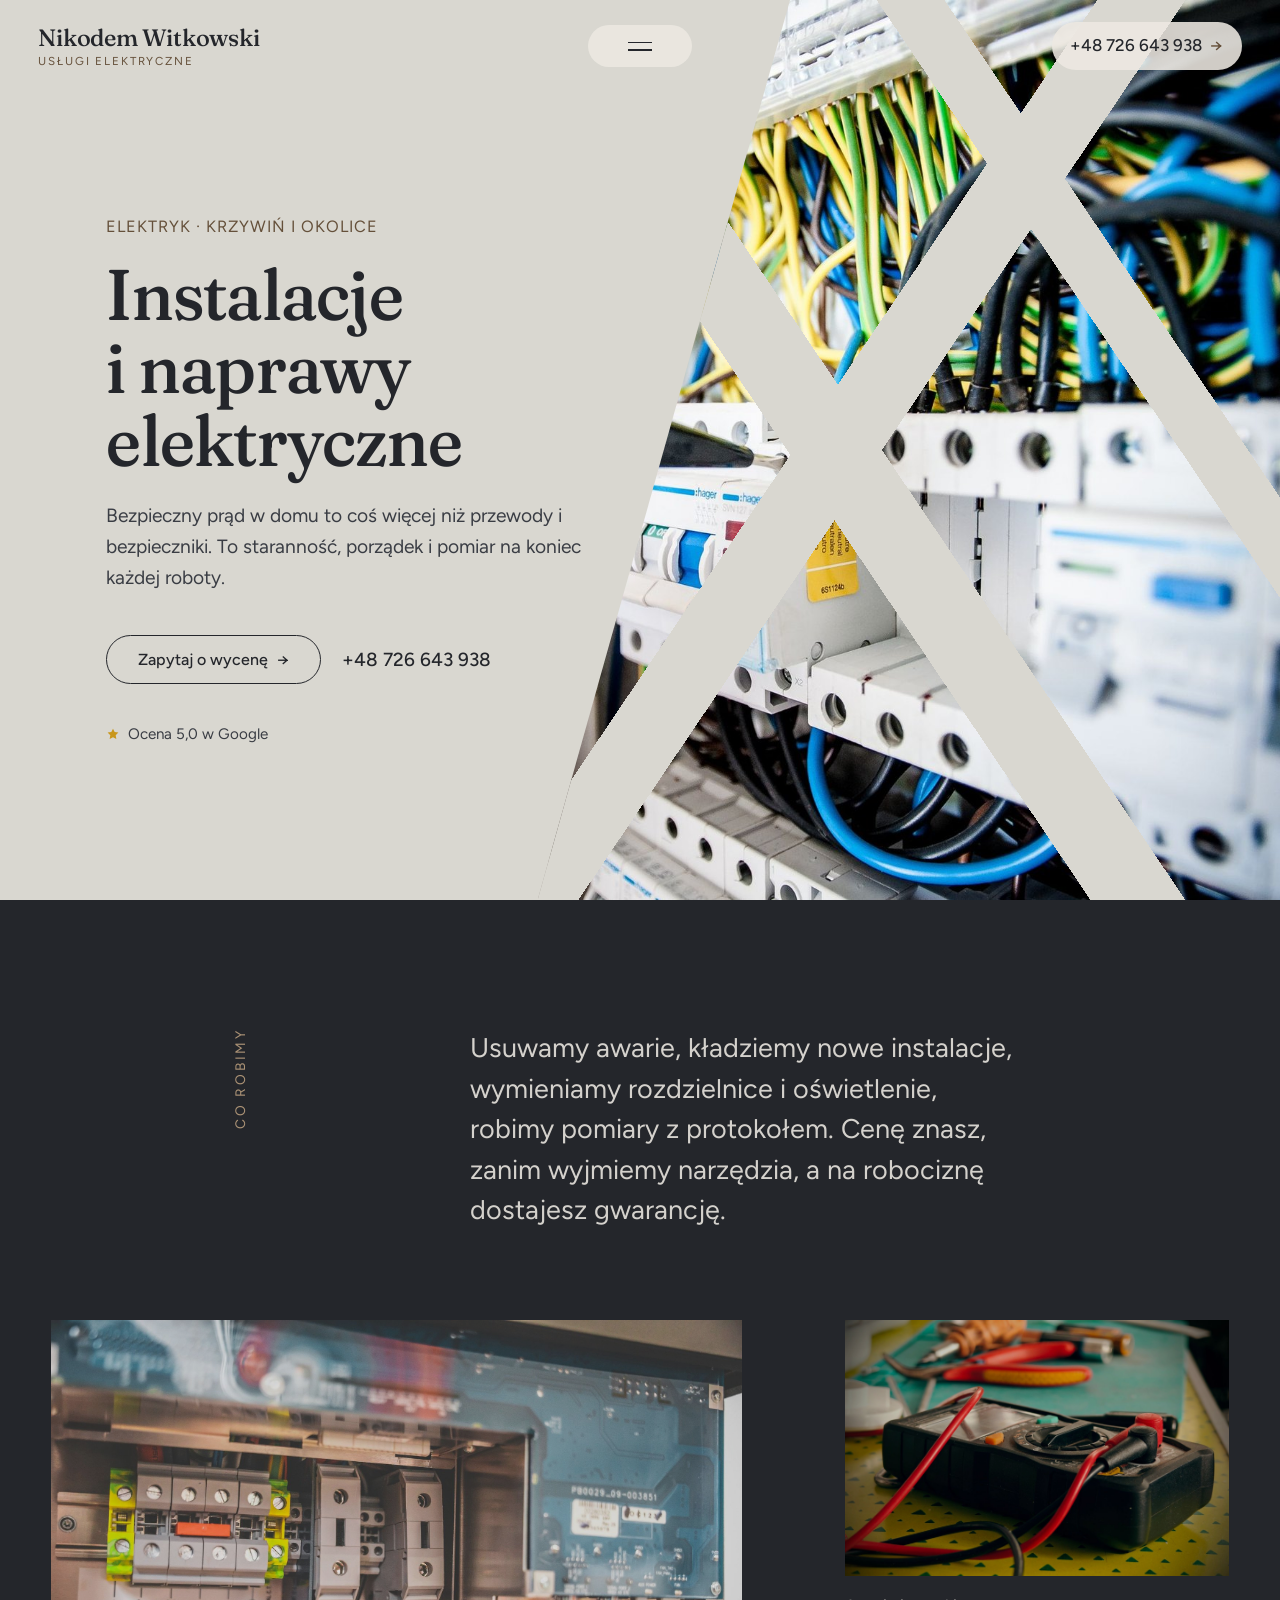
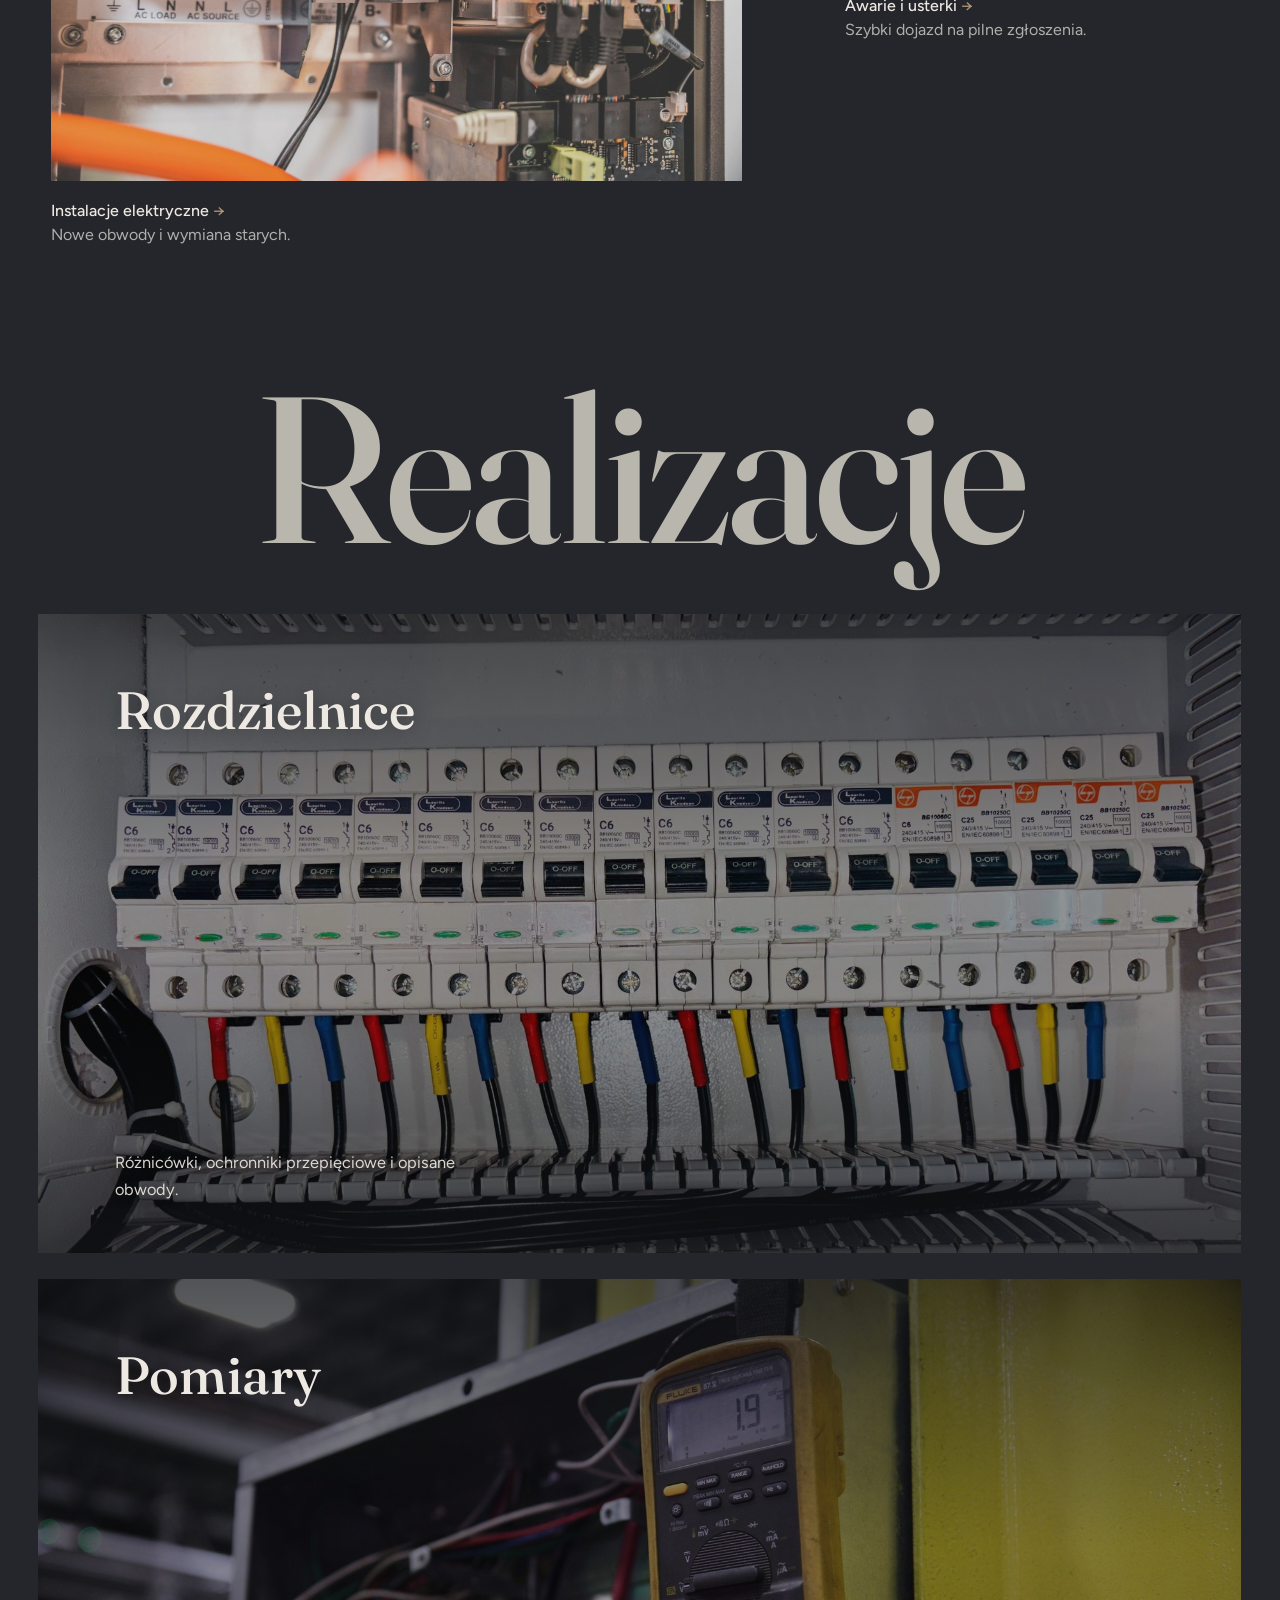
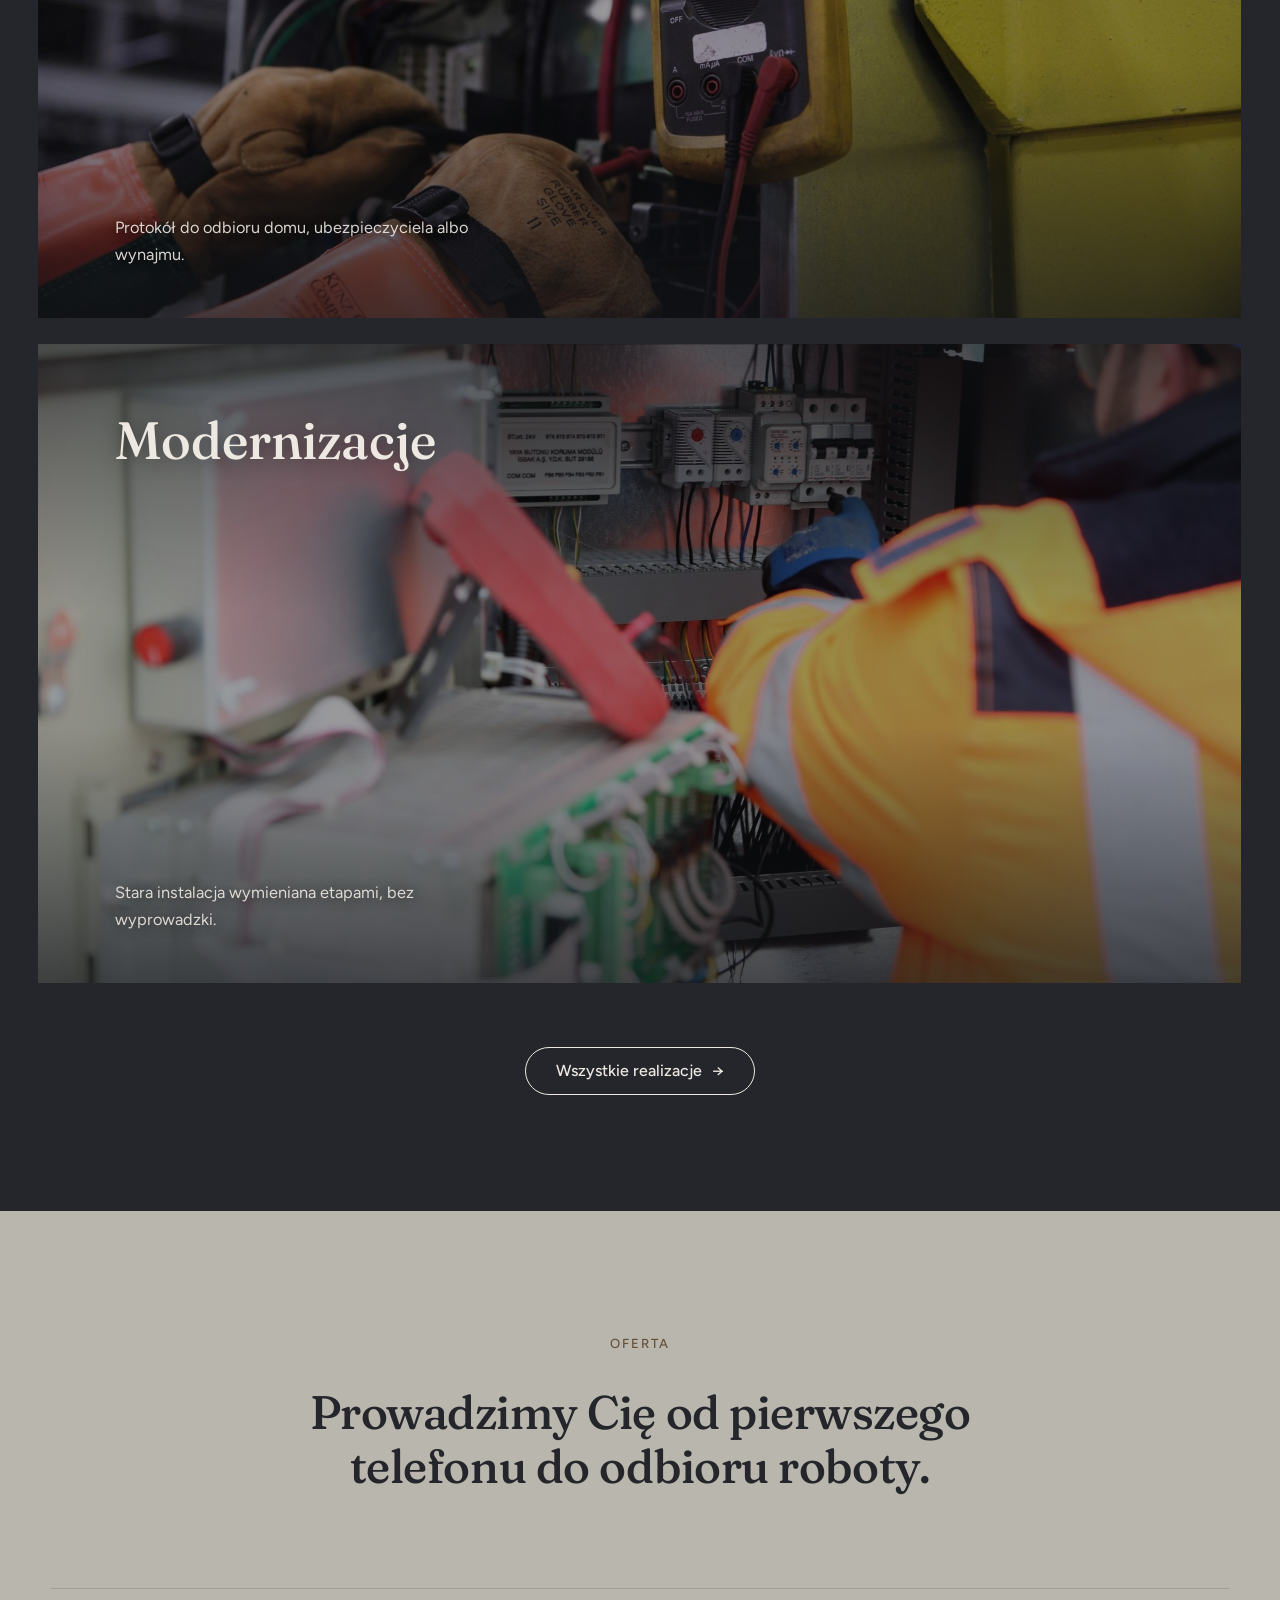
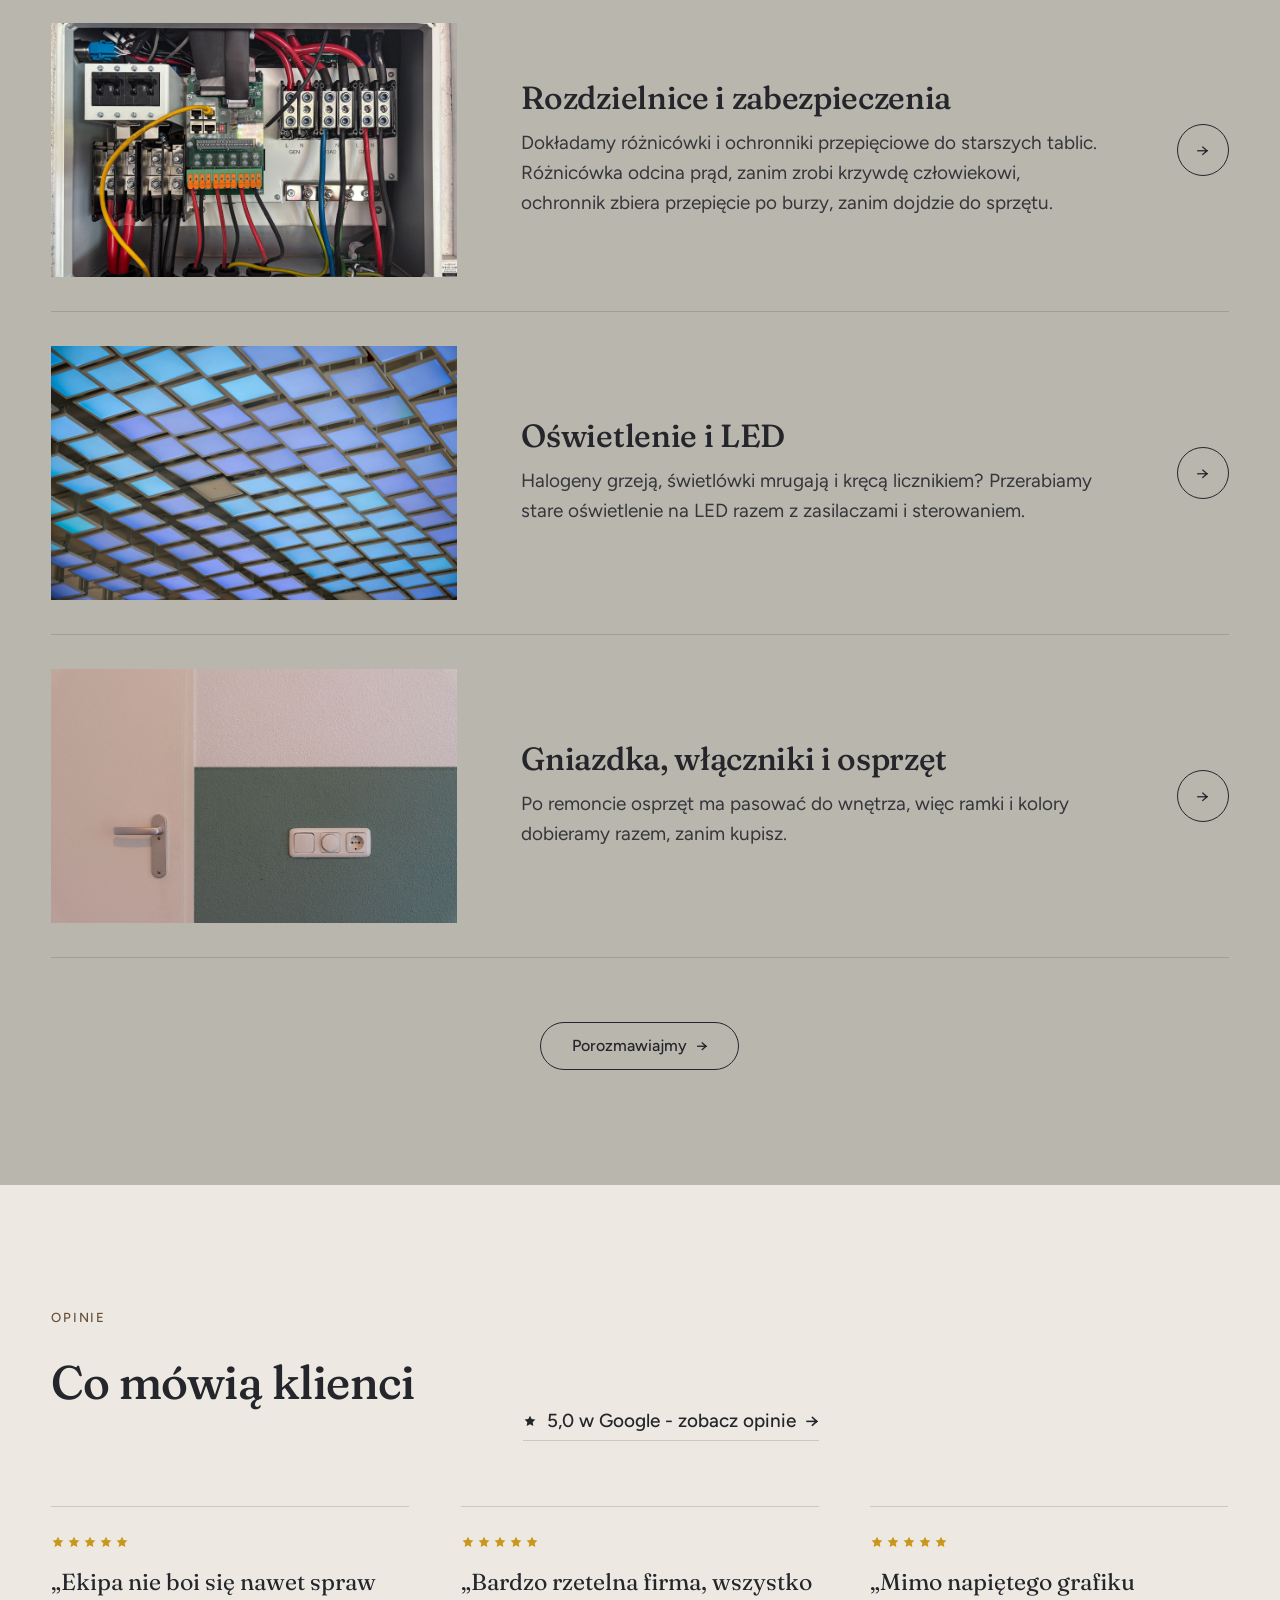
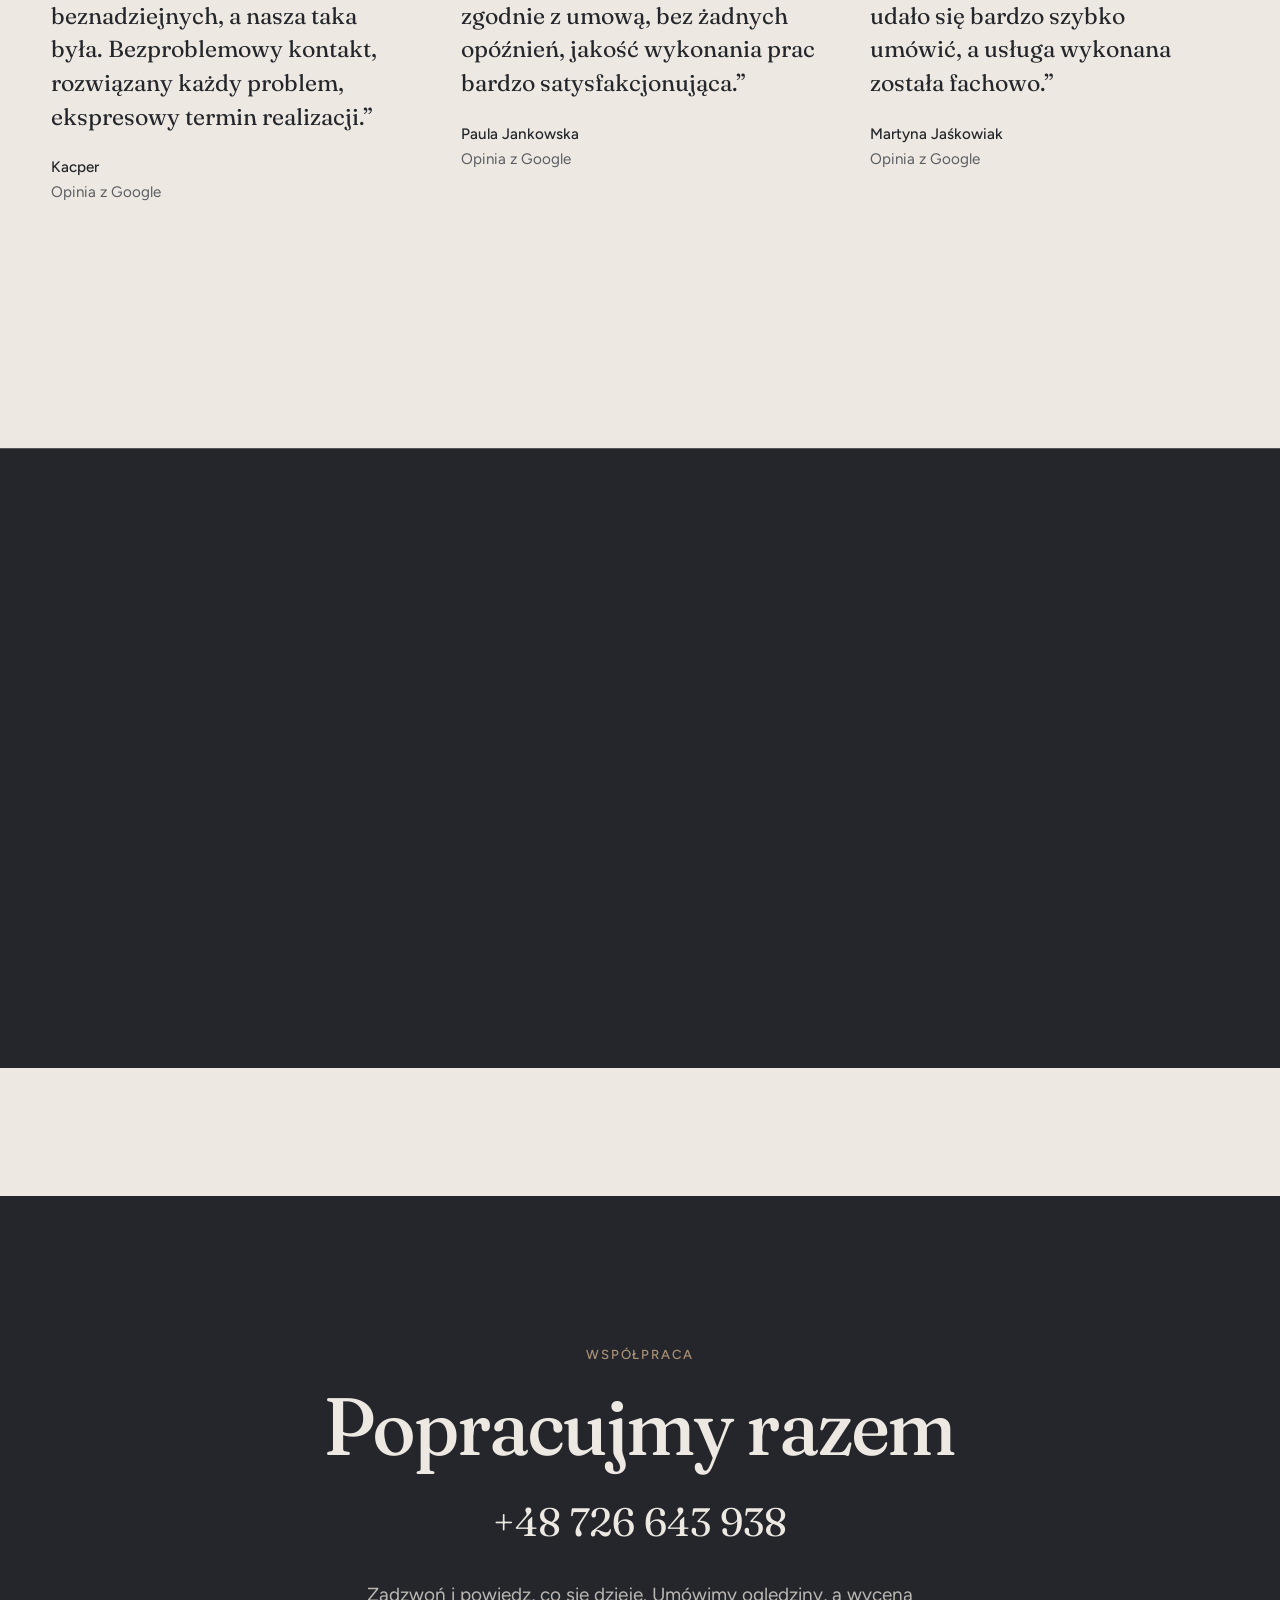
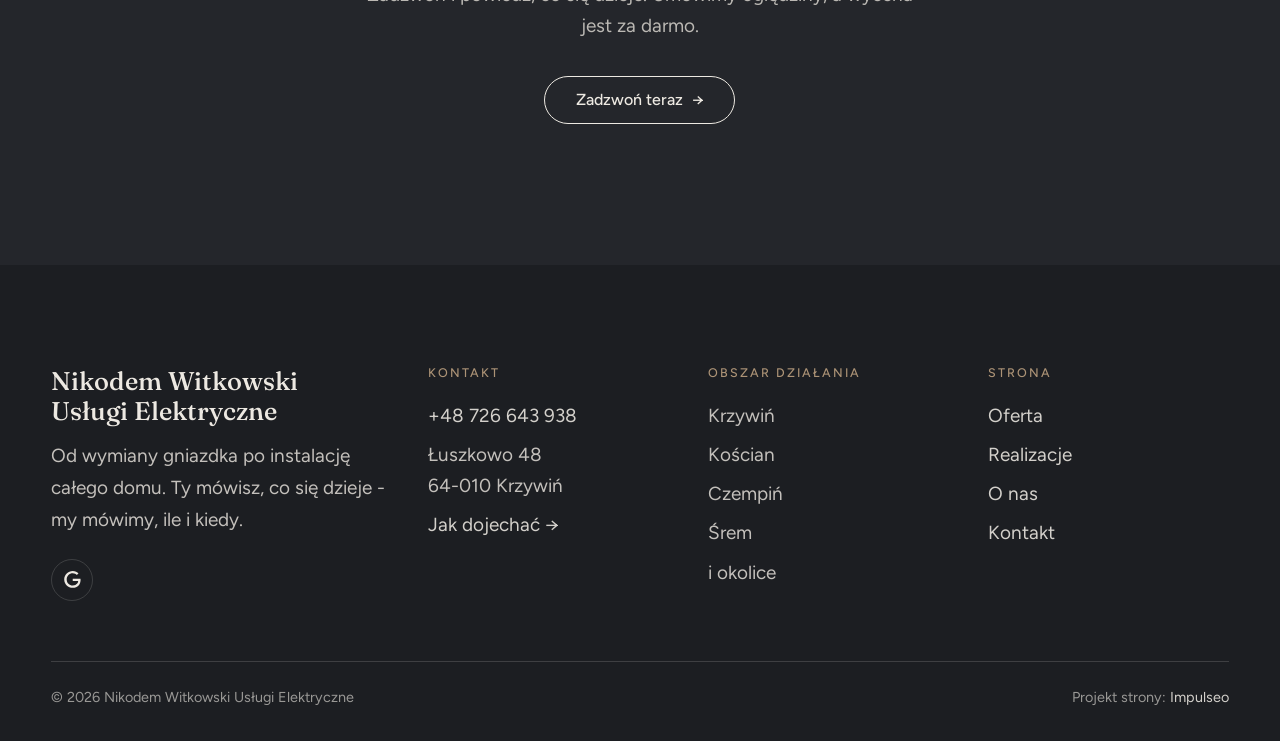
==== commit a21d8a0c: "[claude-edit][cmt:24c44cbe-1755-41c5-a610-ef40a5b4693e] przebudowa wyglądu na wzór klindworthroofing" ====
--- a/index.html
+++ b/index.html
@@ -20,216 +20,153 @@
 <script type="application/ld+json">{"@context": "https://schema.org", "@type": "Electrician", "name": "Nikodem Witkowski Usługi Elektryczne", "url": "https://kris20032.github.io/nikodem-witkowski-uslugi-elektryczne/", "telephone": "+48726643938", "image": "https://kris20032.github.io/nikodem-witkowski-uslugi-elektryczne/img/og.jpg", "areaServed": "Krzywiń", "sameAs": ["https://maps.google.com/?cid=7391784618655946044&g_mp=Cidnb29nbGUubWFwcy5wbGFjZXMudjEuUGxhY2VzLlNlYXJjaFRleHQQAhgEIAA"]}</script>
 <link rel="preconnect" href="https://fonts.googleapis.com">
 <link rel="preconnect" href="https://fonts.gstatic.com" crossorigin>
-<link href="https://fonts.googleapis.com/css2?family=Sora:wght@600;700;800&family=Manrope:wght@400;500;600&display=swap" rel="stylesheet">
+<link href="https://fonts.googleapis.com/css2?family=Fraunces:opsz,wght@9..144,400;9..144,500&family=Figtree:wght@400;500;600&display=swap" rel="stylesheet">
 <link rel="stylesheet" href="assets/styles.css?v=4cf474de">
+<link rel="stylesheet" href="assets/kw.css?v=1">
 </head>
 <body>
 
-<header class="nav">
-  <div class="wrap nav-inner">
-    <a class="brand" href="index.html"><span class="name">Nikodem Witkowski</span><span class="sub">Krzywiń</span></a>
-    <nav class="nav-links">
-      <a href="oferta.html">Oferta</a>
-      <a href="realizacje.html">Realizacje</a>
-      <a href="o-nas.html">O nas</a>
-      <a href="kontakt.html">Kontakt</a>
-      <a href="tel:+48726643938" class="btn btn-accent">Zadzwoń +48 726 643 938</a>
-    </nav>
-    <button class="nav-toggle" aria-label="Menu"><span></span><span></span><span></span></button>
+<header class="kw-head">
+  <a class="kw-brand" href="index.html"><b>Nikodem Witkowski</b><small>Usługi elektryczne</small></a>
+  <button class="kw-burger" type="button" aria-label="Otwórz menu" aria-expanded="false" aria-controls="kw-menu"><span></span><span></span></button>
+  <a class="kw-phone" href="tel:+48726643938">+48 726 643 938 <span class="arr">→</span></a>
+</header>
+<nav class="kw-menu" id="kw-menu" aria-label="Menu">
+  <div>
+    <h4>Strona</h4>
+    <a href="index.html">Start</a>
+    <a href="oferta.html">Oferta</a>
+    <a href="realizacje.html">Realizacje</a>
+    <a href="o-nas.html">O nas</a>
+    <a href="kontakt.html">Kontakt</a>
   </div>
-</header>
+  <div class="kw-menu-small">
+    <h4>Usługi</h4>
+    <a href="oferta.html">Awarie i usterki</a>
+    <a href="oferta.html">Instalacje elektryczne</a>
+    <a href="oferta.html">Rozdzielnice i zabezpieczenia</a>
+    <a href="oferta.html">Oświetlenie i LED</a>
+    <a href="oferta.html">Gniazdka, włączniki i osprzęt</a>
+    <a href="oferta.html">Pomiary i protokoły</a>
+  </div>
+  <div class="kw-menu-small">
+    <h4>Kontakt</h4>
+    <a href="tel:+48726643938">+48 726 643 938</a>
+    <p>Łuszkowo 48, 64-010 Krzywiń</p>
+    <a href="https://maps.google.com/?cid=7391784618655946044&amp;g_mp=Cidnb29nbGUubWFwcy5wbGFjZXMudjEuUGxhY2VzLlNlYXJjaFRleHQQAhgEIAA" target="_blank" rel="noopener">Opinie w Google →</a>
+  </div>
+</nav>
 
 <main>
-<section class="hero-fach">
-  <img class="hf-photo" src="img/hero.jpg" fetchpriority="high" data-rotate="img/g15.jpg|img/g14.jpg" alt="Nikodem Witkowski Usługi Elektryczne" width="1880" height="1251">
-  <div class="hf-panel">
-    <div class="hf-inner">
-      <span class="hf-kicker">Usługi elektryczne</span>
-      <h1 class="hf-title">Awarie, instalacje, pomiary. Krzywiń i okolice. <em></em></h1>
-      <p class="hf-lead">Od wymiany gniazdka po instalację całego domu. Ty mówisz, co się dzieje - my mówimy, ile i kiedy.</p>
-      <a class="hf-phone" href="tel:+48726643938"><span class="hf-phone-lab">Zadzwoń teraz</span><span class="hf-phone-num"><svg class="ico-tel" width="16" height="16" viewBox="0 0 24 24" fill="none" aria-hidden="true"><path d="M6.6 10.8a15.5 15.5 0 0 0 6.6 6.6l2.2-2.2a1 1 0 0 1 1-.24 11.4 11.4 0 0 0 3.6.58 1 1 0 0 1 1 1V20a1 1 0 0 1-1 1A17 17 0 0 1 3 4a1 1 0 0 1 1-1h3.5a1 1 0 0 1 1 1c0 1.25.2 2.46.58 3.6a1 1 0 0 1-.25 1l-2.23 2.2Z" fill="currentColor"/></svg> +48 726 643 938</span></a>
-      <div class="hf-actions">
-        <a href="kontakt.html" class="btn btn-accent">Zadzwoń po wycenę <span class="arr">→</span></a>
-        <a href="tel:+48726643938" class="btn btn-ghost hf-ghost">Zadzwoń +48 726 643 938</a>
-      </div>
-      <div class="hf-trust"><svg class="ico-star" width="14" height="14" viewBox="0 0 24 24" style="vertical-align:-2px" aria-hidden="true"><path d="M12 2.8l2.85 5.8 6.4.93-4.63 4.5 1.1 6.37L12 17.4l-5.72 3 1.1-6.37-4.63-4.5 6.4-.93L12 2.8Z" fill="currentColor"/></svg> Ocena 5,0 w Google</div>
+<section class="kw-hero">
+  <div class="kw-hero-txt">
+    <span class="kw-kicker">Elektryk · Krzywiń i okolice</span>
+    <h1>Instalacje i naprawy elektryczne</h1>
+    <p>Bezpieczny prąd w domu to coś więcej niż przewody i bezpieczniki. To staranność, porządek i pomiar na koniec każdej roboty.</p>
+    <div class="kw-hero-cta">
+      <a class="kw-btn" href="kontakt.html">Zapytaj o wycenę <span class="arr">→</span></a>
+      <a class="kw-tel" href="tel:+48726643938">+48 726 643 938</a>
+    </div>
+    <div class="kw-hero-trust"><svg class="ico-star" width="14" height="14" viewBox="0 0 24 24" aria-hidden="true"><path d="M12 2.8l2.85 5.8 6.4.93-4.63 4.5 1.1 6.37L12 17.4l-5.72 3 1.1-6.37-4.63-4.5 6.4-.93L12 2.8Z" fill="currentColor"/></svg> Ocena 5,0 w Google</div>
+  </div>
+  <div class="kw-hero-art kw-stripes">
+    <img src="img/hero.jpg" alt="Elektryk sprawdza rozdzielnicę próbnikiem" width="1880" height="1251" fetchpriority="high">
+  </div>
+</section>
+
+<section class="kw-dark kw-what">
+  <div class="wrap">
+    <div class="kw-what-top reveal">
+      <span class="kw-vlabel">Co robimy</span>
+      <p>Usuwamy awarie, kładziemy nowe instalacje, wymieniamy rozdzielnice i oświetlenie, robimy pomiary z protokołem. Cenę znasz, zanim wyjmiemy narzędzia, a na robociznę dostajesz gwarancję.</p>
+    </div>
+    <div class="kw-duo">
+      <a href="oferta.html" class="reveal"><figure><img src="img/g11.jpg" alt="Rozdzielnica z nowymi zabezpieczeniami" width="1880" height="1253" loading="lazy" decoding="async"></figure><span class="cap"><b>Instalacje elektryczne <span class="arr">→</span></b>Nowe obwody i wymiana starych.</span></a>
+      <a href="oferta.html" class="kw-duo-small reveal"><figure><img src="img/g6.jpg" alt="Miernik elektryczny przy pracy" width="1731" height="1300" loading="lazy" decoding="async"></figure><span class="cap"><b>Awarie i usterki <span class="arr">→</span></b>Szybki dojazd na pilne zgłoszenia.</span></a>
     </div>
   </div>
 </section>
-<section class="fach-promise">
+
+<section class="kw-dark kw-work">
+  <h2 class="kw-giant">Realizacje</h2>
+  <div class="kw-proj">
+    <a href="realizacje.html" class="reveal"><img src="img/g15.jpg" alt="Uporządkowana rozdzielnica z opisanymi obwodami" width="1880" height="1170" loading="lazy" decoding="async"><span class="nm">Rozdzielnice</span><span class="ds">Różnicówki, ochronniki przepięciowe i opisane obwody.</span></a>
+    <a href="realizacje.html" class="reveal"><img src="img/g9.jpg" alt="Pomiar instalacji miernikiem" width="1880" height="992" loading="lazy" decoding="async"><span class="nm">Pomiary</span><span class="ds">Protokół do odbioru domu, ubezpieczyciela albo wynajmu.</span></a>
+    <a href="realizacje.html" class="reveal"><img src="img/g13.jpg" alt="Elektryk przy szafie sterowniczej" width="1880" height="1253" loading="lazy" decoding="async"><span class="nm">Modernizacje</span><span class="ds">Stara instalacja wymieniana etapami, bez wyprowadzki.</span></a>
+  </div>
+  <div class="kw-center reveal"><a class="kw-btn" href="realizacje.html">Wszystkie realizacje <span class="arr">→</span></a></div>
+</section>
+
+<section class="kw-services">
   <div class="wrap">
-    <ul class="fp-row reveal"><li>Bezpłatna wycena</li><li>Dojazd: Krzywiń i okolice</li><li>Gwarancja na robociznę</li></ul>
+    <div class="head reveal">
+      <span class="eyebrow">Oferta</span>
+      <h2>Prowadzimy Cię od pierwszego telefonu do odbioru roboty.</h2>
+    </div>
+    <ul class="kw-svc-list">
+      <li class="kw-svc-item reveal"><figure><img src="img/g8.jpg" alt="Skrzynka z zabezpieczeniami i listwami zaciskowymi" width="1880" height="1357" loading="lazy" decoding="async"></figure><div><h3>Rozdzielnice i zabezpieczenia</h3><p>Dokładamy różnicówki i ochronniki przepięciowe do starszych tablic. Różnicówka odcina prąd, zanim zrobi krzywdę człowiekowi, ochronnik zbiera przepięcie po burzy, zanim dojdzie do sprzętu.</p></div><a class="kw-round" href="oferta.html" aria-label="Rozdzielnice i zabezpieczenia - szczegóły">→</a></li>
+      <li class="kw-svc-item reveal"><figure><img src="img/g12.jpg" alt="Sufit z panelami oświetleniowymi LED" width="1880" height="1254" loading="lazy" decoding="async"></figure><div><h3>Oświetlenie i LED</h3><p>Halogeny grzeją, świetlówki mrugają i kręcą licznikiem? Przerabiamy stare oświetlenie na LED razem z zasilaczami i sterowaniem.</p></div><a class="kw-round" href="oferta.html" aria-label="Oświetlenie i LED - szczegóły">→</a></li>
+      <li class="kw-svc-item reveal"><figure><img src="img/g4.jpg" alt="Gniazdko i włącznik na ścianie po remoncie" width="1880" height="1255" loading="lazy" decoding="async"></figure><div><h3>Gniazdka, włączniki i osprzęt</h3><p>Po remoncie osprzęt ma pasować do wnętrza, więc ramki i kolory dobieramy razem, zanim kupisz.</p></div><a class="kw-round" href="oferta.html" aria-label="Gniazdka, włączniki i osprzęt - szczegóły">→</a></li>
+    </ul>
+    <div class="kw-center reveal"><a class="kw-btn" href="kontakt.html">Porozmawiajmy <span class="arr">→</span></a></div>
   </div>
 </section>
-<section class="opinie-mini" aria-label="Opinie klientów">
+
+<section class="kw-quotes">
   <div class="wrap">
-    <div class="om-row">
-      <div class="om-item reveal"><blockquote>„Polecam!”</blockquote><span class="om-autor">Kacper</span></div>
-      <div class="om-item reveal"><blockquote>„Serdecznie polecam - bardzo rzetelna firma, wszystko zgodnie z umową, bez żadnych opóźnień, jakość wykonani…”</blockquote><span class="om-autor">Paula Jankowska</span></div>
-      <div class="om-item reveal"><blockquote>„Polecam!”</blockquote><span class="om-autor">Martyna Jaśkowiak</span></div>
+    <div class="head reveal">
+      <div><span class="eyebrow">Opinie</span><h2>Co mówią klienci</h2></div>
+      <a class="gl" href="https://maps.google.com/?cid=7391784618655946044&amp;g_mp=Cidnb29nbGUubWFwcy5wbGFjZXMudjEuUGxhY2VzLlNlYXJjaFRleHQQAhgEIAA" target="_blank" rel="noopener"><svg class="ico-star" width="14" height="14" viewBox="0 0 24 24" aria-hidden="true"><path d="M12 2.8l2.85 5.8 6.4.93-4.63 4.5 1.1 6.37L12 17.4l-5.72 3 1.1-6.37-4.63-4.5 6.4-.93L12 2.8Z" fill="currentColor"/></svg> 5,0 w Google - zobacz opinie <span class="arr">→</span></a>
+    </div>
+    <div class="kw-q-grid">
+      <figure class="kw-q reveal"><div class="kw-stars"><svg class="ico-star" width="14" height="14" viewBox="0 0 24 24" aria-hidden="true"><path d="M12 2.8l2.85 5.8 6.4.93-4.63 4.5 1.1 6.37L12 17.4l-5.72 3 1.1-6.37-4.63-4.5 6.4-.93L12 2.8Z" fill="currentColor"/></svg><svg class="ico-star" width="14" height="14" viewBox="0 0 24 24" aria-hidden="true"><path d="M12 2.8l2.85 5.8 6.4.93-4.63 4.5 1.1 6.37L12 17.4l-5.72 3 1.1-6.37-4.63-4.5 6.4-.93L12 2.8Z" fill="currentColor"/></svg><svg class="ico-star" width="14" height="14" viewBox="0 0 24 24" aria-hidden="true"><path d="M12 2.8l2.85 5.8 6.4.93-4.63 4.5 1.1 6.37L12 17.4l-5.72 3 1.1-6.37-4.63-4.5 6.4-.93L12 2.8Z" fill="currentColor"/></svg><svg class="ico-star" width="14" height="14" viewBox="0 0 24 24" aria-hidden="true"><path d="M12 2.8l2.85 5.8 6.4.93-4.63 4.5 1.1 6.37L12 17.4l-5.72 3 1.1-6.37-4.63-4.5 6.4-.93L12 2.8Z" fill="currentColor"/></svg><svg class="ico-star" width="14" height="14" viewBox="0 0 24 24" aria-hidden="true"><path d="M12 2.8l2.85 5.8 6.4.93-4.63 4.5 1.1 6.37L12 17.4l-5.72 3 1.1-6.37-4.63-4.5 6.4-.93L12 2.8Z" fill="currentColor"/></svg></div><blockquote>„Ekipa nie boi się nawet spraw beznadziejnych, a nasza taka była. Bezproblemowy kontakt, rozwiązany każdy problem, ekspresowy termin realizacji.”</blockquote><figcaption><b>Kacper</b>Opinia z Google</figcaption></figure>
+      <figure class="kw-q reveal"><div class="kw-stars"><svg class="ico-star" width="14" height="14" viewBox="0 0 24 24" aria-hidden="true"><path d="M12 2.8l2.85 5.8 6.4.93-4.63 4.5 1.1 6.37L12 17.4l-5.72 3 1.1-6.37-4.63-4.5 6.4-.93L12 2.8Z" fill="currentColor"/></svg><svg class="ico-star" width="14" height="14" viewBox="0 0 24 24" aria-hidden="true"><path d="M12 2.8l2.85 5.8 6.4.93-4.63 4.5 1.1 6.37L12 17.4l-5.72 3 1.1-6.37-4.63-4.5 6.4-.93L12 2.8Z" fill="currentColor"/></svg><svg class="ico-star" width="14" height="14" viewBox="0 0 24 24" aria-hidden="true"><path d="M12 2.8l2.85 5.8 6.4.93-4.63 4.5 1.1 6.37L12 17.4l-5.72 3 1.1-6.37-4.63-4.5 6.4-.93L12 2.8Z" fill="currentColor"/></svg><svg class="ico-star" width="14" height="14" viewBox="0 0 24 24" aria-hidden="true"><path d="M12 2.8l2.85 5.8 6.4.93-4.63 4.5 1.1 6.37L12 17.4l-5.72 3 1.1-6.37-4.63-4.5 6.4-.93L12 2.8Z" fill="currentColor"/></svg><svg class="ico-star" width="14" height="14" viewBox="0 0 24 24" aria-hidden="true"><path d="M12 2.8l2.85 5.8 6.4.93-4.63 4.5 1.1 6.37L12 17.4l-5.72 3 1.1-6.37-4.63-4.5 6.4-.93L12 2.8Z" fill="currentColor"/></svg></div><blockquote>„Bardzo rzetelna firma, wszystko zgodnie z umową, bez żadnych opóźnień, jakość wykonania prac bardzo satysfakcjonująca.”</blockquote><figcaption><b>Paula Jankowska</b>Opinia z Google</figcaption></figure>
+      <figure class="kw-q reveal"><div class="kw-stars"><svg class="ico-star" width="14" height="14" viewBox="0 0 24 24" aria-hidden="true"><path d="M12 2.8l2.85 5.8 6.4.93-4.63 4.5 1.1 6.37L12 17.4l-5.72 3 1.1-6.37-4.63-4.5 6.4-.93L12 2.8Z" fill="currentColor"/></svg><svg class="ico-star" width="14" height="14" viewBox="0 0 24 24" aria-hidden="true"><path d="M12 2.8l2.85 5.8 6.4.93-4.63 4.5 1.1 6.37L12 17.4l-5.72 3 1.1-6.37-4.63-4.5 6.4-.93L12 2.8Z" fill="currentColor"/></svg><svg class="ico-star" width="14" height="14" viewBox="0 0 24 24" aria-hidden="true"><path d="M12 2.8l2.85 5.8 6.4.93-4.63 4.5 1.1 6.37L12 17.4l-5.72 3 1.1-6.37-4.63-4.5 6.4-.93L12 2.8Z" fill="currentColor"/></svg><svg class="ico-star" width="14" height="14" viewBox="0 0 24 24" aria-hidden="true"><path d="M12 2.8l2.85 5.8 6.4.93-4.63 4.5 1.1 6.37L12 17.4l-5.72 3 1.1-6.37-4.63-4.5 6.4-.93L12 2.8Z" fill="currentColor"/></svg><svg class="ico-star" width="14" height="14" viewBox="0 0 24 24" aria-hidden="true"><path d="M12 2.8l2.85 5.8 6.4.93-4.63 4.5 1.1 6.37L12 17.4l-5.72 3 1.1-6.37-4.63-4.5 6.4-.93L12 2.8Z" fill="currentColor"/></svg></div><blockquote>„Mimo napiętego grafiku udało się bardzo szybko umówić, a usługa wykonana została fachowo.”</blockquote><figcaption><b>Martyna Jaśkowiak</b>Opinia z Google</figcaption></figure>
     </div>
   </div>
 </section>
-<section class="awaria">
-  <div class="wrap">
-      <div class="reveal">
-        <h3>Awaria? Jesteśmy pod telefonem.</h3>
-        <p>Szybki dojazd na pilne zgłoszenia.</p>
-      </div>
-      <a class="btn btn-accent" href="tel:+48726643938">Zadzwoń teraz: +48 726 643 938</a>
-  </div>
+
+<section class="stopklatka" aria-hidden="true">
+  <div class="stk-bg" style="background-image:url(img/g14.jpg)"></div>
 </section>
-<section class="gateways-band">
-  <div class="wrap">
-    <div class="gateways">
-      <a href="oferta.html" class="gateway reveal"><img src="img/g1.jpg" alt="Awarie i usterki" loading="lazy" width="1880" height="1255" decoding="async"><span class="g-ttl">Awarie i usterki</span></a>
-      <a href="oferta.html" class="gateway reveal"><img src="img/g2.jpg" alt="Instalacje elektryczne" loading="lazy" width="1880" height="1255" decoding="async"><span class="g-ttl">Instalacje elektryczne</span></a>
-      <a href="oferta.html" class="gateway reveal"><img src="img/g3.jpg" alt="Rozdzielnice i zabezpieczenia" loading="lazy" width="1880" height="1255" decoding="async"><span class="g-ttl">Rozdzielnice i zabezpieczenia</span></a>
-    </div>
-  </div>
-</section>
-<section class="proces proces-os fachowcy">
-  <div class="wrap proc-grid">
-    <div class="proc-side">
-      <div class="head reveal">
-        <span class="eyebrow">Jak pracujemy</span>
-        <h2>Wiesz, na czym stoisz - na każdym etapie</h2>
-        <p>Od pierwszego telefonu do odbioru roboty - krok po kroku.</p>
-      </div>
-      <div class="proc-count" aria-hidden="true"><span class="pc-cur">01</span><span class="pc-all">/ 04</span></div>
-      <div class="proc-bar" aria-hidden="true"><i></i></div>
-      <p class="proc-now" aria-hidden="true">Dzwonisz</p>
-    </div>
-    <ol class="proces-line">
-      <li class="reveal"><span class="pno">01</span><h3>Dzwonisz</h3><p>Telefon albo zdjęcie tablicy. Krótka rozmowa i wiesz, czy przyjedziemy i kiedy.</p></li>
-      <li class="reveal"><span class="pno">02</span><h3>Znasz cenę</h3><p>Zanim wyjmiemy narzędzia, wiesz, ile zapłacisz. Wyjdzie coś nowego w ścianie - najpierw rozmawiamy, potem robimy.</p></li>
-      <li class="reveal"><span class="pno">03</span><h3>Robota</h3><p>Stare przewody i osprzęt pokazujemy, nie wynosimy po cichu - widzisz, co było do wymiany.</p></li>
-      <li class="reveal"><span class="pno">04</span><h3>Odbiór i gwarancja</h3><p>Na koniec mierzymy i pokazujemy wynik - dostajesz protokół, gwarancję i jasny rachunek.</p></li>
-    </ol>
-  </div>
-</section>
-<section>
-  <div class="wrap">
-    <div class="head reveal">
-      <span class="eyebrow">Realizacje</span>
-      <h2>Zdjęcia z realizacji</h2>
-      <p>Rozdzielnice, oświetlenie, nowe obwody - stan z dnia oddania, bez upiększania.</p>
-    </div>
-    <div class="gallery">
-      <div class="tile t-two3 reveal"><img src="img/g4.jpg" alt="Nikodem Witkowski Usługi Elektryczne" loading="lazy" width="1880" height="1255" decoding="async"></div>
-      <div class="tile t-third reveal"><img src="img/g5.jpg" alt="Nikodem Witkowski Usługi Elektryczne" loading="lazy" width="1880" height="1253" decoding="async"></div>
-      <div class="tile t-third reveal"><img src="img/g6.jpg" alt="Nikodem Witkowski Usługi Elektryczne" loading="lazy" width="1731" height="1300" decoding="async"></div>
-      <div class="tile t-third reveal"><img src="img/g7.jpg" alt="Nikodem Witkowski Usługi Elektryczne" loading="lazy" width="1880" height="1253" decoding="async"></div>
-      <div class="tile t-third reveal"><img src="img/g8.jpg" alt="Nikodem Witkowski Usługi Elektryczne" loading="lazy" width="1880" height="1357" decoding="async"></div>
-    </div>
-    <div style="margin-top:var(--space-7)" class="reveal"><a href="realizacje.html" class="btn btn-accent">Pełna galeria <span class="arr">→</span></a></div>
-  </div>
-</section>
-<section class="fach-uslugi">
-  <div class="wrap">
-    <div class="head reveal">
-      <span class="eyebrow">Oferta</span>
-      <h2>Zakres robót</h2>
-      <p>Najczęstsze zlecenia. Przy każdym piszemy, co wchodzi w zakres.</p>
-    </div>
-    <ul class="fu-list">
-      <li class="fu-row reveal"><div class="fu-name">Awarie i usterki</div><div class="fu-desc">Nagle zgasła połowa mieszkania? Bezpiecznik wybija po włączeniu czajnika?</div><a class="fu-cta" href="kontakt.html">Wycena <span class="arr">→</span></a></li>
-      <li class="fu-row reveal"><div class="fu-name">Instalacje elektryczne</div><div class="fu-desc">Masz w ścianach aluminium sprzed dekad? Wymieniamy stare instalacje na miedź - obwód po obwodzie, etapami, tak żeby dało się normalnie mieszkać w trakcie.</div><a class="fu-cta" href="kontakt.html">Wycena <span class="arr">→</span></a></li>
-      <li class="fu-row reveal"><div class="fu-name">Rozdzielnice i zabezpieczenia</div><div class="fu-desc">Dokładamy różnicówki i ochronniki przepięciowe do starszych tablic. Różnicówka odcina prąd, zanim zrobi krzywdę człowiekowi, ochronnik zbiera przepięcie po burzy, zanim dojdzie do sprzętu.</div><a class="fu-cta" href="kontakt.html">Wycena <span class="arr">→</span></a></li>
-      <li class="fu-row reveal"><div class="fu-name">Oświetlenie i LED</div><div class="fu-desc">Halogeny grzeją, świetlówki mrugają i kręcą licznikiem? Przerabiamy stare oświetlenie na LED razem z zasilaczami i sterowaniem.</div><a class="fu-cta" href="kontakt.html">Wycena <span class="arr">→</span></a></li>
-      <li class="fu-row reveal"><div class="fu-name">Gniazdka, włączniki i osprzęt</div><div class="fu-desc">Po remoncie osprzęt ma pasować do wnętrza, więc ramki i kolory dobieramy razem, zanim kupisz.</div><a class="fu-cta" href="kontakt.html">Wycena <span class="arr">→</span></a></li>
-      <li class="fu-row reveal"><div class="fu-name">Pomiary i protokoły</div><div class="fu-desc">Do odbioru domu, do ubezpieczyciela po szkodzie, do wynajmu - wszędzie tam potrzebny jest protokół z pomiarów, nie „działa, sprawdzałem”.</div><a class="fu-cta" href="kontakt.html">Wycena <span class="arr">→</span></a></li>
-    </ul>
-    <div style="margin-top:var(--space-7)" class="reveal"><a href="oferta.html" class="btn btn-ghost">Pełna oferta <span class="arr">→</span></a></div>
-  </div>
-</section>
-<section class="stopklatka" aria-hidden="true">
-  <div class="stk-bg" style="background-image:url(img/g9.jpg)"></div>
-</section>
-<section class="opinie">
-  <div class="wrap">
-    <div class="head center reveal">
-      <span class="eyebrow">Opinie</span>
-      <h2>Co mówią klienci</h2>
-    </div>
-    <p class="op-meta reveal"><span class="g-badge"><svg class="gb-ico" viewBox="0 0 24 24" width="18" height="18" aria-hidden="true"><path fill="#4285F4" d="M22.56 12.25c0-.78-.07-1.53-.2-2.25H12v4.26h5.92c-.26 1.37-1.04 2.53-2.21 3.31v2.77h3.57c2.08-1.92 3.28-4.74 3.28-8.09z"/><path fill="#34A853" d="M12 23c2.97 0 5.46-.98 7.28-2.66l-3.57-2.77c-.98.66-2.23 1.06-3.71 1.06-2.86 0-5.29-1.93-6.16-4.53H2.18v2.84C3.99 20.53 7.7 23 12 23z"/><path fill="#FBBC05" d="M5.84 14.09c-.22-.66-.35-1.36-.35-2.09s.13-1.43.35-2.09V7.07H2.18C1.43 8.55 1 10.22 1 12s.43 3.45 1.18 4.93l2.85-2.22.81-.62z"/><path fill="#EA4335" d="M12 5.38c1.62 0 3.06.56 4.21 1.64l3.15-3.15C17.45 2.09 14.97 1 12 1 7.7 1 3.99 3.47 2.18 7.07l3.66 2.84c.87-2.6 3.3-4.53 6.16-4.53z"/></svg><b class="gb-ocena">5,0</b><svg class="gb-stars" viewBox="0 0 90 18" width="74" height="14.8" aria-hidden="true"><g fill="currentColor" opacity=".26"><path transform="translate(0,0)" d="M9 1.6l2.2 4.46 4.92.72-3.56 3.47.84 4.9L9 12.74l-4.4 2.31.84-4.9L1.88 6.68l4.92-.72L9 1.6Z"/><path transform="translate(18,0)" d="M9 1.6l2.2 4.46 4.92.72-3.56 3.47.84 4.9L9 12.74l-4.4 2.31.84-4.9L1.88 6.68l4.92-.72L9 1.6Z"/><path transform="translate(36,0)" d="M9 1.6l2.2 4.46 4.92.72-3.56 3.47.84 4.9L9 12.74l-4.4 2.31.84-4.9L1.88 6.68l4.92-.72L9 1.6Z"/><path transform="translate(54,0)" d="M9 1.6l2.2 4.46 4.92.72-3.56 3.47.84 4.9L9 12.74l-4.4 2.31.84-4.9L1.88 6.68l4.92-.72L9 1.6Z"/><path transform="translate(72,0)" d="M9 1.6l2.2 4.46 4.92.72-3.56 3.47.84 4.9L9 12.74l-4.4 2.31.84-4.9L1.88 6.68l4.92-.72L9 1.6Z"/></g><clipPath id="gs1000"><rect x="0" y="0" width="90.0" height="18"/></clipPath><g fill="#FBBC04" clip-path="url(#gs1000)"><path transform="translate(0,0)" d="M9 1.6l2.2 4.46 4.92.72-3.56 3.47.84 4.9L9 12.74l-4.4 2.31.84-4.9L1.88 6.68l4.92-.72L9 1.6Z"/><path transform="translate(18,0)" d="M9 1.6l2.2 4.46 4.92.72-3.56 3.47.84 4.9L9 12.74l-4.4 2.31.84-4.9L1.88 6.68l4.92-.72L9 1.6Z"/><path transform="translate(36,0)" d="M9 1.6l2.2 4.46 4.92.72-3.56 3.47.84 4.9L9 12.74l-4.4 2.31.84-4.9L1.88 6.68l4.92-.72L9 1.6Z"/><path transform="translate(54,0)" d="M9 1.6l2.2 4.46 4.92.72-3.56 3.47.84 4.9L9 12.74l-4.4 2.31.84-4.9L1.88 6.68l4.92-.72L9 1.6Z"/><path transform="translate(72,0)" d="M9 1.6l2.2 4.46 4.92.72-3.56 3.47.84 4.9L9 12.74l-4.4 2.31.84-4.9L1.88 6.68l4.92-.72L9 1.6Z"/></g></svg><span class="gb-txt">w Google</span></span></p>
-    <p class="op-meta reveal"><a class="op-google" href="https://maps.google.com/?cid=7391784618655946044&amp;g_mp=Cidnb29nbGUubWFwcy5wbGFjZXMudjEuUGxhY2VzLlNlYXJjaFRleHQQAhgEIAA" target="_blank" rel="noopener"><svg class="op-g-ico" viewBox="0 0 24 24" width="17" height="17" aria-hidden="true"><path fill="#4285F4" d="M22.56 12.25c0-.78-.07-1.53-.2-2.25H12v4.26h5.92c-.26 1.37-1.04 2.53-2.21 3.31v2.77h3.57c2.08-1.92 3.28-4.74 3.28-8.09z"/><path fill="#34A853" d="M12 23c2.97 0 5.46-.98 7.28-2.66l-3.57-2.77c-.98.66-2.23 1.06-3.71 1.06-2.86 0-5.29-1.93-6.16-4.53H2.18v2.84C3.99 20.53 7.7 23 12 23z"/><path fill="#FBBC05" d="M5.84 14.09c-.22-.66-.35-1.36-.35-2.09s.13-1.43.35-2.09V7.07H2.18C1.43 8.55 1 10.22 1 12s.43 3.45 1.18 4.93l2.85-2.22.81-.62z"/><path fill="#EA4335" d="M12 5.38c1.62 0 3.06.56 4.21 1.64l3.15-3.15C17.45 2.09 14.97 1 12 1 7.7 1 3.99 3.47 2.18 7.07l3.66 2.84c.87-2.6 3.3-4.53 6.16-4.53z"/></svg><span>Zobacz opinie w Google</span><span class="arr">→</span></a></p>
-    <div class="opinie-grid">
-      <figure class="op-card reveal"><span class="op-star"><svg class="ico-star" width="14" height="14" viewBox="0 0 24 24" style="vertical-align:-2px" aria-hidden="true"><path d="M12 2.8l2.85 5.8 6.4.93-4.63 4.5 1.1 6.37L12 17.4l-5.72 3 1.1-6.37-4.63-4.5 6.4-.93L12 2.8Z" fill="currentColor"/></svg><svg class="ico-star" width="14" height="14" viewBox="0 0 24 24" style="vertical-align:-2px" aria-hidden="true"><path d="M12 2.8l2.85 5.8 6.4.93-4.63 4.5 1.1 6.37L12 17.4l-5.72 3 1.1-6.37-4.63-4.5 6.4-.93L12 2.8Z" fill="currentColor"/></svg><svg class="ico-star" width="14" height="14" viewBox="0 0 24 24" style="vertical-align:-2px" aria-hidden="true"><path d="M12 2.8l2.85 5.8 6.4.93-4.63 4.5 1.1 6.37L12 17.4l-5.72 3 1.1-6.37-4.63-4.5 6.4-.93L12 2.8Z" fill="currentColor"/></svg><svg class="ico-star" width="14" height="14" viewBox="0 0 24 24" style="vertical-align:-2px" aria-hidden="true"><path d="M12 2.8l2.85 5.8 6.4.93-4.63 4.5 1.1 6.37L12 17.4l-5.72 3 1.1-6.37-4.63-4.5 6.4-.93L12 2.8Z" fill="currentColor"/></svg><svg class="ico-star" width="14" height="14" viewBox="0 0 24 24" style="vertical-align:-2px" aria-hidden="true"><path d="M12 2.8l2.85 5.8 6.4.93-4.63 4.5 1.1 6.37L12 17.4l-5.72 3 1.1-6.37-4.63-4.5 6.4-.93L12 2.8Z" fill="currentColor"/></svg></span><blockquote>Polecam! Ekipa nie boi się nawet spraw beznadziejnych, a nasza taka była. Bezproblemowy kontakt, rozwiązany każdy problem, ekspresowy termin realizacji.</blockquote><span class="op-autor">Kacper</span></figure>
-      <figure class="op-card reveal"><span class="op-star"><svg class="ico-star" width="14" height="14" viewBox="0 0 24 24" style="vertical-align:-2px" aria-hidden="true"><path d="M12 2.8l2.85 5.8 6.4.93-4.63 4.5 1.1 6.37L12 17.4l-5.72 3 1.1-6.37-4.63-4.5 6.4-.93L12 2.8Z" fill="currentColor"/></svg><svg class="ico-star" width="14" height="14" viewBox="0 0 24 24" style="vertical-align:-2px" aria-hidden="true"><path d="M12 2.8l2.85 5.8 6.4.93-4.63 4.5 1.1 6.37L12 17.4l-5.72 3 1.1-6.37-4.63-4.5 6.4-.93L12 2.8Z" fill="currentColor"/></svg><svg class="ico-star" width="14" height="14" viewBox="0 0 24 24" style="vertical-align:-2px" aria-hidden="true"><path d="M12 2.8l2.85 5.8 6.4.93-4.63 4.5 1.1 6.37L12 17.4l-5.72 3 1.1-6.37-4.63-4.5 6.4-.93L12 2.8Z" fill="currentColor"/></svg><svg class="ico-star" width="14" height="14" viewBox="0 0 24 24" style="vertical-align:-2px" aria-hidden="true"><path d="M12 2.8l2.85 5.8 6.4.93-4.63 4.5 1.1 6.37L12 17.4l-5.72 3 1.1-6.37-4.63-4.5 6.4-.93L12 2.8Z" fill="currentColor"/></svg><svg class="ico-star" width="14" height="14" viewBox="0 0 24 24" style="vertical-align:-2px" aria-hidden="true"><path d="M12 2.8l2.85 5.8 6.4.93-4.63 4.5 1.1 6.37L12 17.4l-5.72 3 1.1-6.37-4.63-4.5 6.4-.93L12 2.8Z" fill="currentColor"/></svg></span><blockquote>Serdecznie polecam - bardzo rzetelna firma, wszystko zgodnie z umową, bez żadnych opóźnień, jakość wykonania prac bardzo satysfakcjonująca.</blockquote><span class="op-autor">Paula Jankowska</span></figure>
-      <figure class="op-card reveal"><span class="op-star"><svg class="ico-star" width="14" height="14" viewBox="0 0 24 24" style="vertical-align:-2px" aria-hidden="true"><path d="M12 2.8l2.85 5.8 6.4.93-4.63 4.5 1.1 6.37L12 17.4l-5.72 3 1.1-6.37-4.63-4.5 6.4-.93L12 2.8Z" fill="currentColor"/></svg><svg class="ico-star" width="14" height="14" viewBox="0 0 24 24" style="vertical-align:-2px" aria-hidden="true"><path d="M12 2.8l2.85 5.8 6.4.93-4.63 4.5 1.1 6.37L12 17.4l-5.72 3 1.1-6.37-4.63-4.5 6.4-.93L12 2.8Z" fill="currentColor"/></svg><svg class="ico-star" width="14" height="14" viewBox="0 0 24 24" style="vertical-align:-2px" aria-hidden="true"><path d="M12 2.8l2.85 5.8 6.4.93-4.63 4.5 1.1 6.37L12 17.4l-5.72 3 1.1-6.37-4.63-4.5 6.4-.93L12 2.8Z" fill="currentColor"/></svg><svg class="ico-star" width="14" height="14" viewBox="0 0 24 24" style="vertical-align:-2px" aria-hidden="true"><path d="M12 2.8l2.85 5.8 6.4.93-4.63 4.5 1.1 6.37L12 17.4l-5.72 3 1.1-6.37-4.63-4.5 6.4-.93L12 2.8Z" fill="currentColor"/></svg><svg class="ico-star" width="14" height="14" viewBox="0 0 24 24" style="vertical-align:-2px" aria-hidden="true"><path d="M12 2.8l2.85 5.8 6.4.93-4.63 4.5 1.1 6.37L12 17.4l-5.72 3 1.1-6.37-4.63-4.5 6.4-.93L12 2.8Z" fill="currentColor"/></svg></span><blockquote>Polecam! Mimo napiętego grafiku udało się bardzo szybko umówić, a usługa wykonana została fachowo.</blockquote><span class="op-autor">Martyna Jaśkowiak</span></figure>
-    </div>
-  </div>
-</section>
-<section class="obszar">
-  <div class="wrap">
-    <div class="head center reveal">
-      <span class="eyebrow">Obszar działania</span>
-      <h2>Dojeżdżamy do Ciebie</h2>
-    </div>
-    <p class="obszar-txt reveal" style="text-align:center;max-width:60ch;margin:0 auto 1.4rem">Najczęściej pracujemy w Krzywiniu: Łuszkowo, Kościan, Czempiń, Śrem. Sąsiednie miejscowości też - wystarczy zapytać przy telefonie.</p>
-    <ul class="obszar-list reveal"><li class="is-home">Krzywiń</li><li>+ okolice</li></ul>
-    <div class="obszar-mapa reveal" style="margin-top:var(--space-7)">
-      <iframe title="Obszar działania - Krzywiń i okolice" src="https://maps.google.com/maps?q=52.0218185%2C16.8650344&amp;z=11&amp;output=embed" loading="lazy" referrerpolicy="no-referrer-when-downgrade" style="width:100%;height:clamp(280px,38vh,420px);border:0;display:block;border-radius:var(--r-md)"></iframe>
-    </div>
-  </div>
-</section>
-<section class="faq-klinika">
-  <div class="wrap">
-    <div class="head center reveal">
-      <span class="eyebrow">Częste pytania</span>
-      <h2>Dobrze wiedzieć</h2>
-    </div>
-    <div class="faq-list">
-      <details class="faq-item reveal"><summary>Ile to będzie kosztowało?</summary><p>Zależy, co się dzieje - dlatego wypytujemy przez telefon i od razu podajemy widełki. Ostateczną cenę ustalamy przy oględzinach, zanim zaczniemy.</p></details>
-      <details class="faq-item reveal"><summary>Czy wycena jest płatna?</summary><p>Za obejrzenie i wycenę nie bierzemy pieniędzy. Płacisz za robotę, nie za rozmowę o niej.</p></details>
-      <details class="faq-item reveal"><summary>Jak szybko przyjedziecie?</summary><p>Brak prądu w całym domu to pilny wyjazd - przestawiamy grafik. Dołożenie gniazdka spokojnie poczeka na umówiony termin.</p></details>
-      <details class="faq-item reveal"><summary>Czy dostanę fakturę?</summary><p>Tak - VAT albo paragon, jak wolisz. Z firmami i wspólnotami rozliczamy się przelewem.</p></details>
-      <details class="faq-item reveal"><summary>Mam starą instalację. Muszę wymieniać wszystko?</summary><p>Niekoniecznie. Najpierw pomiary - one pokazują, co naprawdę jest groźne, a co jeszcze posłuży. Czasem wystarczy nowa tablica i osobny obwód do kuchni, a reszta może poczekać do remontu.</p></details>
-      <details class="faq-item reveal"><summary>Co, jeśli po naprawie coś dalej nie gra?</summary><p>Wracamy i mierzymy jeszcze raz. Nasza wina - poprawiamy za darmo; wyszło coś nowego - mówimy wprost, co i za ile.</p></details>
-    </div>
-  </div>
-</section>
-<section class="cta">
-  <div class="wrap">
-    <div class="reveal">
-      <span class="eyebrow">Współpraca</span>
-      <h2>Potrzebujesz fachowca? Wycenimy za darmo.</h2>
-      <p>Odezwij się - umówimy oględziny i usłyszysz konkretną kwotę. Za darmo.</p>
-    </div>
-    <div class="cta-actions reveal">
-      <a href="kontakt.html" class="btn btn-light">Zadzwoń po wycenę <span class="arr">→</span></a>
-      <a href="tel:+48726643938" class="btn btn-ghost btn-ghost-cta">+48 726 643 938</a>
-    </div>
+
+<section class="kw-dark kw-together">
+  <div class="wrap reveal">
+    <span class="eyebrow">Współpraca</span>
+    <h2>Popracujmy razem</h2>
+    <a class="big-tel" href="tel:+48726643938">+48 726 643 938</a>
+    <p>Zadzwoń i powiedz, co się dzieje. Umówimy oględziny, a wycena jest za darmo.</p>
+    <a class="kw-btn" href="tel:+48726643938">Zadzwoń teraz <span class="arr">→</span></a>
   </div>
 </section>
 </main>
 
-<footer>
+<footer class="kw-foot">
   <div class="wrap">
-    <div class="foot-grid">
-      <div class="foot-brand">
-        <div class="name">Nikodem Witkowski Usługi Elektryczne</div>
-        <p>Od wymiany gniazdka po instalację całego domu. Ty mówisz, co się dzieje - my mówimy, ile i kiedy.</p>
+    <div class="kw-foot-grid">
+      <div>
+        <div class="nm">Nikodem Witkowski<br>Usługi Elektryczne</div>
+        <p>Od wymiany gniazdka po instalację całego domu. Ty mówisz, co się dzieje - my mówimy, ile i kiedy.</p>
+        <div class="foot-soc kw-soc"><a class="soc" href="https://maps.google.com/?cid=7391784618655946044&amp;g_mp=Cidnb29nbGUubWFwcy5wbGFjZXMudjEuUGxhY2VzLlNlYXJjaFRleHQQAhgEIAA" target="_blank" rel="noopener" aria-label="Google - Nikodem Witkowski Usługi Elektryczne"><svg viewBox="0 0 24 24" width="20" height="20" aria-hidden="true" focusable="false"><path d="M12.48 10.92v3.28h7.84c-.24 1.84-.853 3.187-1.787 4.133-1.147 1.147-2.933 2.4-6.053 2.4-4.827 0-8.6-3.893-8.6-8.72s3.773-8.72 8.6-8.72c2.6 0 4.507 1.027 5.907 2.347l2.307-2.307C18.747 1.44 16.133 0 12.48 0 5.867 0 .307 5.387.307 12s5.56 12 12.173 12c3.573 0 6.267-1.173 8.373-3.36 2.16-2.16 2.84-5.213 2.84-7.667 0-.76-.053-1.467-.173-2.053H12.48z" fill="currentColor"/></svg></a></div>
       </div>
-      <div class="foot-col">
-        <h4>Nawigacja</h4>
-        <a href="oferta.html">Oferta</a>
-        <a href="realizacje.html">Realizacje</a>
-        <a href="o-nas.html">O nas</a>
-        <a href="kontakt.html">Kontakt</a>
+      <div>
+        <h4>Kontakt</h4>
+        <ul>
+          <li><a href="tel:+48726643938">+48 726 643 938</a></li>
+          <li>Łuszkowo 48<br>64-010 Krzywiń</li>
+          <li><a href="https://maps.google.com/?cid=7391784618655946044&amp;g_mp=Cidnb29nbGUubWFwcy5wbGFjZXMudjEuUGxhY2VzLlNlYXJjaFRleHQQAhgEIAA" target="_blank" rel="noopener">Jak dojechać →</a></li>
+        </ul>
       </div>
-      <div class="foot-col">
-        <h4>Kontakt</h4>
-        <a href="tel:+48726643938">+48 726 643 938</a>
-        <p>Łuszkowo 48, 64-010 Krzywiń</p>
-        <a href="https://maps.google.com/?cid=7391784618655946044&g_mp=Cidnb29nbGUubWFwcy5wbGFjZXMudjEuUGxhY2VzLlNlYXJjaFRleHQQAhgEIAA" target="_blank" rel="noopener">Jak dojechać →</a>
-      <div class="foot-soc">
-        <a class="soc" href="https://maps.google.com/?cid=7391784618655946044&g_mp=Cidnb29nbGUubWFwcy5wbGFjZXMudjEuUGxhY2VzLlNlYXJjaFRleHQQAhgEIAA" target="_blank" rel="noopener" aria-label="Google - Nikodem Witkowski Usługi Elektryczne"><svg viewBox="0 0 24 24" aria-hidden="true" focusable="false"><path d="M12.48 10.92v3.28h7.84c-.24 1.84-.853 3.187-1.787 4.133-1.147 1.147-2.933 2.4-6.053 2.4-4.827 0-8.6-3.893-8.6-8.72s3.773-8.72 8.6-8.72c2.6 0 4.507 1.027 5.907 2.347l2.307-2.307C18.747 1.44 16.133 0 12.48 0 5.867 0 .307 5.387.307 12s5.56 12 12.173 12c3.573 0 6.267-1.173 8.373-3.36 2.16-2.16 2.84-5.213 2.84-7.667 0-.76-.053-1.467-.173-2.053H12.48z" fill="currentColor"/></svg></a>
+      <div>
+        <h4>Obszar działania</h4>
+        <ul><li>Krzywiń</li><li>Kościan</li><li>Czempiń</li><li>Śrem</li><li>i okolice</li></ul>
       </div>
+      <div>
+        <h4>Strona</h4>
+        <ul><li><a href="oferta.html">Oferta</a></li><li><a href="realizacje.html">Realizacje</a></li><li><a href="o-nas.html">O nas</a></li><li><a href="kontakt.html">Kontakt</a></li></ul>
       </div>
     </div>
-    <div class="foot-bot">
+    <div class="kw-foot-bot">
       <span>© 2026 Nikodem Witkowski Usługi Elektryczne</span>
       <span>Projekt strony: <a class="foot-credit" href="https://impulseo.pl" target="_blank" rel="noopener">Impulseo</a></span>
     </div>
@@ -239,5 +176,6 @@
 <div class="demo-wazne" data-do="2026-11-03" data-cykl="3" hidden><svg class="dw-ico" width="13" height="13" viewBox="0 0 24 24" fill="none" aria-hidden="true"><circle cx="12" cy="12" r="8.6" stroke="currentColor" stroke-width="1.8"/><path d="M12 7.2V12l3.3 2" stroke="currentColor" stroke-width="1.8" stroke-linecap="round"/></svg><span class="dw-txt"></span></div>
 
 <script src="assets/main.js"></script>
+<script src="assets/kw.js"></script>
 </body>
 </html>
--- a/assets/kw.css
+++ b/assets/kw.css
@@ -0,0 +1,232 @@
+/* ============================================================
+   SKÓRKA „KW" - układ i nastrój wg wzoru klienta (klindworthroofing.com, 28.10.2026)
+   Beż + grafit + piaskowy akcent, szeryfowe nagłówki, zdjęcie hero w ukośnych pasach.
+   Ładowana PO styles.css, więc ten :root wygrywa nad wszystkimi wcześniejszymi.
+   ============================================================ */
+:root{
+  --kw-sand:#d9d7d0;        /* tło hero */
+  --kw-cream:#ede9e2;       /* jasne tło sekcji */
+  --kw-stone:#b9b6ad;       /* tło oferty */
+  --kw-ink:#24262b;         /* grafit - sekcje ciemne i tekst */
+  --kw-tan:#ac9376;         /* akcent na ciemnym */
+  --kw-tan-d:#65503a;       /* akcent na jasnym (kontrast) */
+  --kw-line-d:rgba(237,233,226,.16);
+  --kw-line-l:rgba(36,38,43,.16);
+
+  --paper:var(--kw-cream); --paper-2:#e4e0d8; --paper-3:#e4e0d8;
+  --ink:var(--kw-ink); --ink-soft:#3a3d44; --muted:#5b5d63;
+  --line:var(--kw-line-l);
+  --accent:var(--kw-tan-d); --accent-d:#6a5439; --accent-soft:rgba(172,147,118,.16);
+  --accent-text:var(--kw-tan-d); --gold:var(--kw-tan-d);
+  --dark:var(--kw-ink);
+  --r-sm:2px; --r-md:4px; --r-lg:6px;
+  --font-display:'Fraunces',Georgia,serif;
+  --font-body:'Figtree',system-ui,sans-serif;
+}
+body{background:var(--kw-cream);color:var(--kw-ink);font-family:var(--font-body)}
+h1,h2,h3{font-family:var(--font-display);font-weight:500;letter-spacing:-.01em;font-variation-settings:"SOFT" 50,"WONK" 0}
+.eyebrow::before{display:none}
+.eyebrow{color:var(--kw-tan-d);letter-spacing:.14em;text-transform:uppercase;font-size:.82rem;font-weight:500}
+
+/* ---------- PRZYCISKI (owalne, obrysowane jak we wzorze) ---------- */
+.kw-btn{display:inline-flex;align-items:center;gap:.6em;padding:.95em 1.9em;border-radius:999px;border:1px solid currentColor;
+  font:500 1rem/1 var(--font-body);color:inherit;text-decoration:none;background:transparent;
+  transition:background-color .35s ease,color .35s ease,border-color .35s ease}
+.kw-btn:hover,.kw-btn:focus-visible{background:var(--kw-ink);color:var(--kw-cream);border-color:var(--kw-ink)}
+.kw-dark .kw-btn:hover,.kw-dark .kw-btn:focus-visible{background:var(--kw-cream);color:var(--kw-ink);border-color:var(--kw-cream)}
+.kw-btn .arr{transition:transform .35s ease}
+.kw-btn:hover .arr{transform:translateX(4px)}
+
+/* ---------- NAGŁÓWEK: nazwa | owalny przycisk menu | telefon ---------- */
+.kw-head{position:fixed;inset:0 0 auto 0;z-index:60;display:grid;grid-template-columns:1fr auto 1fr;align-items:center;
+  padding:22px clamp(18px,3vw,40px);transition:background-color .35s ease,padding .35s ease,box-shadow .35s ease}
+.kw-head.is-stuck{background:rgba(217,215,208,.94);backdrop-filter:blur(8px);-webkit-backdrop-filter:blur(8px);padding-block:12px;box-shadow:0 1px 0 var(--kw-line-l)}
+.kw-brand{display:flex;flex-direction:column;line-height:1.05;text-decoration:none;color:var(--kw-ink);justify-self:start}
+.kw-brand b{font:500 clamp(1.15rem,1rem + .6vw,1.5rem)/1.05 var(--font-display);letter-spacing:-.01em}
+.kw-brand small{font-size:.72rem;letter-spacing:.16em;text-transform:uppercase;color:var(--kw-tan-d);margin-top:4px}
+.kw-burger{justify-self:center;width:104px;height:42px;border-radius:999px;border:0;background:rgba(237,233,226,.85);cursor:pointer;
+  display:flex;flex-direction:column;align-items:center;justify-content:center;gap:6px;transition:background-color .3s ease}
+.kw-burger:hover{background:#fff}
+.kw-burger span{display:block;width:24px;height:1.5px;background:var(--kw-ink);transition:transform .35s ease}
+.kw-burger[aria-expanded="true"] span:first-child{transform:translateY(3.75px) rotate(45deg)}
+.kw-burger[aria-expanded="true"] span:last-child{transform:translateY(-3.75px) rotate(-45deg)}
+.kw-phone{justify-self:end;color:var(--kw-ink);text-decoration:none;font-weight:500;font-size:1.06rem;display:inline-flex;gap:.45em;align-items:center;white-space:nowrap}
+.kw-phone .arr{color:var(--kw-tan-d);transition:transform .3s ease}
+.kw-phone:hover .arr{transform:translateX(4px)}
+
+/* ---------- MENU NAKŁADKA ---------- */
+.kw-menu{position:fixed;inset:0;z-index:55;background:var(--kw-ink);color:var(--kw-cream);padding:120px clamp(20px,6vw,90px) 48px;
+  display:grid;grid-template-columns:repeat(3,minmax(0,1fr));gap:40px;align-content:center;overflow:auto;
+  opacity:0;visibility:hidden;transition:opacity .4s ease,visibility .4s}
+.kw-menu.open{opacity:1;visibility:visible}
+body.kw-menu-on .kw-head{background:transparent;box-shadow:none;backdrop-filter:none}
+body.kw-menu-on .kw-brand,body.kw-menu-on .kw-phone{color:var(--kw-cream)}
+.kw-menu h4{font:500 .78rem/1 var(--font-body);letter-spacing:.16em;text-transform:uppercase;color:var(--kw-tan);margin-bottom:22px}
+.kw-menu a{display:block;width:max-content;max-width:100%;color:var(--kw-cream);text-decoration:none;font:400 clamp(1.5rem,1.2rem + 1.2vw,2.3rem)/1.35 var(--font-display);position:relative}
+.kw-menu .kw-menu-small a,.kw-menu .kw-menu-small p{font:400 1.08rem/1.8 var(--font-body);color:rgba(237,233,226,.82)}
+.kw-menu a::after{content:"";position:absolute;left:0;right:0;bottom:.08em;height:1px;background:var(--kw-tan);transform:scaleX(0);transform-origin:left;transition:transform .4s ease}
+.kw-menu a:hover::after,.kw-menu a:focus-visible::after{transform:scaleX(1)}
+
+/* ---------- HERO: tekst po lewej, zdjęcie w ukośnych pasach po prawej ---------- */
+.kw-hero{position:relative;min-height:100vh;min-height:100svh;background:var(--kw-sand);display:grid;grid-template-columns:1fr 1fr;align-items:center;
+  padding:120px 0 60px;overflow:hidden}
+.kw-hero-txt{padding-left:clamp(20px,8.3vw,120px);padding-right:24px;position:relative;z-index:2;max-width:640px}
+.kw-kicker{display:block;color:var(--kw-tan-d);letter-spacing:.06em;text-transform:uppercase;font-size:1.02rem;margin-bottom:18px}
+.kw-hero h1{font-size:clamp(2.7rem,1.6rem + 3.6vw,5rem);line-height:1.02;color:var(--kw-ink);max-width:12ch;margin-bottom:24px}
+.kw-hero p{font-size:clamp(1.05rem,1rem + .25vw,1.2rem);line-height:1.6;color:#3a3d44;max-width:44ch;margin-bottom:32px}
+.kw-hero-cta{display:flex;flex-wrap:wrap;gap:14px;align-items:center}
+.kw-hero-cta .kw-tel{color:var(--kw-ink);font-weight:500;text-decoration:none;padding:.95em .4em;border-bottom:1px solid transparent}
+.kw-hero-cta .kw-tel:hover{border-bottom-color:var(--kw-ink)}
+.kw-hero-art{position:absolute;top:0;right:0;bottom:0;width:58%;clip-path:polygon(34% 0,100% 0,100% 100%,0 100%)}
+.kw-stripes{position:relative;overflow:hidden}
+.kw-stripes img{width:100%;height:100%;object-fit:cover;display:block}
+.kw-stripes::after{content:"";position:absolute;inset:-2px;pointer-events:none;
+  background:
+    linear-gradient(56deg,transparent 41%,var(--kw-stripe,var(--kw-sand)) 41%,var(--kw-stripe,var(--kw-sand)) 48%,transparent 48%),
+    linear-gradient(-56deg,transparent 52%,var(--kw-stripe,var(--kw-sand)) 52%,var(--kw-stripe,var(--kw-sand)) 58.5%,transparent 58.5%),
+    linear-gradient(56deg,transparent 70%,var(--kw-stripe,var(--kw-sand)) 70%,var(--kw-stripe,var(--kw-sand)) 75%,transparent 75%)}
+.kw-hero-trust{display:flex;align-items:center;gap:.5em;margin-top:28px;font-size:.95rem;color:#3a3d44}
+.kw-hero-trust .ico-star{color:#c9971c}
+
+/* ---------- SEKCJE CIEMNE ---------- */
+.kw-dark{background:var(--kw-ink);color:var(--kw-cream)}
+.kw-dark h2,.kw-dark h3{color:var(--kw-cream)}
+.kw-what{padding:clamp(80px,10vw,150px) 0 clamp(60px,7vw,110px)}
+.kw-what-top{display:grid;grid-template-columns:minmax(0,1fr) minmax(0,2fr);gap:40px;align-items:start}
+.kw-vlabel{writing-mode:vertical-rl;transform:rotate(180deg);justify-self:center;color:var(--kw-tan);letter-spacing:.2em;text-transform:uppercase;font-size:.86rem}
+.kw-what-top p{font-size:clamp(1.25rem,1.05rem + .8vw,1.75rem);line-height:1.5;color:rgba(237,233,226,.88);max-width:34ch}
+.kw-duo{display:grid;grid-template-columns:minmax(0,1.8fr) minmax(0,1fr);gap:clamp(30px,8vw,120px);margin-top:clamp(60px,7vw,100px);align-items:start}
+.kw-duo a{color:var(--kw-cream);text-decoration:none;display:block}
+.kw-duo figure{overflow:hidden;aspect-ratio:3/2}
+.kw-duo img{width:100%;height:100%;object-fit:cover;filter:brightness(.9);transition:transform 1.4s cubic-bezier(.16,.84,.44,1),filter 1.4s cubic-bezier(.16,.84,.44,1)}
+.kw-duo a:hover img{transform:scale(1.05);filter:brightness(1)}
+.kw-duo .cap{display:block;margin-top:18px;font-size:1rem;line-height:1.5;color:rgba(237,233,226,.7)}
+.kw-duo .cap b{display:block;color:var(--kw-cream);font-weight:500}
+.kw-duo .cap .arr{color:var(--kw-tan);transition:transform .35s ease;display:inline-block}
+.kw-duo a:hover .cap .arr{transform:translateX(4px)}
+.kw-duo-small{margin-top:0}
+
+/* ---------- REALIZACJE: wielkie słowo + pełnoszerokie kadry ---------- */
+.kw-work{padding:clamp(20px,3vw,40px) 0 clamp(80px,9vw,130px)}
+.kw-giant{font:500 clamp(4.2rem,1rem + 15vw,15rem)/.9 var(--font-display);color:#b9b6ad;text-align:center;letter-spacing:-.02em;margin:0 0 clamp(30px,4vw,60px)}
+.kw-proj{display:grid;gap:26px;width:min(94%,1360px);margin-inline:auto}
+.kw-proj a{position:relative;display:block;overflow:hidden;aspect-ratio:16/8.5;color:var(--kw-cream);text-decoration:none}
+.kw-proj img{width:100%;height:100%;object-fit:cover;filter:brightness(.72);transition:transform 1.4s cubic-bezier(.16,.84,.44,1),filter 1.4s cubic-bezier(.16,.84,.44,1)}
+.kw-proj a:hover img{transform:scale(1.05);filter:brightness(.85)}
+.kw-proj .nm{position:absolute;left:clamp(20px,6vw,80px);top:clamp(20px,6vw,70px);font:500 clamp(2rem,1.2rem + 2.6vw,3.6rem)/1 var(--font-display);text-shadow:0 2px 20px rgba(0,0,0,.35)}
+.kw-proj .ds{position:absolute;left:clamp(20px,6vw,80px);bottom:clamp(20px,4vw,50px);max-width:40ch;font-size:1.02rem;color:rgba(237,233,226,.9);text-shadow:0 1px 12px rgba(0,0,0,.5)}
+.kw-center{text-align:center;margin-top:clamp(40px,5vw,70px)}
+
+/* ---------- OFERTA ---------- */
+.kw-services{background:var(--kw-stone);padding:clamp(80px,9vw,130px) 0}
+.kw-services .head{text-align:center;max-width:22ch;margin:0 auto clamp(50px,6vw,80px)}
+.kw-services .head h2{font-size:clamp(2rem,1.5rem + 1.8vw,3rem);line-height:1.15;margin-top:14px;color:var(--kw-ink)}
+.kw-services .eyebrow{justify-content:center}
+.kw-svc-list{list-style:none;padding:0;margin:0;display:grid;gap:0}
+.kw-svc-item{display:grid;grid-template-columns:minmax(0,1.1fr) minmax(0,1.6fr) auto;gap:clamp(24px,5vw,70px);align-items:center;padding:34px 0;border-top:1px solid var(--kw-line-l)}
+.kw-svc-item:last-child{border-bottom:1px solid var(--kw-line-l)}
+.kw-svc-item figure{overflow:hidden;aspect-ratio:16/10}
+.kw-svc-item img{width:100%;height:100%;object-fit:cover;transition:transform 1.4s cubic-bezier(.16,.84,.44,1)}
+.kw-svc-item:hover img{transform:scale(1.05)}
+.kw-svc-item h3{font-size:clamp(1.5rem,1.2rem + 1vw,2.1rem);color:var(--kw-ink);margin-bottom:12px}
+.kw-svc-item p{color:#34363b;line-height:1.6;max-width:48ch}
+.kw-round{width:52px;height:52px;border-radius:50%;border:1px solid var(--kw-ink);display:grid;place-items:center;color:var(--kw-ink);text-decoration:none;font-size:1.1rem;
+  transition:background-color .35s ease,color .35s ease}
+.kw-round:hover,.kw-svc-item:hover .kw-round{background:var(--kw-ink);color:var(--kw-cream)}
+
+/* ---------- OPINIE ---------- */
+.kw-quotes{background:var(--kw-cream);padding:clamp(80px,9vw,130px) 0}
+.kw-quotes .head{display:flex;justify-content:space-between;align-items:end;gap:20px;flex-wrap:wrap;margin-bottom:clamp(40px,5vw,64px)}
+.kw-quotes .head h2{font-size:clamp(2rem,1.5rem + 1.8vw,3rem);color:var(--kw-ink);margin-top:12px}
+.kw-quotes .gl{display:inline-flex;align-items:center;gap:.5em;color:var(--kw-ink);text-decoration:none;font-weight:500;border-bottom:1px solid var(--kw-line-l);padding-bottom:4px}
+.kw-quotes .gl:hover{border-bottom-color:var(--kw-ink)}
+.kw-q-grid{display:grid;grid-template-columns:repeat(3,minmax(0,1fr));gap:clamp(28px,4vw,56px)}
+.kw-q{border-top:1px solid var(--kw-line-l);padding-top:28px;margin:0}
+.kw-q blockquote{font:400 clamp(1.2rem,1.05rem + .5vw,1.5rem)/1.45 var(--font-display);color:var(--kw-ink);margin:0 0 22px}
+.kw-q figcaption{font-size:.95rem;color:#5b5d63}
+.kw-q figcaption b{display:block;color:var(--kw-ink);font-weight:500}
+.kw-stars{color:#c9971c;display:flex;gap:2px;margin-bottom:16px}
+
+/* ---------- POPRACUJMY RAZEM ---------- */
+.kw-together{padding:clamp(90px,11vw,170px) 0;text-align:center}
+.kw-together .eyebrow{justify-content:center;color:var(--kw-tan)}
+.kw-together h2{font-size:clamp(2.6rem,1.4rem + 4.6vw,6rem);line-height:1;margin:18px auto 30px;max-width:14ch}
+.kw-together .big-tel{display:block;font:400 clamp(1.6rem,1.2rem + 1.6vw,2.6rem)/1.2 var(--font-display);color:var(--kw-cream);text-decoration:none;margin-bottom:34px}
+.kw-together .big-tel:hover{color:var(--kw-tan)}
+.kw-together p{color:rgba(237,233,226,.75);max-width:46ch;margin:0 auto 34px}
+
+/* ---------- STOPKA ---------- */
+.kw-foot{background:#1c1e22;color:rgba(237,233,226,.8);padding:clamp(70px,8vw,110px) 0 32px}
+.kw-foot a{color:rgba(237,233,226,.88);text-decoration:none}
+.kw-foot a:hover{color:var(--kw-tan)}
+.kw-foot-grid{display:grid;grid-template-columns:1.4fr 1fr 1fr 1fr;gap:40px}
+.kw-foot h4{font:500 .78rem/1 var(--font-body);letter-spacing:.16em;text-transform:uppercase;color:var(--kw-tan);margin-bottom:20px}
+.kw-foot .nm{font:500 1.6rem/1.15 var(--font-display);color:var(--kw-cream);margin-bottom:14px}
+.kw-foot ul{list-style:none;padding:0;margin:0;display:grid;gap:8px}
+.kw-foot p{line-height:1.7}
+.kw-foot-bot{display:flex;justify-content:space-between;gap:20px;flex-wrap:wrap;border-top:1px solid var(--kw-line-d);margin-top:60px;padding-top:24px;font-size:.9rem;color:rgba(237,233,226,.6)}
+
+/* ---------- PODSTRONY: nagłówek jak hero (beż + zdjęcie w pasach) ---------- */
+.pagehead{background:var(--kw-sand);min-height:62vh;min-height:62svh;align-items:center;border-bottom:0;padding:130px 0 60px}
+.pagehead::after{display:none}
+.pagehead img{left:auto;width:52%;clip-path:polygon(30% 0,100% 0,100% 100%,0 100%)}
+.pagehead .kw-ph-stripes{position:absolute;top:0;right:0;bottom:0;width:52%;clip-path:polygon(30% 0,100% 0,100% 100%,0 100%);pointer-events:none;z-index:1;
+  background:
+    linear-gradient(56deg,transparent 41%,var(--kw-sand) 41%,var(--kw-sand) 48%,transparent 48%),
+    linear-gradient(-56deg,transparent 54%,var(--kw-sand) 54%,var(--kw-sand) 60%,transparent 60%)}
+.pagehead .wrap{color:var(--kw-ink);padding-block:0}
+.pagehead h1{color:var(--kw-ink);text-shadow:none;max-width:11ch;font-size:clamp(2.6rem,1.6rem + 3.2vw,4.6rem)}
+.pagehead .eyebrow{color:var(--kw-tan-d)}
+.pagehead p{color:#3a3d44;text-shadow:none}
+.cta{background:var(--kw-ink)}
+footer.kw-foot{view-transition-name:mt-foot}
+
+/* ---------- RESPONSYWNOŚĆ ---------- */
+@media (max-width:980px){
+  .kw-foot-grid{grid-template-columns:1fr 1fr}
+  .kw-q-grid{grid-template-columns:1fr}
+  .kw-menu{grid-template-columns:1fr 1fr}
+}
+@media (max-width:820px){
+  .kw-hero{grid-template-columns:1fr;padding:110px 0 0;min-height:0}
+  .kw-hero-txt{padding:0 22px 40px;max-width:none}
+  .kw-hero-art{position:relative;width:100%;height:62vw;min-height:280px;clip-path:polygon(0 14%,100% 0,100% 100%,0 100%)}
+  .kw-what-top{grid-template-columns:1fr;gap:18px}
+  .kw-vlabel{writing-mode:horizontal-tb;transform:none;justify-self:start}
+  .kw-duo{grid-template-columns:1fr}
+  .kw-svc-item{grid-template-columns:1fr;gap:18px}
+  .kw-round{display:none}
+  .kw-proj a{aspect-ratio:4/3.4}
+  .pagehead{min-height:0;display:flex;flex-direction:column-reverse;align-items:stretch;padding:110px 0 0}
+  .pagehead img,.pagehead .kw-ph-stripes{position:relative;display:block;width:100%;height:56vw;clip-path:polygon(0 14%,100% 0,100% 100%,0 100%)}
+  .pagehead .kw-ph-stripes{position:absolute;top:auto;bottom:0;height:56vw}
+  .pagehead .wrap{padding-bottom:36px}
+}
+@media (max-width:640px){
+  .kw-head{grid-template-columns:1fr auto;padding:14px 16px}
+  .kw-phone{display:none}
+  .kw-burger{justify-self:end;width:72px;height:40px}
+  .kw-menu{grid-template-columns:1fr;align-content:start;padding-top:100px}
+  .kw-foot-grid{grid-template-columns:1fr}
+  .kw-brand b{font-size:1.1rem}
+}
+.kw-soc{display:flex;gap:10px;margin-top:22px}
+.kw-soc .soc{width:42px;height:42px;border-radius:50%;border:1px solid var(--kw-line-d);display:grid;place-items:center;color:var(--kw-cream)}
+.kw-soc .soc:hover{border-color:var(--kw-tan);color:var(--kw-tan)}
+.kw-soc svg{width:18px;height:18px}
+
+/* poprawki po oględzinach zrzutów */
+.kw-hero-art.kw-stripes{position:absolute}
+.kw-dark .kw-giant{color:#b9b6ad}
+.kw-proj a::after{content:"";position:absolute;inset:0;pointer-events:none;
+  background:linear-gradient(180deg,rgba(20,22,26,.62) 0%,rgba(20,22,26,.18) 42%,rgba(20,22,26,.18) 60%,rgba(20,22,26,.7) 100%)}
+.kw-proj .nm,.kw-proj .ds{z-index:2}
+@media (max-width:820px){ .kw-hero-art.kw-stripes{position:relative} }
+.kw-phone{background:rgba(237,233,226,.88);padding:.6em 1.1em;border-radius:999px;transition:background-color .3s ease}
+.kw-phone:hover{background:#fff}
+body.kw-menu-on .kw-phone{background:transparent}
+.kw-services .head{max-width:780px}
+.kw-services .head h2{max-width:none}
+.kw-services .head::after,.kw-quotes .head::after{display:none}
+.kw-services .head h2::after,.kw-quotes .head h2::after{display:none}
+.kw-quotes .head{align-items:flex-end}
